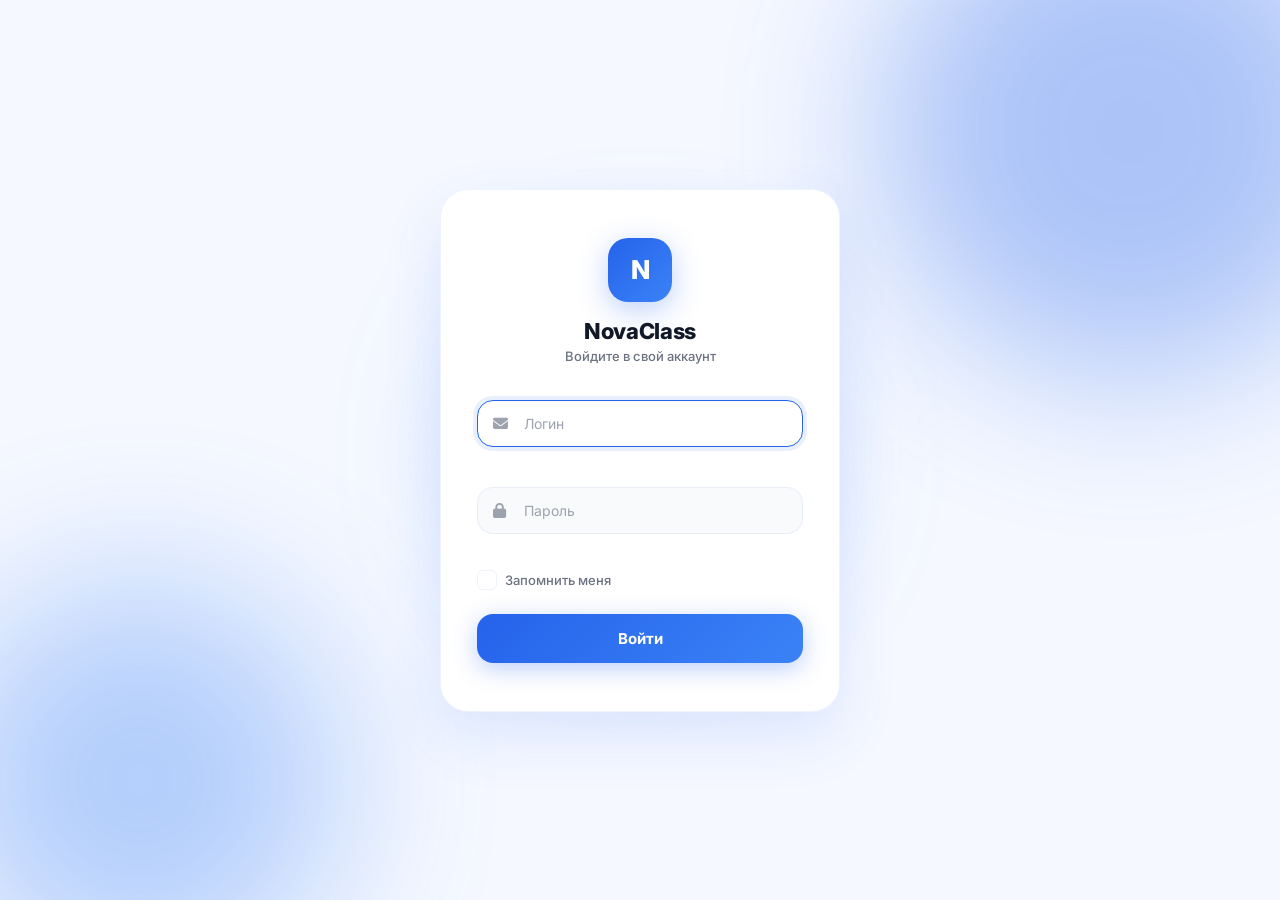
==== index.html @ ddf7b4cd "Create index.html" ====
<!DOCTYPE html>
<html lang="ru">
<head>
<meta charset="UTF-8">
<meta name="viewport" content="width=device-width, initial-scale=1.0">
<title>NovaClass</title>
<link href="https://fonts.googleapis.com/css2?family=Inter:wght@300;400;500;600;700;800;900&display=swap" rel="stylesheet">
<link rel="stylesheet" href="https://cdnjs.cloudflare.com/ajax/libs/font-awesome/6.5.1/css/all.min.css">
<style>
:root{--primary:#2563EB;--primary-dark:#1D4ED8;--primary-light:#3B82F6;--primary-lighter:#60A5FA;--primary-bg:#DBEAFE;--primary-surface:#EFF6FF;--page-bg:#F5F8FF;--card-bg:#FFFFFF;--text-primary:#111827;--text-secondary:#6B7280;--text-muted:#9CA3AF;--border:rgba(37,99,235,.08);--border-hover:rgba(37,99,235,.16);--shadow-sm:0 2px 12px rgba(37,99,235,.05);--shadow:0 12px 40px rgba(37,99,235,.08);--shadow-lg:0 24px 60px rgba(37,99,235,.12);--radius-btn:16px;--radius-card:22px;--sidebar-closed:78px;--sidebar-open:270px;--topbar-h:72px;--font:'Inter',-apple-system,BlinkMacSystemFont,sans-serif;--input-bg:#F9FAFB;--danger:#EF4444;--danger-bg:#FEF2F2;--success:#059669;--warning:#F59E0B}
[data-theme="dark"]{--page-bg:#0F172A;--card-bg:#1E293B;--text-primary:#F1F5F9;--text-secondary:#94A3B8;--text-muted:#64748B;--border:rgba(148,163,184,.1);--border-hover:rgba(148,163,184,.2);--shadow-sm:0 2px 12px rgba(0,0,0,.2);--shadow:0 12px 40px rgba(0,0,0,.3);--shadow-lg:0 24px 60px rgba(0,0,0,.4);--primary-surface:rgba(37,99,235,.15);--primary-bg:rgba(37,99,235,.2);--input-bg:#334155;--danger-bg:rgba(239,68,68,.15)}
*,*::before,*::after{box-sizing:border-box;margin:0;padding:0}
html{scroll-behavior:smooth}
body{font-family:var(--font);background:var(--page-bg);color:var(--text-primary);min-height:100vh;overflow-x:hidden;-webkit-font-smoothing:antialiased;transition:background .5s ease,color .5s ease}
a{text-decoration:none;color:inherit}
button{border:none;background:none;cursor:pointer;font-family:var(--font);color:inherit}
input{font-family:var(--font)}
::-webkit-scrollbar{width:5px}
::-webkit-scrollbar-track{background:transparent}
::-webkit-scrollbar-thumb{background:rgba(37,99,235,.12);border-radius:3px}
.login-screen{position:fixed;inset:0;z-index:1000;display:flex;align-items:center;justify-content:center;background:var(--page-bg);transition:opacity .6s ease,visibility .6s ease}
.login-screen.hidden{opacity:0;visibility:hidden;pointer-events:none}
.login-bg-orb{position:absolute;border-radius:50%;filter:blur(80px);opacity:.35;animation:loginOrb 12s ease-in-out infinite}
.login-bg-orb.orb1{width:500px;height:500px;background:var(--primary);top:-120px;right:-100px}
.login-bg-orb.orb2{width:400px;height:400px;background:var(--primary-light);bottom:-80px;left:-60px;animation-delay:-4s}
.login-bg-orb.orb3{width:300px;height:300px;background:var(--primary-lighter);top:50%;left:50%;transform:translate(-50%,-50%);animation-delay:-8s}
@keyframes loginOrb{0%,100%{transform:translate(0,0) scale(1)}25%{transform:translate(30px,-20px) scale(1.05)}50%{transform:translate(-20px,30px) scale(.95)}75%{transform:translate(20px,20px) scale(1.03)}}
.login-card{position:relative;z-index:2;width:100%;max-width:400px;padding:48px 36px;background:var(--card-bg);border-radius:28px;border:1px solid var(--border);box-shadow:var(--shadow-lg);animation:loginCardIn .7s cubic-bezier(.4,0,.2,1) both}
@keyframes loginCardIn{from{opacity:0;transform:translateY(30px) scale(.96)}to{opacity:1;transform:translateY(0) scale(1)}}
.login-logo-wrap{display:flex;flex-direction:column;align-items:center;margin-bottom:36px}
.login-logo{width:64px;height:64px;background:linear-gradient(135deg,var(--primary),var(--primary-light));border-radius:20px;display:flex;align-items:center;justify-content:center;color:#fff;font-weight:800;font-size:26px;box-shadow:0 8px 30px rgba(37,99,235,.3);margin-bottom:16px;animation:logoPulse 3s ease-in-out infinite}
@keyframes logoPulse{0%,100%{transform:scale(1);box-shadow:0 8px 30px rgba(37,99,235,.3)}50%{transform:scale(1.05);box-shadow:0 12px 40px rgba(37,99,235,.4)}}
.login-brand{font-size:22px;font-weight:800;letter-spacing:-.3px}
.login-subtitle{font-size:13px;color:var(--text-secondary);margin-top:4px;font-weight:500}
.login-form{display:flex;flex-direction:column;gap:16px}
.input-group{position:relative}
.input-group i.input-icon{position:absolute;left:16px;top:50%;transform:translateY(-50%);font-size:15px;color:var(--text-muted);transition:color .3s ease;pointer-events:none;z-index:2}
.input-group input{width:100%;padding:14px 16px 14px 46px;border-radius:16px;border:1.5px solid var(--border);background:var(--input-bg);color:var(--text-primary);font-size:14px;font-weight:500;outline:none;transition:all .3s ease}
.input-group input::placeholder{color:var(--text-muted);font-weight:400}
.input-group input:focus{border-color:var(--primary);background:var(--card-bg);box-shadow:0 0 0 4px rgba(37,99,235,.1)}
.input-group input:focus~i.input-icon{color:var(--primary)}
.input-group input.error{border-color:var(--danger);box-shadow:0 0 0 4px rgba(239,68,68,.1);animation:shake .4s ease}
.input-group input.error~i.input-icon{color:var(--danger)}
.input-error-msg{font-size:11px;color:var(--danger);font-weight:600;margin-top:6px;padding-left:4px;opacity:0;transform:translateY(-4px);transition:all .25s ease;position:absolute;bottom:-20px;left:0;white-space:nowrap}
.input-error-msg.show{opacity:1;transform:translateY(0)}
.login-options{display:flex;align-items:center;justify-content:flex-start}
.remember-me{display:flex;align-items:center;gap:8px;cursor:pointer;font-size:13px;font-weight:500;color:var(--text-secondary);transition:color .25s ease;user-select:none}
.remember-me:hover{color:var(--primary)}
.remember-me .checkmark{width:20px;height:20px;border-radius:6px;border:1.5px solid var(--border);display:flex;align-items:center;justify-content:center;transition:all .3s ease;flex-shrink:0;font-size:10px;color:transparent}
.remember-me.checked .checkmark{background:var(--primary);border-color:var(--primary);color:#fff}
.login-btn{width:100%;padding:15px;border-radius:16px;background:linear-gradient(135deg,var(--primary),var(--primary-light));color:#fff;font-size:15px;font-weight:700;box-shadow:0 6px 24px rgba(37,99,235,.3);transition:all .35s cubic-bezier(.4,0,.2,1);margin-top:8px;position:relative;overflow:hidden}
.login-btn:hover{transform:translateY(-2px);box-shadow:0 10px 32px rgba(37,99,235,.4)}
.login-btn:active{transform:translateY(0) scale(.98)}
.login-btn.loading{pointer-events:none;opacity:.85}
.login-btn .btn-text{transition:opacity .3s ease}
.login-btn.loading .btn-text{opacity:0}
.login-btn .btn-spinner{position:absolute;top:50%;left:50%;transform:translate(-50%,-50%);width:22px;height:22px;border:2.5px solid rgba(255,255,255,.3);border-top-color:#fff;border-radius:50%;opacity:0;animation:none}
.login-btn.loading .btn-spinner{opacity:1;animation:spin .7s linear infinite}
@keyframes spin{to{transform:translate(-50%,-50%) rotate(360deg)}}
@keyframes shake{0%,100%{transform:translateX(0)}20%{transform:translateX(-6px)}40%{transform:translateX(6px)}60%{transform:translateX(-4px)}80%{transform:translateX(4px)}}
.app-wrapper{opacity:0;visibility:hidden;transition:opacity .6s ease .2s,visibility .6s ease .2s}
.app-wrapper.show{opacity:1;visibility:visible}
.sidebar{position:fixed;left:0;top:0;width:var(--sidebar-closed);height:100vh;background:var(--card-bg);border-right:1px solid var(--border);z-index:100;transition:width .5s cubic-bezier(.4,0,.2,1),background .5s ease;display:flex;flex-direction:column;overflow:hidden}
.sidebar.open{width:var(--sidebar-open)}
.sidebar-logo{height:var(--topbar-h);display:flex;align-items:center;padding:0 20px;border-bottom:1px solid var(--border);flex-shrink:0;gap:12px;cursor:pointer;transition:all .3s ease}
.sidebar-logo:hover{background:var(--primary-surface)}
.logo-icon{width:38px;height:38px;background:linear-gradient(135deg,var(--primary),var(--primary-light));border-radius:12px;display:flex;align-items:center;justify-content:center;color:#fff;font-weight:800;font-size:16px;flex-shrink:0;box-shadow:0 4px 14px rgba(37,99,235,.25);transition:transform .4s cubic-bezier(.4,0,.2,1)}
.sidebar-logo:hover .logo-icon{transform:scale(1.08) rotate(-3deg)}
.logo-text{font-weight:700;font-size:18px;white-space:nowrap;opacity:0;transition:opacity .4s ease .15s}
.sidebar.open .logo-text{opacity:1}
.sidebar-nav{flex:1;padding:16px 12px;display:flex;flex-direction:column;gap:4px}
.nav-item{display:flex;align-items:center;gap:14px;padding:13px 14px;border-radius:var(--radius-btn);transition:all .35s cubic-bezier(.4,0,.2,1);cursor:pointer;position:relative;white-space:nowrap;overflow:hidden}
.nav-item i{font-size:18px;width:24px;text-align:center;flex-shrink:0;color:var(--text-secondary);transition:all .35s ease}
.nav-item span{font-size:14px;font-weight:500;opacity:0;transition:opacity .3s ease .12s;color:var(--text-secondary)}
.sidebar.open .nav-item span{opacity:1}
.nav-item:hover{background:var(--primary-surface)}
.nav-item:hover i{color:var(--primary);transform:scale(1.1)}
.nav-item:hover span{color:var(--primary)}
.nav-item.active{background:var(--primary);box-shadow:0 6px 24px rgba(37,99,235,.35)}
.nav-item.active i{color:#fff}
.nav-item.active span{color:#fff;opacity:1}
.main-wrapper{margin-left:var(--sidebar-closed);min-height:100vh;transition:margin-left .5s cubic-bezier(.4,0,.2,1)}
.main-wrapper.shifted{margin-left:var(--sidebar-open)}
.topbar{height:var(--topbar-h);background:rgba(255,255,255,.85);backdrop-filter:blur(20px);-webkit-backdrop-filter:blur(20px);border-bottom:1px solid var(--border);display:flex;align-items:center;justify-content:space-between;padding:0 28px;position:sticky;top:0;z-index:50;transition:background .5s ease,border-color .5s ease}
[data-theme="dark"] .topbar{background:rgba(30,41,59,.85)}
.topbar-left{display:flex;align-items:center;gap:16px}
.topbar-right{display:flex;align-items:center;gap:10px;position:relative}
.topbar-time{font-size:14px;font-weight:500;color:var(--text-secondary)}
.lang-switcher{display:flex;border-radius:12px;border:1px solid var(--border);overflow:hidden}
.lang-btn{padding:7px 14px;font-size:12px;font-weight:700;transition:all .3s ease;color:var(--text-secondary);letter-spacing:.5px}
.lang-btn:hover{background:var(--primary-surface);color:var(--primary)}
.lang-btn.active{background:var(--primary);color:#fff}
.btn-profile{display:flex;align-items:center;gap:10px;padding:6px 14px 6px 6px;border-radius:14px;transition:all .35s cubic-bezier(.4,0,.2,1);border:1px solid var(--border)}
.btn-profile:hover{background:var(--primary-surface);border-color:var(--border-hover);transform:translateY(-1px)}
.avatar{width:34px;height:34px;border-radius:10px;background:linear-gradient(135deg,var(--primary-light),var(--primary-dark));display:flex;align-items:center;justify-content:center;color:#fff;font-weight:700;font-size:13px;transition:transform .3s ease}
.btn-profile:hover .avatar{transform:scale(1.06)}
.profile-name{font-size:13px;font-weight:600}
.profile-dropdown{position:absolute;top:calc(100% + 8px);right:0;width:240px;background:var(--card-bg);border:1px solid var(--border);border-radius:var(--radius-btn);box-shadow:var(--shadow-lg);opacity:0;visibility:hidden;transform:translateY(-8px) scale(.97);transition:all .35s cubic-bezier(.4,0,.2,1);z-index:60;overflow:hidden}
.profile-dropdown.open{opacity:1;visibility:visible;transform:translateY(0) scale(1)}
.profile-dropdown-header{padding:18px 16px;border-bottom:1px solid var(--border);display:flex;align-items:center;gap:12px}
.profile-dropdown-avatar{width:40px;height:40px;border-radius:12px;background:linear-gradient(135deg,var(--primary-light),var(--primary-dark));display:flex;align-items:center;justify-content:center;color:#fff;font-weight:700;font-size:15px;flex-shrink:0}
.profile-dropdown-info{flex:1;min-width:0}
.profile-dropdown-info .name{font-size:14px;font-weight:700;white-space:nowrap;overflow:hidden;text-overflow:ellipsis}
.profile-dropdown-info .role{font-size:11px;color:var(--text-secondary);margin-top:1px}
.profile-dropdown-item{display:flex;align-items:center;gap:10px;padding:12px 16px;font-size:13px;font-weight:500;color:var(--text-secondary);transition:all .25s ease;cursor:pointer}
.profile-dropdown-item:hover{background:var(--primary-surface);color:var(--primary)}
.profile-dropdown-item i{width:18px;text-align:center;font-size:14px}
.profile-dropdown-item.danger{color:var(--danger)}
.profile-dropdown-item.danger:hover{background:var(--danger-bg);color:var(--danger)}
.content{padding:28px;min-height:calc(100vh - var(--topbar-h))}
.section{display:none;opacity:0;transform:translateY(16px);transition:opacity .5s ease,transform .5s cubic-bezier(.4,0,.2,1)}
.section.visible{display:block}
.section.active{opacity:1;transform:translateY(0)}
.hero-banner{border-radius:var(--radius-card);padding:52px 48px;position:relative;overflow:hidden;background:linear-gradient(135deg,var(--primary-dark) 0%,var(--primary) 45%,var(--primary-light) 100%);color:#fff;margin-bottom:28px;min-height:160px;display:flex;align-items:center}
.hero-banner::before{content:'';position:absolute;top:-80px;right:-60px;width:350px;height:350px;background:rgba(255,255,255,.06);border-radius:50%;animation:heroOrb 10s ease-in-out infinite}
.hero-banner::after{content:'';position:absolute;bottom:-100px;right:100px;width:250px;height:250px;background:rgba(255,255,255,.04);border-radius:50%;animation:heroOrb 7s ease-in-out infinite reverse}
@keyframes heroOrb{0%,100%{transform:translateY(0) scale(1)}50%{transform:translateY(-30px) scale(1.08)}}
.hero-content{position:relative;z-index:2}
.hero-content h1{font-size:34px;font-weight:800;letter-spacing:-.5px}
.hero-welcome-name{display:block;font-size:18px;font-weight:500;opacity:.85;margin-top:6px}
.cards-grid{display:grid;grid-template-columns:repeat(auto-fill,minmax(340px,1fr));gap:20px}
.card{background:var(--card-bg);border-radius:var(--radius-card);border:1px solid var(--border);box-shadow:var(--shadow-sm);padding:24px;transition:all .4s cubic-bezier(.4,0,.2,1);animation:cardIn .55s cubic-bezier(.4,0,.2,1) both}
.card:hover{transform:translateY(-5px);box-shadow:var(--shadow);border-color:var(--border-hover)}
@keyframes cardIn{from{opacity:0;transform:translateY(28px)}to{opacity:1;transform:translateY(0)}}
.card-header{display:flex;align-items:center;justify-content:space-between;margin-bottom:16px}
.card-title{font-size:15px;font-weight:700}
.card-icon{width:40px;height:40px;border-radius:12px;display:flex;align-items:center;justify-content:center;font-size:16px;transition:transform .3s ease}
.card:hover .card-icon{transform:scale(1.1) rotate(-5deg)}
.empty-state{display:flex;flex-direction:column;align-items:center;justify-content:center;padding:44px 20px;text-align:center}
.empty-icon{width:64px;height:64px;border-radius:20px;background:var(--primary-surface);display:flex;align-items:center;justify-content:center;font-size:24px;color:var(--primary-lighter);margin-bottom:14px;animation:floatIcon 4s ease-in-out infinite}
@keyframes floatIcon{0%,100%{transform:translateY(0)}50%{transform:translateY(-10px)}}
.empty-text{font-size:14px;color:var(--text-muted);font-weight:500}
.section-title{font-size:26px;font-weight:800;letter-spacing:-.3px}
.section-subtitle{font-size:14px;color:var(--text-secondary);margin-top:4px;margin-bottom:24px}
.days-tabs{display:flex;gap:8px;margin-bottom:24px;overflow-x:auto;padding-bottom:4px;scrollbar-width:none}
.days-tabs::-webkit-scrollbar{display:none}
.day-tab{padding:10px 22px;border-radius:var(--radius-btn);font-size:14px;font-weight:600;color:var(--text-secondary);background:var(--card-bg);border:1px solid var(--border);transition:all .35s cubic-bezier(.4,0,.2,1);white-space:nowrap;flex-shrink:0}
.day-tab:hover{background:var(--primary-surface);color:var(--primary);border-color:var(--primary-bg);transform:translateY(-1px)}
.day-tab.active{background:var(--primary);color:#fff;border-color:var(--primary);box-shadow:0 6px 20px rgba(37,99,235,.3);transform:translateY(-1px)}
.grades-overview{background:var(--card-bg);border:1px solid var(--border);border-radius:var(--radius-card);padding:40px;box-shadow:var(--shadow-sm);margin-bottom:28px;text-align:center;animation:cardIn .55s cubic-bezier(.4,0,.2,1) both}
.grades-avg-big{font-size:72px;font-weight:900;color:var(--text-muted);line-height:1}
.grades-avg-label{font-size:15px;color:var(--text-secondary);margin-top:8px;font-weight:500}
.grades-empty-row{text-align:center;padding:60px 20px;color:var(--text-muted);font-size:14px;font-weight:500}
.sidebar-overlay{position:fixed;inset:0;background:rgba(17,24,39,.3);backdrop-filter:blur(4px);-webkit-backdrop-filter:blur(4px);z-index:90;opacity:0;pointer-events:none;transition:opacity .4s ease}
.sidebar-overlay.active{opacity:1;pointer-events:all}
.modal-overlay{position:fixed;inset:0;background:rgba(17,24,39,.35);backdrop-filter:blur(8px);-webkit-backdrop-filter:blur(8px);z-index:200;opacity:0;visibility:hidden;transition:all .4s ease;display:flex;align-items:center;justify-content:center;padding:20px}
.modal-overlay.open{opacity:1;visibility:visible}
.modal-card{background:var(--card-bg);border-radius:var(--radius-card);width:100%;max-width:460px;box-shadow:var(--shadow-lg);transform:translateY(20px) scale(.96);transition:all .45s cubic-bezier(.4,0,.2,1);overflow:hidden;max-height:80vh;overflow-y:auto}
.modal-overlay.open .modal-card{transform:translateY(0) scale(1)}
.modal-header{padding:24px 28px 0;display:flex;align-items:flex-start;justify-content:space-between}
.modal-title{font-size:20px;font-weight:800}
.modal-close{width:36px;height:36px;border-radius:10px;display:flex;align-items:center;justify-content:center;color:var(--text-muted);transition:all .25s ease;font-size:16px}
.modal-close:hover{background:var(--input-bg);color:var(--text-primary);transform:rotate(90deg)}
.modal-body{padding:20px 28px 28px}
.settings-group{margin-bottom:22px}
.settings-group:last-child{margin-bottom:0}
.settings-group-title{font-size:11px;font-weight:700;color:var(--text-muted);text-transform:uppercase;letter-spacing:1px;margin-bottom:12px}
.settings-row{display:flex;align-items:center;justify-content:space-between;padding:12px 16px;background:var(--input-bg);border-radius:14px;margin-bottom:8px;transition:all .3s ease}
.settings-row:last-child{margin-bottom:0}
.settings-row:hover{background:var(--primary-surface)}
.settings-row-label{font-size:14px;font-weight:500;display:flex;align-items:center;gap:10px}
.settings-row-label i{color:var(--primary-lighter);font-size:15px;width:20px;text-align:center}
.settings-row-value{font-size:12px;color:var(--text-muted);font-weight:500}
.toggle{width:48px;height:28px;border-radius:14px;background:#D1D5DB;position:relative;cursor:pointer;transition:background .35s ease;flex-shrink:0}
.toggle.on{background:var(--primary)}
.toggle::after{content:'';position:absolute;top:3px;left:3px;width:22px;height:22px;border-radius:11px;background:#fff;box-shadow:0 2px 6px rgba(0,0,0,.15);transition:transform .35s cubic-bezier(.4,0,.2,1)}
.toggle.on::after{transform:translateX(20px)}
.settings-select{padding:6px 12px;border-radius:10px;border:1px solid var(--border);background:var(--card-bg);color:var(--text-primary);font-size:13px;font-weight:600;font-family:var(--font);cursor:pointer;transition:all .25s ease;outline:none}
.settings-select:hover{border-color:var(--primary-bg)}
.settings-select:focus{border-color:var(--primary);box-shadow:0 0 0 3px rgba(37,99,235,.15)}
.faq-item{border:1px solid var(--border);border-radius:14px;margin-bottom:8px;overflow:hidden;transition:all .3s ease}
.faq-item:last-child{margin-bottom:0}
.faq-item:hover{border-color:var(--border-hover)}
.faq-question{display:flex;align-items:center;justify-content:space-between;padding:14px 16px;cursor:pointer;font-size:13px;font-weight:600;transition:all .25s ease}
.faq-question:hover{color:var(--primary)}
.faq-question i{font-size:12px;color:var(--text-muted);transition:transform .35s ease;flex-shrink:0}
.faq-item.open .faq-question i{transform:rotate(180deg);color:var(--primary)}
.faq-answer{max-height:0;overflow:hidden;transition:max-height .4s cubic-bezier(.4,0,.2,1)}
.faq-item.open .faq-answer{max-height:200px}
.faq-answer-inner{padding:0 16px 14px;font-size:13px;color:var(--text-secondary);line-height:1.7}
.logout-body{text-align:center;padding:8px 0}
.logout-icon{width:72px;height:72px;border-radius:22px;background:var(--danger-bg);display:flex;align-items:center;justify-content:center;font-size:28px;color:var(--danger);margin:0 auto 18px;animation:floatIcon 3s ease-in-out infinite}
.logout-text{font-size:15px;color:var(--text-secondary);line-height:1.6;margin-bottom:24px}
.logout-btns{display:flex;gap:10px;justify-content:center}
.btn-action{padding:11px 28px;border-radius:14px;font-size:14px;font-weight:600;transition:all .3s cubic-bezier(.4,0,.2,1)}
.btn-action:hover{transform:translateY(-2px)}
.btn-action:active{transform:translateY(0) scale(.97)}
.btn-cancel{background:var(--input-bg);color:var(--text-secondary);border:1px solid var(--border)}
.btn-cancel:hover{background:var(--primary-surface);color:var(--primary);border-color:var(--primary-bg)}
.btn-danger{background:var(--danger);color:#fff;box-shadow:0 4px 16px rgba(239,68,68,.3)}
.btn-danger:hover{box-shadow:0 6px 24px rgba(239,68,68,.4);background:#DC2626}
.logout-screen{position:fixed;inset:0;background:var(--page-bg);z-index:500;display:flex;flex-direction:column;align-items:center;justify-content:center;opacity:0;visibility:hidden;transition:all .6s ease}
.logout-screen.show{opacity:1;visibility:visible}
.logout-screen-logo{width:72px;height:72px;background:linear-gradient(135deg,var(--primary),var(--primary-light));border-radius:22px;display:flex;align-items:center;justify-content:center;color:#fff;font-weight:800;font-size:28px;box-shadow:0 8px 30px rgba(37,99,235,.3);margin-bottom:20px;animation:floatIcon 4s ease-in-out infinite}
.logout-screen h2{font-size:22px;font-weight:800;margin-bottom:8px}
.logout-screen p{font-size:14px;color:var(--text-secondary);margin-bottom:28px}
.btn-login-back{padding:13px 36px;border-radius:16px;background:var(--primary);color:#fff;font-size:15px;font-weight:600;box-shadow:0 6px 20px rgba(37,99,235,.3);transition:all .35s cubic-bezier(.4,0,.2,1)}
.btn-login-back:hover{transform:translateY(-3px);box-shadow:0 10px 30px rgba(37,99,235,.4)}
.btn-login-back:active{transform:translateY(0) scale(.97)}
.toast-container{position:fixed;bottom:28px;right:28px;z-index:1100;display:flex;flex-direction:column;gap:10px}
.toast{background:var(--card-bg);border:1px solid var(--border);border-radius:var(--radius-btn);padding:14px 20px;box-shadow:var(--shadow-lg);font-size:13px;font-weight:500;display:flex;align-items:center;gap:10px;animation:toastIn .4s cubic-bezier(.4,0,.2,1) both;min-width:250px}
.toast.out{animation:toastOut .35s ease both}
@keyframes toastIn{from{opacity:0;transform:translateY(16px) scale(.96)}to{opacity:1;transform:translateY(0) scale(1)}}
@keyframes toastOut{from{opacity:1;transform:translateY(0) scale(1)}to{opacity:0;transform:translateY(8px) scale(.96)}}
.toast-icon{font-size:16px}
.toast-success .toast-icon{color:var(--success)}
.toast-info .toast-icon{color:var(--primary)}
.toast-error .toast-icon{color:var(--danger)}
@media(max-width:1024px){.cards-grid{grid-template-columns:repeat(auto-fill,minmax(300px,1fr))}.hero-content h1{font-size:28px}}
@media(max-width:768px){.sidebar{width:var(--sidebar-open);transform:translateX(-100%);transition:transform .45s cubic-bezier(.4,0,.2,1)}.sidebar.open{transform:translateX(0)}.sidebar .logo-text,.sidebar .nav-item span{opacity:1}.main-wrapper{margin-left:0!important}.content{padding:20px 16px}.hero-banner{padding:36px 24px}.hero-content h1{font-size:24px}.cards-grid{grid-template-columns:1fr}.topbar{padding:0 16px}.day-tab{padding:9px 16px;font-size:13px}.grades-avg-big{font-size:56px}.grades-overview{padding:28px 20px}.profile-name{display:none}.modal-card{max-width:calc(100vw - 32px)}.logout-btns{flex-direction:column}.login-card{margin:0 16px;padding:36px 24px}.login-bg-orb.orb1{width:300px;height:300px}.login-bg-orb.orb2{width:250px;height:250px}.login-bg-orb.orb3{width:200px;height:200px}}
@media(max-width:480px){.lang-switcher{display:none}}
@media(prefers-reduced-motion:reduce){*,*::before,*::after{animation-duration:.01ms!important;transition-duration:.01ms!important}}
</style>
</head>
<body>

<div class="login-screen" id="loginScreen">
    <div class="login-bg-orb orb1"></div>
    <div class="login-bg-orb orb2"></div>
    <div class="login-bg-orb orb3"></div>
    <div class="login-card">
        <div class="login-logo-wrap">
            <div class="login-logo">N</div>
            <div class="login-brand">NovaClass</div>
            <div class="login-subtitle" data-i18n="login_subtitle">Войдите в свой аккаунт</div>
        </div>
        <form class="login-form" id="loginForm" autocomplete="off">
            <div class="input-group" style="margin-bottom:24px">
                <i class="fa-solid fa-envelope input-icon"></i>
                <input type="text" id="loginName" placeholder="Логин" autocomplete="off" spellcheck="false">
                <div class="input-error-msg" id="nameError"></div>
            </div>
            <div class="input-group" style="margin-bottom:20px">
                <i class="fa-solid fa-lock input-icon"></i>
                <input type="password" id="loginPass" placeholder="Пароль" autocomplete="off">
                <div class="input-error-msg" id="passError"></div>
            </div>
            <div class="login-options">
                <div class="remember-me" id="rememberMe" tabindex="0" role="checkbox" aria-checked="false">
                    <div class="checkmark"><i class="fa-solid fa-check"></i></div>
                    <span data-i18n="login_remember">Запомнить меня</span>
                </div>
            </div>
            <button type="submit" class="login-btn" id="loginBtn">
                <span class="btn-text" data-i18n="login_btn">Войти</span>
                <div class="btn-spinner"></div>
            </button>
        </form>
    </div>
</div>

<div class="app-wrapper" id="appWrapper">
    <div class="sidebar-overlay" id="sidebarOverlay"></div>
    <aside class="sidebar" id="sidebar" role="navigation" aria-label="Навигация">
        <div class="sidebar-logo" id="sidebarToggle" tabindex="0" role="button" aria-label="Меню">
            <div class="logo-icon">N</div>
            <div class="logo-text">NovaClass</div>
        </div>
        <nav class="sidebar-nav">
            <div class="nav-item active" data-section="home" tabindex="0" role="button"><i class="fa-solid fa-house"></i><span data-i18n="nav_home">Главная</span></div>
            <div class="nav-item" data-section="schedule" tabindex="0" role="button"><i class="fa-solid fa-calendar-days"></i><span data-i18n="nav_schedule">Расписание</span></div>
            <div class="nav-item" data-section="homework" tabindex="0" role="button"><i class="fa-solid fa-pen-to-square"></i><span data-i18n="nav_hw">Домашние задания</span></div>
            <div class="nav-item" data-section="diary" tabindex="0" role="button"><i class="fa-solid fa-book-open"></i><span data-i18n="nav_diary">Дневник</span></div>
            <div class="nav-item" data-section="grades" tabindex="0" role="button"><i class="fa-solid fa-chart-simple"></i><span data-i18n="nav_grades">Оценки</span></div>
        </nav>
    </aside>
    <div class="main-wrapper" id="mainWrapper">
        <header class="topbar">
            <div class="topbar-left"><span class="topbar-time" id="topbarTime"></span></div>
            <div class="topbar-right">
                <div class="lang-switcher" id="langSwitcher">
                    <button class="lang-btn active" data-lang="ru">RU</button>
                    <button class="lang-btn" data-lang="en">EN</button>
                    <button class="lang-btn" data-lang="kz">KZ</button>
                </div>
                <button class="btn-profile" id="btnProfile" aria-label="Профиль">
                    <div class="avatar" id="topbarAvatar"><i class="fa-solid fa-user" style="font-size:14px"></i></div>
                    <span class="profile-name" id="topbarName" data-i18n="profile_name">Пользователь</span>
                </button>
                <div class="profile-dropdown" id="profileDropdown">
                    <div class="profile-dropdown-header">
                        <div class="profile-dropdown-avatar" id="ddAvatar"><i class="fa-solid fa-user" style="font-size:15px"></i></div>
                        <div class="profile-dropdown-info">
                            <div class="name" id="ddName" data-i18n="profile_name">Пользователь</div>
                            <div class="role" data-i18n="profile_role">Ученик</div>
                        </div>
                    </div>
                    <div class="profile-dropdown-item" id="pdSettings"><i class="fa-solid fa-gear"></i><span data-i18n="pd_settings">Настройки</span></div>
                    <div class="profile-dropdown-item" id="pdTheme"><i class="fa-solid fa-moon"></i><span data-i18n="pd_theme">Тема оформления</span></div>
                    <div class="profile-dropdown-item" id="pdHelp"><i class="fa-solid fa-circle-question"></i><span data-i18n="pd_help">Помощь</span></div>
                    <div class="profile-dropdown-item danger" id="pdLogout"><i class="fa-solid fa-right-from-bracket"></i><span data-i18n="pd_logout">Выйти</span></div>
                </div>
            </div>
        </header>
        <main class="content">
            <section class="section visible active" id="sec-home">
                <div class="hero-banner"><div class="hero-content"><h1 data-i18n="hero_title">Добро пожаловать!</h1><span class="hero-welcome-name" id="welcomeName"></span></div></div>
                <div class="cards-grid">
                    <div class="card" style="animation-delay:.1s">
                        <div class="card-header"><span class="card-title" data-i18n="events_title">Ближайшие события</span><div class="card-icon" style="background:#EDE9FE;color:#7C3AED"><i class="fa-solid fa-bell"></i></div></div>
                        <div class="empty-state"><div class="empty-icon"><i class="fa-solid fa-calendar-xmark"></i></div><div class="empty-text" data-i18n="events_empty">Событий пока нет</div></div>
                    </div>
                </div>
            </section>
            <section class="section" id="sec-schedule">
                <h1 class="section-title" data-i18n="schedule_title">Расписание</h1>
                <p class="section-subtitle" id="scheduleDate"></p>
                <div class="days-tabs" id="daysTabs"></div>
                <div id="scheduleList"><div class="empty-state" style="padding:60px 20px"><div class="empty-icon"><i class="fa-solid fa-calendar-days"></i></div><div class="empty-text" data-i18n="schedule_empty">Расписание пока не добавлено</div></div></div>
            </section>
            <section class="section" id="sec-homework">
                <h1 class="section-title" data-i18n="hw_title">Домашние задания</h1>
                <p class="section-subtitle" id="hwDate"></p>
                <div class="days-tabs" id="hwDaysTabs"></div>
                <div id="hwScheduleList"><div class="empty-state" style="padding:60px 20px"><div class="empty-icon"><i class="fa-solid fa-pen-to-square"></i></div><div class="empty-text" data-i18n="hw_empty">Заданий пока нет</div></div></div>
            </section>
            <section class="section" id="sec-diary">
                <div class="empty-state" style="padding:80px 20px"><div class="empty-icon" style="width:80px;height:80px;border-radius:24px;font-size:32px"><i class="fa-solid fa-book-open"></i></div><h3 style="font-size:18px;font-weight:700;margin-bottom:8px" data-i18n="diary_title">Дневник</h3><p style="font-size:14px;color:var(--text-secondary);max-width:360px" data-i18n="diary_text">Раздел находится в разработке.</p></div>
            </section>
            <section class="section" id="sec-grades">
                <h1 class="section-title" data-i18n="grades_title">Оценки</h1>
                <p class="section-subtitle" data-i18n="grades_subtitle">Оценки за поведение</p>
                <div class="grades-overview"><div class="grades-avg-big">0.0</div><div class="grades-avg-label" data-i18n="grades_avg_label">Средний балл</div></div>
                <div class="grades-empty-row" data-i18n="grades_empty">Оценок пока нет</div>
            </section>
        </main>
    </div>
</div>

<div class="modal-overlay" id="settingsModal">
    <div class="modal-card">
        <div class="modal-header"><div class="modal-title" data-i18n="pd_settings">Настройки</div><button class="modal-close" onclick="closeModal('settingsModal')"><i class="fa-solid fa-xmark"></i></button></div>
        <div class="modal-body">
            <div class="settings-group">
                <div class="settings-group-title" data-i18n="set_general">Общие</div>
                <div class="settings-row"><div class="settings-row-label"><i class="fa-solid fa-bell"></i><span data-i18n="set_notif">Уведомления</span></div><div class="toggle on" onclick="toggleSwitch(this,'notif')"></div></div>
                <div class="settings-row"><div class="settings-row-label"><i class="fa-solid fa-volume-high"></i><span data-i18n="set_sound">Звук</span></div><div class="toggle on" onclick="toggleSwitch(this,'sound')"></div></div>
            </div>
            <div class="settings-group">
                <div class="settings-group-title" data-i18n="set_display">Отображение</div>
                <div class="settings-row"><div class="settings-row-label"><i class="fa-solid fa-text-height"></i><span data-i18n="set_font">Размер шрифта</span></div><select class="settings-select" onchange="changeFontSize(this.value)"><option value="14" data-i18n="set_small">Мелкий</option><option value="16" selected data-i18n="set_medium">Средний</option><option value="18" data-i18n="set_large">Крупный</option></select></div>
                <div class="settings-row"><div class="settings-row-label"><i class="fa-solid fa-table-columns"></i><span data-i18n="set_compact">Компактный режим</span></div><div class="toggle" onclick="toggleSwitch(this,'compact')"></div></div>
            </div>
            <div class="settings-group">
                <div class="settings-group-title" data-i18n="set_data">Данные</div>
                <div class="settings-row" style="cursor:pointer" onclick="clearCache()"><div class="settings-row-label"><i class="fa-solid fa-trash-can"></i><span data-i18n="set_clear">Очистить кэш</span></div><div class="settings-row-value"><i class="fa-solid fa-chevron-right" style="font-size:11px"></i></div></div>
            </div>
        </div>
    </div>
</div>

<div class="modal-overlay" id="helpModal">
    <div class="modal-card">
        <div class="modal-header"><div class="modal-title" data-i18n="pd_help">Помощь</div><button class="modal-close" onclick="closeModal('helpModal')"><i class="fa-solid fa-xmark"></i></button></div>
        <div class="modal-body">
            <div class="faq-item" onclick="toggleFaq(this)"><div class="faq-question"><span data-i18n="faq1_q">Как посмотреть расписание?</span><i class="fa-solid fa-chevron-down"></i></div><div class="faq-answer"><div class="faq-answer-inner" data-i18n="faq1_a">Перейдите в раздел «Расписание» в боковом меню.</div></div></div>
            <div class="faq-item" onclick="toggleFaq(this)"><div class="faq-question"><span data-i18n="faq2_q">Где домашние задания?</span><i class="fa-solid fa-chevron-down"></i></div><div class="faq-answer"><div class="faq-answer-inner" data-i18n="faq2_a">Откройте раздел «Домашние задания».</div></div></div>
            <div class="faq-item" onclick="toggleFaq(this)"><div class="faq-question"><span data-i18n="faq3_q">Как сменить язык?</span><i class="fa-solid fa-chevron-down"></i></div><div class="faq-answer"><div class="faq-answer-inner" data-i18n="faq3_a">Нажмите кнопку языка (RU/EN/KZ) в правом верхнем углу.</div></div></div>
            <div class="faq-item" onclick="toggleFaq(this)"><div class="faq-question"><span data-i18n="faq4_q">Как включить тёмную тему?</span><i class="fa-solid fa-chevron-down"></i></div><div class="faq-answer"><div class="faq-answer-inner" data-i18n="faq4_a">Нажмите на профиль и выберите «Тема оформления».</div></div></div>
            <div class="faq-item" onclick="toggleFaq(this)"><div class="faq-question"><span data-i18n="faq5_q">Кому написать за поддержкой?</span><i class="fa-solid fa-chevron-down"></i></div><div class="faq-answer"><div class="faq-answer-inner" data-i18n="faq5_a">Обратитесь к классному руководителю.</div></div></div>
        </div>
    </div>
</div>

<div class="modal-overlay" id="logoutModal">
    <div class="modal-card">
        <div class="modal-header"><div class="modal-title" data-i18n="logout_title">Выход</div><button class="modal-close" onclick="closeModal('logoutModal')"><i class="fa-solid fa-xmark"></i></button></div>
        <div class="modal-body">
            <div class="logout-body">
                <div class="logout-icon"><i class="fa-solid fa-right-from-bracket"></i></div>
                <div class="logout-text" data-i18n="logout_text">Вы действительно хотите выйти из аккаунта?</div>
                <div class="logout-btns">
                    <button class="btn-action btn-cancel" onclick="closeModal('logoutModal')" data-i18n="logout_cancel">Отмена</button>
                    <button class="btn-action btn-danger" onclick="doLogout()" data-i18n="logout_confirm">Выйти</button>
                </div>
            </div>
        </div>
    </div>
</div>

<div class="logout-screen" id="logoutScreen">
    <div class="logout-screen-logo">N</div>
    <h2 data-i18n="logout_bye">До свидания!</h2>
    <p data-i18n="logout_bye_text">Вы успешно вышли из системы</p>
    <button class="btn-login-back" onclick="backToLogin()" data-i18n="logout_back">Войти снова</button>
</div>

<div class="toast-container" id="toastContainer"></div>

<script>
/* ============================================================
   NovaClass
   ============================================================ */

var ACCOUNT = { login: 'maksim37@nova.class', password: 'maks37', displayName: 'МаксимТестер' };
var MONTH_MS = 30 * 24 * 60 * 60 * 1000;
var LS_KEY = 'nc_session';

var i18n = {
    ru:{login_subtitle:'Войдите в свой аккаунт',login_remember:'Запомнить меня',login_btn:'Войти',err_name_empty:'Введите логин',err_pass_empty:'Введите пароль',err_invalid:'Неверный логин или пароль',login_success:'Добро пожаловать',nav_home:'Главная',nav_schedule:'Расписание',nav_hw:'Домашние задания',nav_diary:'Дневник',nav_grades:'Оценки',profile_name:'Пользователь',profile_role:'Ученик',pd_settings:'Настройки',pd_theme:'Тема оформления',pd_help:'Помощь',pd_logout:'Выйти',hero_title:'Добро пожаловать!',events_title:'Ближайшие события',events_empty:'Событий пока нет',schedule_title:'Расписание',schedule_empty:'Расписание пока не добавлено',hw_title:'Домашние задания',hw_empty:'Заданий пока нет',diary_title:'Дневник',diary_text:'Раздел находится в разработке.',grades_title:'Оценки',grades_subtitle:'Оценки за поведение',grades_avg_label:'Средний балл',grades_empty:'Оценок пока нет',set_general:'Общие',set_notif:'Уведомления',set_sound:'Звук',set_display:'Отображение',set_font:'Размер шрифта',set_small:'Мелкий',set_medium:'Средний',set_large:'Крупный',set_compact:'Компактный режим',set_data:'Данные',set_clear:'Очистить кэш',faq1_q:'Как посмотреть расписание?',faq1_a:'Перейдите в раздел «Расписание» в боковом меню.',faq2_q:'Где домашние задания?',faq2_a:'Откройте раздел «Домашние задания».',faq3_q:'Как сменить язык?',faq3_a:'Нажмите кнопку языка (RU/EN/KZ) в правом верхнем углу.',faq4_q:'Как включить тёмную тему?',faq4_a:'Нажмите на профиль и выберите «Тема оформления».',faq5_q:'Кому написать за поддержкой?',faq5_a:'Обратитесь к классному руководителю.',logout_title:'Выход',logout_text:'Вы действительно хотите выйти из аккаунта?',logout_cancel:'Отмена',logout_confirm:'Выйти',logout_bye:'До свидания!',logout_bye_text:'Вы успешно вышли из системы',logout_back:'Войти снова',toast_notif_on:'Уведомления включены',toast_notif_off:'Уведомления отключены',toast_sound_on:'Звук включён',toast_sound_off:'Звук отключён',toast_compact_on:'Компактный режим включён',toast_compact_off:'Компактный режим отключён',toast_cache:'Кэш очищен',toast_theme_light:'Светлая тема',toast_theme_dark:'Тёмная тема',mon:'Пн',tue:'Вт',wed:'Ср',thu:'Чт',fri:'Пт',jan:'янв',feb:'фев',mar:'мар',apr:'апр',may:'мая',jun:'июн',jul:'июл',aug:'авг',sep:'сен',oct:'окт',nov:'ноя',dec:'дек'},
    en:{login_subtitle:'Sign in to your account',login_remember:'Remember me',login_btn:'Sign in',err_name_empty:'Enter login',err_pass_empty:'Enter password',err_invalid:'Invalid login or password',login_success:'Welcome',nav_home:'Home',nav_schedule:'Schedule',nav_hw:'Homework',nav_diary:'Diary',nav_grades:'Grades',profile_name:'User',profile_role:'Student',pd_settings:'Settings',pd_theme:'Appearance',pd_help:'Help',pd_logout:'Log out',hero_title:'Welcome!',events_title:'Upcoming Events',events_empty:'No events yet',schedule_title:'Schedule',schedule_empty:'No schedule yet',hw_title:'Homework',hw_empty:'No assignments yet',diary_title:'Diary',diary_text:'This section is under development.',grades_title:'Grades',grades_subtitle:'Behavior grades',grades_avg_label:'Average score',grades_empty:'No grades yet',set_general:'General',set_notif:'Notifications',set_sound:'Sound',set_display:'Display',set_font:'Font size',set_small:'Small',set_medium:'Medium',set_large:'Large',set_compact:'Compact mode',set_data:'Data',set_clear:'Clear cache',faq1_q:'How to view schedule?',faq1_a:'Go to "Schedule" in the sidebar.',faq2_q:'Where is homework?',faq2_a:'Open "Homework" section.',faq3_q:'How to change language?',faq3_a:'Click the language button (RU/EN/KZ) in the top right.',faq4_q:'How to enable dark theme?',faq4_a:'Click profile and select "Appearance".',faq5_q:'Who to contact for support?',faq5_a:'Contact your class teacher.',logout_title:'Log out',logout_text:'Are you sure you want to log out?',logout_cancel:'Cancel',logout_confirm:'Log out',logout_bye:'Goodbye!',logout_bye_text:'You have been logged out',logout_back:'Log in again',toast_notif_on:'Notifications on',toast_notif_off:'Notifications off',toast_sound_on:'Sound on',toast_sound_off:'Sound off',toast_compact_on:'Compact mode on',toast_compact_off:'Compact mode off',toast_cache:'Cache cleared',toast_theme_light:'Light theme',toast_theme_dark:'Dark theme',mon:'Mon',tue:'Tue',wed:'Wed',thu:'Thu',fri:'Fri',jan:'Jan',feb:'Feb',mar:'Mar',apr:'Apr',may:'May',jun:'Jun',jul:'Jul',aug:'Aug',sep:'Sep',oct:'Oct',nov:'Nov',dec:'Dec'},
    kz:{login_subtitle:'Тіркелгіңізге кіріңіз',login_remember:'Мені еске ал',login_btn:'Кіру',err_name_empty:'Логінді енгізіңіз',err_pass_empty:'Құпиясөзді енгізіңіз',err_invalid:'Логин немесе құпиясөз қате',login_success:'Қош келдіңіз',nav_home:'Басты бет',nav_schedule:'Кесте',nav_hw:'Үй тапсырмасы',nav_diary:'Күнделік',nav_grades:'Бағалар',profile_name:'Пайдаланушы',profile_role:'Оқушы',pd_settings:'Баптаулар',pd_theme:'Безендіру',pd_help:'Көмек',pd_logout:'Шығу',hero_title:'Қош келдіңіз!',events_title:'Жақын оқиғалар',events_empty:'Оқиғалар жоқ',schedule_title:'Кесте',schedule_empty:'Кесте жоқ',hw_title:'Үй тапсырмасы',hw_empty:'Тапсырмалар жоқ',diary_title:'Күнделік',diary_text:'Бөлім әзірленуде.',grades_title:'Бағалар',grades_subtitle:'Мінез-құлық бағалары',grades_avg_label:'Орташа балл',grades_empty:'Бағалар жоқ',set_general:'Жалпы',set_notif:'Хабарландырулар',set_sound:'Дыбыс',set_display:'Көрсету',set_font:'Шрифт өлшемі',set_small:'Кіші',set_medium:'Орташа',set_large:'Үлкен',set_compact:'Компактты режим',set_data:'Деректер',set_clear:'Кэшті тазарту',faq1_q:'Кестені қалай көруге болады?',faq1_a:'«Кесте» бөліміне өтіңіз.',faq2_q:'Үй тапсырмалары қайда?',faq2_a:'«Үй тапсырмасы» бөлімін ашыңыз.',faq3_q:'Тілді қалай ауыстыруға болады?',faq3_a:'Жоғарғы оң жақтағы тіл батырмасын басыңыз.',faq4_q:'Қараңғы теманы қалай қосуға болады?',faq4_a:'Профильді басып, «Безендіру» таңдаңыз.',faq5_q:'Көмекке кімге жүгінуге болады?',faq5_a:'Сынып жетекшісіне жүгініңіз.',logout_title:'Шығу',logout_text:'Шығуды растайсыз ба?',logout_cancel:'Болдырмау',logout_confirm:'Шығу',logout_bye:'Сау болыңыз!',logout_bye_text:'Жүйеден шықтыңыз',logout_back:'Қайта кіру',toast_notif_on:'Хабарландырулар қосылды',toast_notif_off:'Хабарландырулар өшірілді',toast_sound_on:'Дыбыс қосылды',toast_sound_off:'Дыбыс өшірілді',toast_compact_on:'Компактты режим қосылды',toast_compact_off:'Компактты режим өшірілді',toast_cache:'Кэш тазартылды',toast_theme_light:'Жарық тема',toast_theme_dark:'Қараңғы тема',mon:'Дс',tue:'Сс',wed:'Ср',thu:'Бс',fri:'Жм',jan:'қаң',feb:'ақп',mar:'нау',apr:'сәу',may:'мам',jun:'мамыр',jul:'шіл',aug:'там',sep:'қыр',oct:'қаз',nov:'қар',dec:'жел'}
};

var currentLang = 'ru';
var currentUser = null;
var darkTheme = false;
var sidebarOpen = false;
var currentSection = 'home';
var rememberChecked = false;

var currentDay = new Date().getDay() - 1;
if (currentDay < 0) currentDay = 0;
if (currentDay > 4) currentDay = 4;
var currentHwDay = currentDay;

function t(key) { return (i18n[currentLang] && i18n[currentLang][key]) || key; }

function getWeekDates() {
    var now = new Date(), day = now.getDay(), diff = day === 0 ? -6 : 1 - day;
    var mon = new Date(now); mon.setDate(now.getDate() + diff);
    var dates = [];
    for (var i = 0; i < 5; i++) { var d = new Date(mon); d.setDate(mon.getDate() + i); dates.push(d); }
    return dates;
}
var weekDates = getWeekDates();

function formatDate(d) {
    var m = [t('jan'),t('feb'),t('mar'),t('apr'),t('may'),t('jun'),t('jul'),t('aug'),t('sep'),t('oct'),t('nov'),t('dec')];
    return d.getDate() + ' ' + m[d.getMonth()] + ' ' + d.getFullYear();
}
function formatDateFull(d) {
    var all = {ru:['Воскресенье','Понедельник','Вторник','Среда','Четверг','Пятница','Суббота'],en:['Sunday','Monday','Tuesday','Wednesday','Thursday','Friday','Saturday'],kz:['Жексенбі','Дүйсенбі','Сейсенбі','Сәрсенбі','Бейсенбі','Жұма','Сенбі']};
    var dn = (all[currentLang]||all.ru)[d.getDay()];
    return dn.charAt(0).toUpperCase() + dn.slice(1) + ', ' + formatDate(d);
}
function isMobile() { return window.innerWidth <= 768; }

function updateClock() {
    var now = new Date(), loc = currentLang==='en'?'en-US':currentLang==='kz'?'kk-KZ':'ru-RU';
    var s = now.toLocaleDateString(loc,{weekday:'long',day:'numeric',month:'long',hour:'2-digit',minute:'2-digit'});
    document.getElementById('topbarTime').textContent = s.charAt(0).toUpperCase() + s.slice(1);
}
updateClock(); setInterval(updateClock, 30000);

function applyLang() {
    document.querySelectorAll('[data-i18n]').forEach(function(el) {
        var k = el.getAttribute('data-i18n');
        if (i18n[currentLang][k] !== undefined) el.textContent = i18n[currentLang][k];
    });
    renderDayTabs('daysTabs','scheduleDate',currentDay);
    renderDayTabs('hwDaysTabs','hwDate',currentHwDay);
    updateWelcomeName();
}

// Язык
document.getElementById('langSwitcher').addEventListener('click', function(e) {
    var btn = e.target.closest('.lang-btn'); if (!btn) return;
    document.querySelectorAll('.lang-btn').forEach(function(b){b.classList.remove('active');});
    btn.classList.add('active'); currentLang = btn.dataset.lang; applyLang(); updateClock();
});

// Сайдбар
function toggleSidebar() {
    sidebarOpen = !sidebarOpen;
    if (isMobile()) { document.getElementById('sidebar').classList.toggle('open',sidebarOpen); document.getElementById('sidebarOverlay').classList.toggle('active',sidebarOpen); }
    else { document.getElementById('sidebar').classList.toggle('open',sidebarOpen); document.getElementById('mainWrapper').classList.toggle('shifted',sidebarOpen); }
}
function closeSidebar() { sidebarOpen=false; document.getElementById('sidebar').classList.remove('open'); document.getElementById('mainWrapper').classList.remove('shifted'); document.getElementById('sidebarOverlay').classList.remove('active'); }
document.getElementById('sidebarToggle').addEventListener('click', toggleSidebar);
document.getElementById('sidebarToggle').addEventListener('keydown', function(e){ if(e.key==='Enter'||e.key===' '){e.preventDefault();toggleSidebar();}});
document.getElementById('sidebarOverlay').addEventListener('click', closeSidebar);

// Профиль дропдаун
document.getElementById('btnProfile').addEventListener('click', function(e){e.stopPropagation();document.getElementById('profileDropdown').classList.toggle('open');});
document.addEventListener('click', function(e){if(!document.getElementById('profileDropdown').contains(e.target)&&e.target!==document.getElementById('btnProfile'))document.getElementById('profileDropdown').classList.remove('open');});

document.getElementById('pdSettings').addEventListener('click', function(){document.getElementById('profileDropdown').classList.remove('open');openModal('settingsModal');});
document.getElementById('pdTheme').addEventListener('click', function(){document.getElementById('profileDropdown').classList.remove('open');toggleTheme();});
document.getElementById('pdHelp').addEventListener('click', function(){document.getElementById('profileDropdown').classList.remove('open');openModal('helpModal');});
document.getElementById('pdLogout').addEventListener('click', function(){document.getElementById('profileDropdown').classList.remove('open');openModal('logoutModal');});

// Секции
document.querySelectorAll('.nav-item').forEach(function(item){
    item.addEventListener('click', function(){switchSection(item.dataset.section);});
    item.addEventListener('keydown', function(e){if(e.key==='Enter'||e.key===' '){e.preventDefault();switchSection(item.dataset.section);}});
});
function switchSection(id) {
    if (id===currentSection) return;
    document.querySelectorAll('.nav-item').forEach(function(n){n.classList.remove('active');});
    document.querySelector('.nav-item[data-section="'+id+'"]').classList.add('active');
    var old = document.getElementById('sec-'+currentSection); old.classList.remove('active');
    setTimeout(function(){ old.classList.remove('visible'); var nw = document.getElementById('sec-'+id); nw.classList.add('visible'); void nw.offsetHeight; nw.classList.add('active'); currentSection = id; }, 280);
    if (isMobile()) closeSidebar();
}

// Табы
function renderDayTabs(tabsId, dateId, activeDay) {
    var tabs = document.getElementById(tabsId), date = document.getElementById(dateId);
    if (!tabs||!date) return;
    var ds = [t('mon'),t('tue'),t('wed'),t('thu'),t('fri')]; tabs.innerHTML = '';
    for (var i = 0; i < 5; i++) { (function(idx){
        var btn = document.createElement('button');
        btn.className = 'day-tab'+(idx===activeDay?' active':'');
        btn.textContent = ds[idx]+', '+weekDates[idx].getDate();
        btn.addEventListener('click', function(){
            if(tabsId==='daysTabs'){currentDay=idx;renderDayTabs('daysTabs','scheduleDate',idx);}
            else{currentHwDay=idx;renderDayTabs('hwDaysTabs','hwDate',idx);}
        });
        tabs.appendChild(btn);
    })(i); }
    date.textContent = formatDateFull(weekDates[activeDay]);
}
renderDayTabs('daysTabs','scheduleDate',currentDay);
renderDayTabs('hwDaysTabs','hwDate',currentHwDay);

// Модалки
function openModal(id){document.getElementById(id).classList.add('open');}
function closeModal(id){document.getElementById(id).classList.remove('open');}
document.querySelectorAll('.modal-overlay').forEach(function(m){m.addEventListener('click',function(e){if(e.target===m)m.classList.remove('open');});});
document.addEventListener('keydown',function(e){if(e.key==='Escape'){document.querySelectorAll('.modal-overlay.open').forEach(function(m){m.classList.remove('open');});document.getElementById('profileDropdown').classList.remove('open');}});

// Тема
function toggleTheme(){
    darkTheme=!darkTheme;document.documentElement.setAttribute('data-theme',darkTheme?'dark':'');
    document.querySelector('#pdTheme i').className=darkTheme?'fa-solid fa-sun':'fa-solid fa-moon';
    showToast('info',darkTheme?t('toast_theme_dark'):t('toast_theme_light'));
}

// Настройки
function toggleSwitch(el,key){el.classList.toggle('on');var on=el.classList.contains('on');var ts={notif:on?'toast_notif_on':'toast_notif_off',sound:on?'toast_sound_on':'toast_sound_off',compact:on?'toast_compact_on':'toast_compact_off'};if(key==='compact')document.body.style.fontSize=on?'14px':'';showToast('info',t(ts[key]));}
function changeFontSize(v){document.body.style.fontSize=v+'px';}
function clearCache(){showToast('success',t('toast_cache'));}

// FAQ
function toggleFaq(item){var was=item.classList.contains('open');item.closest('.modal-body').querySelectorAll('.faq-item').forEach(function(f){f.classList.remove('open');});if(!was)item.classList.add('open');}

// === ВХОД ===
var loginNameInput = document.getElementById('loginName');
var loginPassInput = document.getElementById('loginPass');
var loginBtn = document.getElementById('loginBtn');
var nameError = document.getElementById('nameError');
var passError = document.getElementById('passError');
var rememberMe = document.getElementById('rememberMe');

rememberMe.addEventListener('click',function(){rememberChecked=!rememberChecked;rememberMe.classList.toggle('checked',rememberChecked);rememberMe.setAttribute('aria-checked',String(rememberChecked));});
rememberMe.addEventListener('keydown',function(e){if(e.key==='Enter'||e.key===' '){e.preventDefault();rememberMe.click();}});
loginNameInput.addEventListener('input',function(){clearErr(loginNameInput,nameError);});
loginPassInput.addEventListener('input',function(){clearErr(loginPassInput,passError);});

function showErr(inp,err,msg){inp.classList.add('error');err.textContent=msg;err.classList.add('show');}
function clearErr(inp,err){inp.classList.remove('error');err.classList.remove('show');}

document.getElementById('loginForm').addEventListener('submit',function(e){
    e.preventDefault();
    var name=loginNameInput.value.trim(), pass=loginPassInput.value, ok=true;
    if(!name){showErr(loginNameInput,nameError,t('err_name_empty'));ok=false;}
    if(!pass){showErr(loginPassInput,passError,t('err_pass_empty'));ok=false;}
    if(!ok) return;
    if(name!==ACCOUNT.login||pass!==ACCOUNT.password){
        clearErr(loginPassInput,passError);showErr(loginNameInput,nameError,t('err_invalid'));showToast('error',t('err_invalid'));return;
    }
    loginBtn.classList.add('loading');
    setTimeout(function(){
        loginBtn.classList.remove('loading'); currentUser=ACCOUNT.displayName;
        if(rememberChecked) localStorage.setItem(LS_KEY,JSON.stringify({user:ACCOUNT.displayName,expires:Date.now()+MONTH_MS}));
        updateUserDisplay(ACCOUNT.displayName);
        document.getElementById('loginScreen').classList.add('hidden');
        setTimeout(function(){document.getElementById('appWrapper').classList.add('show');showToast('success',t('login_success')+', '+ACCOUNT.displayName+'!');},200);
    },1000);
});

function updateUserDisplay(name){
    var init=name.charAt(0).toUpperCase();if(name.indexOf(' ')>-1){var p=name.split(' ');init=p[0].charAt(0).toUpperCase()+p[1].charAt(0).toUpperCase();}
    document.getElementById('topbarAvatar').innerHTML=init;document.getElementById('topbarName').textContent=name;
    document.getElementById('ddAvatar').innerHTML=init;document.getElementById('ddName').textContent=name;updateWelcomeName();
}
function updateWelcomeName(){var el=document.getElementById('welcomeName');if(currentUser&&el)el.textContent=', '+currentUser+'!';}

// Выход
function doLogout(){closeModal('logoutModal');setTimeout(function(){document.getElementById('logoutScreen').classList.add('show');},300);}
function backToLogin(){
    document.getElementById('logoutScreen').classList.remove('show');currentUser=null;localStorage.removeItem(LS_KEY);
    loginNameInput.value='';loginPassInput.value='';clearErr(loginNameInput,nameError);clearErr(loginPassInput,passError);
    document.getElementById('topbarAvatar').innerHTML='<i class="fa-solid fa-user" style="font-size:14px"></i>';
    document.getElementById('topbarName').textContent=t('profile_name');
    document.getElementById('ddAvatar').innerHTML='<i class="fa-solid fa-user" style="font-size:15px"></i>';
    document.getElementById('ddName').textContent=t('profile_name');document.getElementById('welcomeName').textContent='';
    document.getElementById('appWrapper').classList.remove('show');
    setTimeout(function(){document.getElementById('loginScreen').classList.remove('hidden');loginNameInput.focus();},300);
}

// Тосты
function showToast(type,msg){
    var c=document.getElementById('toastContainer'),toast=document.createElement('div');toast.className='toast toast-'+type;
    var icons={success:'fa-circle-check',info:'fa-circle-info',error:'fa-circle-xmark'};
    toast.innerHTML='<i class="fa-solid '+(icons[type]||icons.info)+' toast-icon"></i><span>'+msg+'</span>';
    c.appendChild(toast);setTimeout(function(){toast.classList.add('out');setTimeout(function(){toast.remove();},350);},2800);
}

// Проверка сессии
(function(){
    var saved=localStorage.getItem(LS_KEY);
    if(saved){try{var s=JSON.parse(saved);if(s.user&&s.expires&&Date.now()<s.expires){currentUser=s.user;updateUserDisplay(s.user);document.getElementById('loginScreen').classList.add('hidden');setTimeout(function(){document.getElementById('appWrapper').classList.add('show');},100);return;}else{localStorage.removeItem(LS_KEY);}}catch(e){localStorage.removeItem(LS_KEY);}}
    setTimeout(function(){loginNameInput.focus();},600);
})();

// Ресайз
window.addEventListener('resize',function(){if(!isMobile()){document.getElementById('sidebarOverlay').classList.remove('active');if(!sidebarOpen)document.getElementById('sidebar').classList.remove('open');}else if(!sidebarOpen)document.getElementById('sidebar').classList.remove('open');});
if(isMobile()){document.getElementById('sidebar').classList.remove('open');document.getElementById('mainWrapper').classList.remove('shifted');}
</script>
</body>
</html>
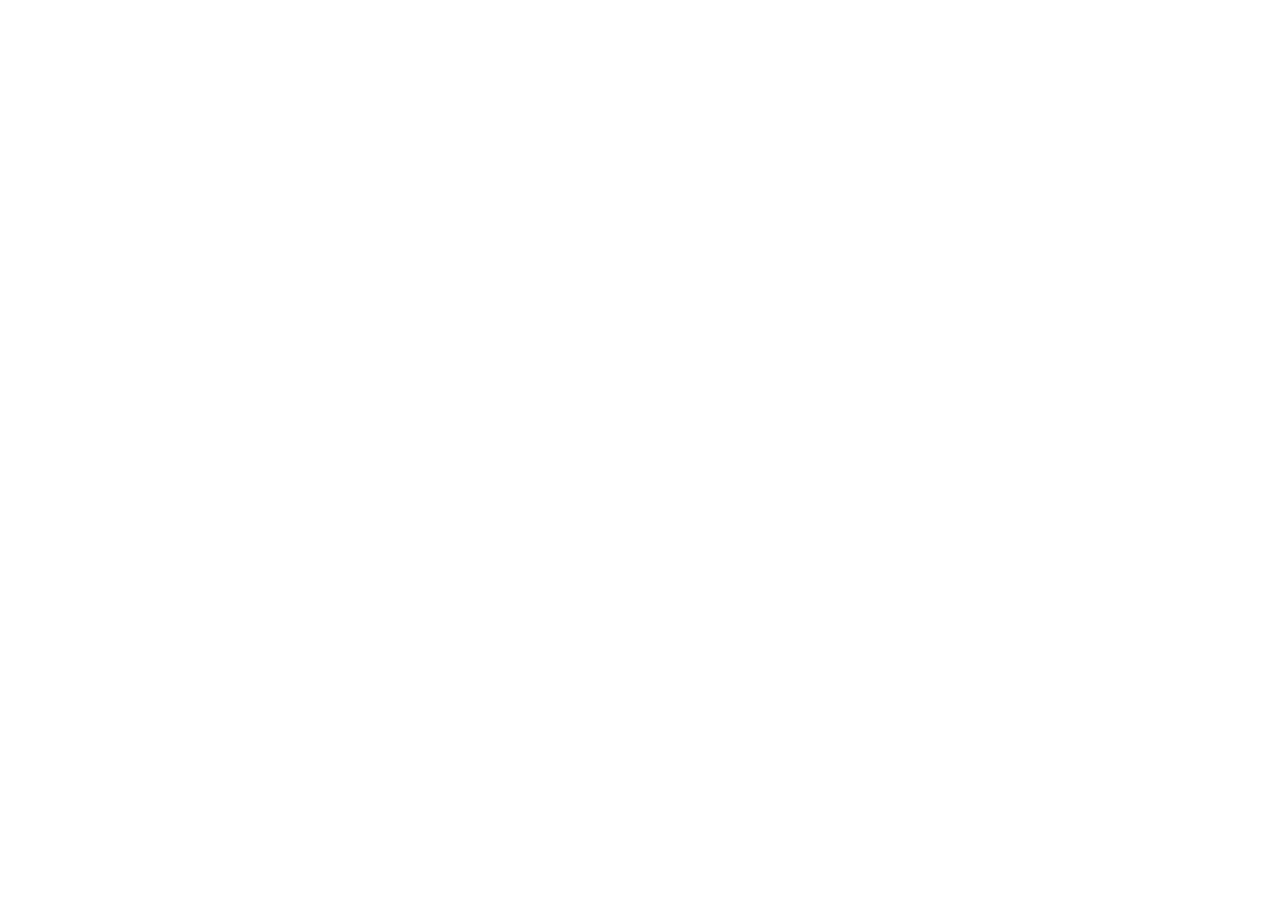
==== commit ad4b338e: "Update fmt.Println to print 'Goodbye World'" ====
--- a/index.html
+++ b/index.html
@@ -1,613 +1,447 @@
-<!DOCTYPE html>
-<html lang="ru">
-<head>
-<meta charset="UTF-8">
-<meta name="viewport" content="width=device-width, initial-scale=1.0">
-<title>NovaClass</title>
-<link href="https://fonts.googleapis.com/css2?family=Inter:wght@300;400;500;600;700;800;900&display=swap" rel="stylesheet">
-<link rel="stylesheet" href="https://cdnjs.cloudflare.com/ajax/libs/font-awesome/6.5.1/css/all.min.css">
-<style>
-:root{--primary:#2563EB;--primary-dark:#1D4ED8;--primary-light:#3B82F6;--primary-lighter:#60A5FA;--primary-bg:#DBEAFE;--primary-surface:#EFF6FF;--page-bg:#F5F8FF;--card-bg:#FFFFFF;--text-primary:#111827;--text-secondary:#6B7280;--text-muted:#9CA3AF;--border:rgba(37,99,235,.08);--border-hover:rgba(37,99,235,.16);--shadow-sm:0 2px 12px rgba(37,99,235,.05);--shadow:0 12px 40px rgba(37,99,235,.08);--shadow-lg:0 24px 60px rgba(37,99,235,.12);--radius-btn:16px;--radius-card:22px;--sidebar-closed:78px;--sidebar-open:270px;--topbar-h:72px;--font:'Inter',-apple-system,BlinkMacSystemFont,sans-serif;--input-bg:#F9FAFB;--danger:#EF4444;--danger-bg:#FEF2F2;--success:#059669;--warning:#F59E0B}
-[data-theme="dark"]{--page-bg:#0F172A;--card-bg:#1E293B;--text-primary:#F1F5F9;--text-secondary:#94A3B8;--text-muted:#64748B;--border:rgba(148,163,184,.1);--border-hover:rgba(148,163,184,.2);--shadow-sm:0 2px 12px rgba(0,0,0,.2);--shadow:0 12px 40px rgba(0,0,0,.3);--shadow-lg:0 24px 60px rgba(0,0,0,.4);--primary-surface:rgba(37,99,235,.15);--primary-bg:rgba(37,99,235,.2);--input-bg:#334155;--danger-bg:rgba(239,68,68,.15)}
-*,*::before,*::after{box-sizing:border-box;margin:0;padding:0}
-html{scroll-behavior:smooth}
-body{font-family:var(--font);background:var(--page-bg);color:var(--text-primary);min-height:100vh;overflow-x:hidden;-webkit-font-smoothing:antialiased;transition:background .5s ease,color .5s ease}
-a{text-decoration:none;color:inherit}
-button{border:none;background:none;cursor:pointer;font-family:var(--font);color:inherit}
-input{font-family:var(--font)}
-::-webkit-scrollbar{width:5px}
-::-webkit-scrollbar-track{background:transparent}
-::-webkit-scrollbar-thumb{background:rgba(37,99,235,.12);border-radius:3px}
-.login-screen{position:fixed;inset:0;z-index:1000;display:flex;align-items:center;justify-content:center;background:var(--page-bg);transition:opacity .6s ease,visibility .6s ease}
-.login-screen.hidden{opacity:0;visibility:hidden;pointer-events:none}
-.login-bg-orb{position:absolute;border-radius:50%;filter:blur(80px);opacity:.35;animation:loginOrb 12s ease-in-out infinite}
-.login-bg-orb.orb1{width:500px;height:500px;background:var(--primary);top:-120px;right:-100px}
-.login-bg-orb.orb2{width:400px;height:400px;background:var(--primary-light);bottom:-80px;left:-60px;animation-delay:-4s}
-.login-bg-orb.orb3{width:300px;height:300px;background:var(--primary-lighter);top:50%;left:50%;transform:translate(-50%,-50%);animation-delay:-8s}
-@keyframes loginOrb{0%,100%{transform:translate(0,0) scale(1)}25%{transform:translate(30px,-20px) scale(1.05)}50%{transform:translate(-20px,30px) scale(.95)}75%{transform:translate(20px,20px) scale(1.03)}}
-.login-card{position:relative;z-index:2;width:100%;max-width:400px;padding:48px 36px;background:var(--card-bg);border-radius:28px;border:1px solid var(--border);box-shadow:var(--shadow-lg);animation:loginCardIn .7s cubic-bezier(.4,0,.2,1) both}
-@keyframes loginCardIn{from{opacity:0;transform:translateY(30px) scale(.96)}to{opacity:1;transform:translateY(0) scale(1)}}
-.login-logo-wrap{display:flex;flex-direction:column;align-items:center;margin-bottom:36px}
-.login-logo{width:64px;height:64px;background:linear-gradient(135deg,var(--primary),var(--primary-light));border-radius:20px;display:flex;align-items:center;justify-content:center;color:#fff;font-weight:800;font-size:26px;box-shadow:0 8px 30px rgba(37,99,235,.3);margin-bottom:16px;animation:logoPulse 3s ease-in-out infinite}
-@keyframes logoPulse{0%,100%{transform:scale(1);box-shadow:0 8px 30px rgba(37,99,235,.3)}50%{transform:scale(1.05);box-shadow:0 12px 40px rgba(37,99,235,.4)}}
-.login-brand{font-size:22px;font-weight:800;letter-spacing:-.3px}
-.login-subtitle{font-size:13px;color:var(--text-secondary);margin-top:4px;font-weight:500}
-.login-form{display:flex;flex-direction:column;gap:16px}
-.input-group{position:relative}
-.input-group i.input-icon{position:absolute;left:16px;top:50%;transform:translateY(-50%);font-size:15px;color:var(--text-muted);transition:color .3s ease;pointer-events:none;z-index:2}
-.input-group input{width:100%;padding:14px 16px 14px 46px;border-radius:16px;border:1.5px solid var(--border);background:var(--input-bg);color:var(--text-primary);font-size:14px;font-weight:500;outline:none;transition:all .3s ease}
-.input-group input::placeholder{color:var(--text-muted);font-weight:400}
-.input-group input:focus{border-color:var(--primary);background:var(--card-bg);box-shadow:0 0 0 4px rgba(37,99,235,.1)}
-.input-group input:focus~i.input-icon{color:var(--primary)}
-.input-group input.error{border-color:var(--danger);box-shadow:0 0 0 4px rgba(239,68,68,.1);animation:shake .4s ease}
-.input-group input.error~i.input-icon{color:var(--danger)}
-.input-error-msg{font-size:11px;color:var(--danger);font-weight:600;margin-top:6px;padding-left:4px;opacity:0;transform:translateY(-4px);transition:all .25s ease;position:absolute;bottom:-20px;left:0;white-space:nowrap}
-.input-error-msg.show{opacity:1;transform:translateY(0)}
-.login-options{display:flex;align-items:center;justify-content:flex-start}
-.remember-me{display:flex;align-items:center;gap:8px;cursor:pointer;font-size:13px;font-weight:500;color:var(--text-secondary);transition:color .25s ease;user-select:none}
-.remember-me:hover{color:var(--primary)}
-.remember-me .checkmark{width:20px;height:20px;border-radius:6px;border:1.5px solid var(--border);display:flex;align-items:center;justify-content:center;transition:all .3s ease;flex-shrink:0;font-size:10px;color:transparent}
-.remember-me.checked .checkmark{background:var(--primary);border-color:var(--primary);color:#fff}
-.login-btn{width:100%;padding:15px;border-radius:16px;background:linear-gradient(135deg,var(--primary),var(--primary-light));color:#fff;font-size:15px;font-weight:700;box-shadow:0 6px 24px rgba(37,99,235,.3);transition:all .35s cubic-bezier(.4,0,.2,1);margin-top:8px;position:relative;overflow:hidden}
-.login-btn:hover{transform:translateY(-2px);box-shadow:0 10px 32px rgba(37,99,235,.4)}
-.login-btn:active{transform:translateY(0) scale(.98)}
-.login-btn.loading{pointer-events:none;opacity:.85}
-.login-btn .btn-text{transition:opacity .3s ease}
-.login-btn.loading .btn-text{opacity:0}
-.login-btn .btn-spinner{position:absolute;top:50%;left:50%;transform:translate(-50%,-50%);width:22px;height:22px;border:2.5px solid rgba(255,255,255,.3);border-top-color:#fff;border-radius:50%;opacity:0;animation:none}
-.login-btn.loading .btn-spinner{opacity:1;animation:spin .7s linear infinite}
-@keyframes spin{to{transform:translate(-50%,-50%) rotate(360deg)}}
-@keyframes shake{0%,100%{transform:translateX(0)}20%{transform:translateX(-6px)}40%{transform:translateX(6px)}60%{transform:translateX(-4px)}80%{transform:translateX(4px)}}
-.app-wrapper{opacity:0;visibility:hidden;transition:opacity .6s ease .2s,visibility .6s ease .2s}
-.app-wrapper.show{opacity:1;visibility:visible}
-.sidebar{position:fixed;left:0;top:0;width:var(--sidebar-closed);height:100vh;background:var(--card-bg);border-right:1px solid var(--border);z-index:100;transition:width .5s cubic-bezier(.4,0,.2,1),background .5s ease;display:flex;flex-direction:column;overflow:hidden}
-.sidebar.open{width:var(--sidebar-open)}
-.sidebar-logo{height:var(--topbar-h);display:flex;align-items:center;padding:0 20px;border-bottom:1px solid var(--border);flex-shrink:0;gap:12px;cursor:pointer;transition:all .3s ease}
-.sidebar-logo:hover{background:var(--primary-surface)}
-.logo-icon{width:38px;height:38px;background:linear-gradient(135deg,var(--primary),var(--primary-light));border-radius:12px;display:flex;align-items:center;justify-content:center;color:#fff;font-weight:800;font-size:16px;flex-shrink:0;box-shadow:0 4px 14px rgba(37,99,235,.25);transition:transform .4s cubic-bezier(.4,0,.2,1)}
-.sidebar-logo:hover .logo-icon{transform:scale(1.08) rotate(-3deg)}
-.logo-text{font-weight:700;font-size:18px;white-space:nowrap;opacity:0;transition:opacity .4s ease .15s}
-.sidebar.open .logo-text{opacity:1}
-.sidebar-nav{flex:1;padding:16px 12px;display:flex;flex-direction:column;gap:4px}
-.nav-item{display:flex;align-items:center;gap:14px;padding:13px 14px;border-radius:var(--radius-btn);transition:all .35s cubic-bezier(.4,0,.2,1);cursor:pointer;position:relative;white-space:nowrap;overflow:hidden}
-.nav-item i{font-size:18px;width:24px;text-align:center;flex-shrink:0;color:var(--text-secondary);transition:all .35s ease}
-.nav-item span{font-size:14px;font-weight:500;opacity:0;transition:opacity .3s ease .12s;color:var(--text-secondary)}
-.sidebar.open .nav-item span{opacity:1}
-.nav-item:hover{background:var(--primary-surface)}
-.nav-item:hover i{color:var(--primary);transform:scale(1.1)}
-.nav-item:hover span{color:var(--primary)}
-.nav-item.active{background:var(--primary);box-shadow:0 6px 24px rgba(37,99,235,.35)}
-.nav-item.active i{color:#fff}
-.nav-item.active span{color:#fff;opacity:1}
-.main-wrapper{margin-left:var(--sidebar-closed);min-height:100vh;transition:margin-left .5s cubic-bezier(.4,0,.2,1)}
-.main-wrapper.shifted{margin-left:var(--sidebar-open)}
-.topbar{height:var(--topbar-h);background:rgba(255,255,255,.85);backdrop-filter:blur(20px);-webkit-backdrop-filter:blur(20px);border-bottom:1px solid var(--border);display:flex;align-items:center;justify-content:space-between;padding:0 28px;position:sticky;top:0;z-index:50;transition:background .5s ease,border-color .5s ease}
-[data-theme="dark"] .topbar{background:rgba(30,41,59,.85)}
-.topbar-left{display:flex;align-items:center;gap:16px}
-.topbar-right{display:flex;align-items:center;gap:10px;position:relative}
-.topbar-time{font-size:14px;font-weight:500;color:var(--text-secondary)}
-.lang-switcher{display:flex;border-radius:12px;border:1px solid var(--border);overflow:hidden}
-.lang-btn{padding:7px 14px;font-size:12px;font-weight:700;transition:all .3s ease;color:var(--text-secondary);letter-spacing:.5px}
-.lang-btn:hover{background:var(--primary-surface);color:var(--primary)}
-.lang-btn.active{background:var(--primary);color:#fff}
-.btn-profile{display:flex;align-items:center;gap:10px;padding:6px 14px 6px 6px;border-radius:14px;transition:all .35s cubic-bezier(.4,0,.2,1);border:1px solid var(--border)}
-.btn-profile:hover{background:var(--primary-surface);border-color:var(--border-hover);transform:translateY(-1px)}
-.avatar{width:34px;height:34px;border-radius:10px;background:linear-gradient(135deg,var(--primary-light),var(--primary-dark));display:flex;align-items:center;justify-content:center;color:#fff;font-weight:700;font-size:13px;transition:transform .3s ease}
-.btn-profile:hover .avatar{transform:scale(1.06)}
-.profile-name{font-size:13px;font-weight:600}
-.profile-dropdown{position:absolute;top:calc(100% + 8px);right:0;width:240px;background:var(--card-bg);border:1px solid var(--border);border-radius:var(--radius-btn);box-shadow:var(--shadow-lg);opacity:0;visibility:hidden;transform:translateY(-8px) scale(.97);transition:all .35s cubic-bezier(.4,0,.2,1);z-index:60;overflow:hidden}
-.profile-dropdown.open{opacity:1;visibility:visible;transform:translateY(0) scale(1)}
-.profile-dropdown-header{padding:18px 16px;border-bottom:1px solid var(--border);display:flex;align-items:center;gap:12px}
-.profile-dropdown-avatar{width:40px;height:40px;border-radius:12px;background:linear-gradient(135deg,var(--primary-light),var(--primary-dark));display:flex;align-items:center;justify-content:center;color:#fff;font-weight:700;font-size:15px;flex-shrink:0}
-.profile-dropdown-info{flex:1;min-width:0}
-.profile-dropdown-info .name{font-size:14px;font-weight:700;white-space:nowrap;overflow:hidden;text-overflow:ellipsis}
-.profile-dropdown-info .role{font-size:11px;color:var(--text-secondary);margin-top:1px}
-.profile-dropdown-item{display:flex;align-items:center;gap:10px;padding:12px 16px;font-size:13px;font-weight:500;color:var(--text-secondary);transition:all .25s ease;cursor:pointer}
-.profile-dropdown-item:hover{background:var(--primary-surface);color:var(--primary)}
-.profile-dropdown-item i{width:18px;text-align:center;font-size:14px}
-.profile-dropdown-item.danger{color:var(--danger)}
-.profile-dropdown-item.danger:hover{background:var(--danger-bg);color:var(--danger)}
-.content{padding:28px;min-height:calc(100vh - var(--topbar-h))}
-.section{display:none;opacity:0;transform:translateY(16px);transition:opacity .5s ease,transform .5s cubic-bezier(.4,0,.2,1)}
-.section.visible{display:block}
-.section.active{opacity:1;transform:translateY(0)}
-.hero-banner{border-radius:var(--radius-card);padding:52px 48px;position:relative;overflow:hidden;background:linear-gradient(135deg,var(--primary-dark) 0%,var(--primary) 45%,var(--primary-light) 100%);color:#fff;margin-bottom:28px;min-height:160px;display:flex;align-items:center}
-.hero-banner::before{content:'';position:absolute;top:-80px;right:-60px;width:350px;height:350px;background:rgba(255,255,255,.06);border-radius:50%;animation:heroOrb 10s ease-in-out infinite}
-.hero-banner::after{content:'';position:absolute;bottom:-100px;right:100px;width:250px;height:250px;background:rgba(255,255,255,.04);border-radius:50%;animation:heroOrb 7s ease-in-out infinite reverse}
-@keyframes heroOrb{0%,100%{transform:translateY(0) scale(1)}50%{transform:translateY(-30px) scale(1.08)}}
-.hero-content{position:relative;z-index:2}
-.hero-content h1{font-size:34px;font-weight:800;letter-spacing:-.5px}
-.hero-welcome-name{display:block;font-size:18px;font-weight:500;opacity:.85;margin-top:6px}
-.cards-grid{display:grid;grid-template-columns:repeat(auto-fill,minmax(340px,1fr));gap:20px}
-.card{background:var(--card-bg);border-radius:var(--radius-card);border:1px solid var(--border);box-shadow:var(--shadow-sm);padding:24px;transition:all .4s cubic-bezier(.4,0,.2,1);animation:cardIn .55s cubic-bezier(.4,0,.2,1) both}
-.card:hover{transform:translateY(-5px);box-shadow:var(--shadow);border-color:var(--border-hover)}
-@keyframes cardIn{from{opacity:0;transform:translateY(28px)}to{opacity:1;transform:translateY(0)}}
-.card-header{display:flex;align-items:center;justify-content:space-between;margin-bottom:16px}
-.card-title{font-size:15px;font-weight:700}
-.card-icon{width:40px;height:40px;border-radius:12px;display:flex;align-items:center;justify-content:center;font-size:16px;transition:transform .3s ease}
-.card:hover .card-icon{transform:scale(1.1) rotate(-5deg)}
-.empty-state{display:flex;flex-direction:column;align-items:center;justify-content:center;padding:44px 20px;text-align:center}
-.empty-icon{width:64px;height:64px;border-radius:20px;background:var(--primary-surface);display:flex;align-items:center;justify-content:center;font-size:24px;color:var(--primary-lighter);margin-bottom:14px;animation:floatIcon 4s ease-in-out infinite}
-@keyframes floatIcon{0%,100%{transform:translateY(0)}50%{transform:translateY(-10px)}}
-.empty-text{font-size:14px;color:var(--text-muted);font-weight:500}
-.section-title{font-size:26px;font-weight:800;letter-spacing:-.3px}
-.section-subtitle{font-size:14px;color:var(--text-secondary);margin-top:4px;margin-bottom:24px}
-.days-tabs{display:flex;gap:8px;margin-bottom:24px;overflow-x:auto;padding-bottom:4px;scrollbar-width:none}
-.days-tabs::-webkit-scrollbar{display:none}
-.day-tab{padding:10px 22px;border-radius:var(--radius-btn);font-size:14px;font-weight:600;color:var(--text-secondary);background:var(--card-bg);border:1px solid var(--border);transition:all .35s cubic-bezier(.4,0,.2,1);white-space:nowrap;flex-shrink:0}
-.day-tab:hover{background:var(--primary-surface);color:var(--primary);border-color:var(--primary-bg);transform:translateY(-1px)}
-.day-tab.active{background:var(--primary);color:#fff;border-color:var(--primary);box-shadow:0 6px 20px rgba(37,99,235,.3);transform:translateY(-1px)}
-.grades-overview{background:var(--card-bg);border:1px solid var(--border);border-radius:var(--radius-card);padding:40px;box-shadow:var(--shadow-sm);margin-bottom:28px;text-align:center;animation:cardIn .55s cubic-bezier(.4,0,.2,1) both}
-.grades-avg-big{font-size:72px;font-weight:900;color:var(--text-muted);line-height:1}
-.grades-avg-label{font-size:15px;color:var(--text-secondary);margin-top:8px;font-weight:500}
-.grades-empty-row{text-align:center;padding:60px 20px;color:var(--text-muted);font-size:14px;font-weight:500}
-.sidebar-overlay{position:fixed;inset:0;background:rgba(17,24,39,.3);backdrop-filter:blur(4px);-webkit-backdrop-filter:blur(4px);z-index:90;opacity:0;pointer-events:none;transition:opacity .4s ease}
-.sidebar-overlay.active{opacity:1;pointer-events:all}
-.modal-overlay{position:fixed;inset:0;background:rgba(17,24,39,.35);backdrop-filter:blur(8px);-webkit-backdrop-filter:blur(8px);z-index:200;opacity:0;visibility:hidden;transition:all .4s ease;display:flex;align-items:center;justify-content:center;padding:20px}
-.modal-overlay.open{opacity:1;visibility:visible}
-.modal-card{background:var(--card-bg);border-radius:var(--radius-card);width:100%;max-width:460px;box-shadow:var(--shadow-lg);transform:translateY(20px) scale(.96);transition:all .45s cubic-bezier(.4,0,.2,1);overflow:hidden;max-height:80vh;overflow-y:auto}
-.modal-overlay.open .modal-card{transform:translateY(0) scale(1)}
-.modal-header{padding:24px 28px 0;display:flex;align-items:flex-start;justify-content:space-between}
-.modal-title{font-size:20px;font-weight:800}
-.modal-close{width:36px;height:36px;border-radius:10px;display:flex;align-items:center;justify-content:center;color:var(--text-muted);transition:all .25s ease;font-size:16px}
-.modal-close:hover{background:var(--input-bg);color:var(--text-primary);transform:rotate(90deg)}
-.modal-body{padding:20px 28px 28px}
-.settings-group{margin-bottom:22px}
-.settings-group:last-child{margin-bottom:0}
-.settings-group-title{font-size:11px;font-weight:700;color:var(--text-muted);text-transform:uppercase;letter-spacing:1px;margin-bottom:12px}
-.settings-row{display:flex;align-items:center;justify-content:space-between;padding:12px 16px;background:var(--input-bg);border-radius:14px;margin-bottom:8px;transition:all .3s ease}
-.settings-row:last-child{margin-bottom:0}
-.settings-row:hover{background:var(--primary-surface)}
-.settings-row-label{font-size:14px;font-weight:500;display:flex;align-items:center;gap:10px}
-.settings-row-label i{color:var(--primary-lighter);font-size:15px;width:20px;text-align:center}
-.settings-row-value{font-size:12px;color:var(--text-muted);font-weight:500}
-.toggle{width:48px;height:28px;border-radius:14px;background:#D1D5DB;position:relative;cursor:pointer;transition:background .35s ease;flex-shrink:0}
-.toggle.on{background:var(--primary)}
-.toggle::after{content:'';position:absolute;top:3px;left:3px;width:22px;height:22px;border-radius:11px;background:#fff;box-shadow:0 2px 6px rgba(0,0,0,.15);transition:transform .35s cubic-bezier(.4,0,.2,1)}
-.toggle.on::after{transform:translateX(20px)}
-.settings-select{padding:6px 12px;border-radius:10px;border:1px solid var(--border);background:var(--card-bg);color:var(--text-primary);font-size:13px;font-weight:600;font-family:var(--font);cursor:pointer;transition:all .25s ease;outline:none}
-.settings-select:hover{border-color:var(--primary-bg)}
-.settings-select:focus{border-color:var(--primary);box-shadow:0 0 0 3px rgba(37,99,235,.15)}
-.faq-item{border:1px solid var(--border);border-radius:14px;margin-bottom:8px;overflow:hidden;transition:all .3s ease}
-.faq-item:last-child{margin-bottom:0}
-.faq-item:hover{border-color:var(--border-hover)}
-.faq-question{display:flex;align-items:center;justify-content:space-between;padding:14px 16px;cursor:pointer;font-size:13px;font-weight:600;transition:all .25s ease}
-.faq-question:hover{color:var(--primary)}
-.faq-question i{font-size:12px;color:var(--text-muted);transition:transform .35s ease;flex-shrink:0}
-.faq-item.open .faq-question i{transform:rotate(180deg);color:var(--primary)}
-.faq-answer{max-height:0;overflow:hidden;transition:max-height .4s cubic-bezier(.4,0,.2,1)}
-.faq-item.open .faq-answer{max-height:200px}
-.faq-answer-inner{padding:0 16px 14px;font-size:13px;color:var(--text-secondary);line-height:1.7}
-.logout-body{text-align:center;padding:8px 0}
-.logout-icon{width:72px;height:72px;border-radius:22px;background:var(--danger-bg);display:flex;align-items:center;justify-content:center;font-size:28px;color:var(--danger);margin:0 auto 18px;animation:floatIcon 3s ease-in-out infinite}
-.logout-text{font-size:15px;color:var(--text-secondary);line-height:1.6;margin-bottom:24px}
-.logout-btns{display:flex;gap:10px;justify-content:center}
-.btn-action{padding:11px 28px;border-radius:14px;font-size:14px;font-weight:600;transition:all .3s cubic-bezier(.4,0,.2,1)}
-.btn-action:hover{transform:translateY(-2px)}
-.btn-action:active{transform:translateY(0) scale(.97)}
-.btn-cancel{background:var(--input-bg);color:var(--text-secondary);border:1px solid var(--border)}
-.btn-cancel:hover{background:var(--primary-surface);color:var(--primary);border-color:var(--primary-bg)}
-.btn-danger{background:var(--danger);color:#fff;box-shadow:0 4px 16px rgba(239,68,68,.3)}
-.btn-danger:hover{box-shadow:0 6px 24px rgba(239,68,68,.4);background:#DC2626}
-.logout-screen{position:fixed;inset:0;background:var(--page-bg);z-index:500;display:flex;flex-direction:column;align-items:center;justify-content:center;opacity:0;visibility:hidden;transition:all .6s ease}
-.logout-screen.show{opacity:1;visibility:visible}
-.logout-screen-logo{width:72px;height:72px;background:linear-gradient(135deg,var(--primary),var(--primary-light));border-radius:22px;display:flex;align-items:center;justify-content:center;color:#fff;font-weight:800;font-size:28px;box-shadow:0 8px 30px rgba(37,99,235,.3);margin-bottom:20px;animation:floatIcon 4s ease-in-out infinite}
-.logout-screen h2{font-size:22px;font-weight:800;margin-bottom:8px}
-.logout-screen p{font-size:14px;color:var(--text-secondary);margin-bottom:28px}
-.btn-login-back{padding:13px 36px;border-radius:16px;background:var(--primary);color:#fff;font-size:15px;font-weight:600;box-shadow:0 6px 20px rgba(37,99,235,.3);transition:all .35s cubic-bezier(.4,0,.2,1)}
-.btn-login-back:hover{transform:translateY(-3px);box-shadow:0 10px 30px rgba(37,99,235,.4)}
-.btn-login-back:active{transform:translateY(0) scale(.97)}
-.toast-container{position:fixed;bottom:28px;right:28px;z-index:1100;display:flex;flex-direction:column;gap:10px}
-.toast{background:var(--card-bg);border:1px solid var(--border);border-radius:var(--radius-btn);padding:14px 20px;box-shadow:var(--shadow-lg);font-size:13px;font-weight:500;display:flex;align-items:center;gap:10px;animation:toastIn .4s cubic-bezier(.4,0,.2,1) both;min-width:250px}
-.toast.out{animation:toastOut .35s ease both}
-@keyframes toastIn{from{opacity:0;transform:translateY(16px) scale(.96)}to{opacity:1;transform:translateY(0) scale(1)}}
-@keyframes toastOut{from{opacity:1;transform:translateY(0) scale(1)}to{opacity:0;transform:translateY(8px) scale(.96)}}
-.toast-icon{font-size:16px}
-.toast-success .toast-icon{color:var(--success)}
-.toast-info .toast-icon{color:var(--primary)}
-.toast-error .toast-icon{color:var(--danger)}
-@media(max-width:1024px){.cards-grid{grid-template-columns:repeat(auto-fill,minmax(300px,1fr))}.hero-content h1{font-size:28px}}
-@media(max-width:768px){.sidebar{width:var(--sidebar-open);transform:translateX(-100%);transition:transform .45s cubic-bezier(.4,0,.2,1)}.sidebar.open{transform:translateX(0)}.sidebar .logo-text,.sidebar .nav-item span{opacity:1}.main-wrapper{margin-left:0!important}.content{padding:20px 16px}.hero-banner{padding:36px 24px}.hero-content h1{font-size:24px}.cards-grid{grid-template-columns:1fr}.topbar{padding:0 16px}.day-tab{padding:9px 16px;font-size:13px}.grades-avg-big{font-size:56px}.grades-overview{padding:28px 20px}.profile-name{display:none}.modal-card{max-width:calc(100vw - 32px)}.logout-btns{flex-direction:column}.login-card{margin:0 16px;padding:36px 24px}.login-bg-orb.orb1{width:300px;height:300px}.login-bg-orb.orb2{width:250px;height:250px}.login-bg-orb.orb3{width:200px;height:200px}}
-@media(max-width:480px){.lang-switcher{display:none}}
-@media(prefers-reduced-motion:reduce){*,*::before,*::after{animation-duration:.01ms!important;transition-duration:.01ms!important}}
+
+<!DOCTYPE html><html lang="en"><head>
+		<meta charset="utf-8">
+		<link rel="icon" type="image/png" sizes="512x512" href="https://z-cdn.chatglm.cn/z-ai/static/logo.svg">
+		<link rel="shortcut icon" href="https://z-cdn.chatglm.cn/z-ai/static/logo.svg">
+		<link rel="apple-touch-icon" sizes="512x512" href="https://z-cdn.chatglm.cn/z-ai/static/logo.svg">
+		<meta name="apple-mobile-web-app-title" content="Z.ai - Advanced AI Chatbot &amp; Agent powered by GLM-5.2">
+		
+		<meta name="keywords" content="GLM-4.6, GLM 4.6, GLM-4.6-Air, GLM 4.6 Air, GLM 4.5, GLM4.5, GLM4.6, Deep Research, z ai, z.ai, GLM 4.5 AI, GLM 4.6 AI, GLM AI, Chat Z, zai, Chat AI, GLM, z.ia, Chat Z AI, AI chat, chatbot, z.ai chat, free ai chat, free AI, free ai chat no login, GLM-4.5, GLM-4.5 chat, GLM-4.1V, GLM-4.5V, AI assistant chat, AI PPT, AI presentation, AI presentation maker, AI slides maker, AI slides, slide deck, pitch deck, AI deck generator, free pitch deck generator, AI PPT, AI PPT maker, AI for Google Slides, AI for PowerPoint, AI writer, AI writing assistant, AI code generator, full stack code generation, AI full stack developer, claude code, Roo Code, Cline, Kilo Code, OpenCode, Codex, Cursor, GLM Coding Plan, GLM Coding, AI Coding, code writer ai, magic design, magic design tool, AI inspiration board, visual brainstorming AI, chat with AI, AI对话, AI聊天, 聊天机器人, 免费AI聊天, AI做PPT, AI写作, AI编程, 全栈开发, 灵感画板, AI tool, AI helper, AI for students, AI for marketers, AI for content creation, ChatGPT, chatgpt free, Free ChatGPT, gpt chat, Gemini, Grok, Claude, Poe AI, YouChat, Jasper AI, deepseek, qwen, 豆包, 文心一言, AI搜问答, 写作灵感AI, 代码解释工具, PPT思路生成, 如何用AI做PPT, create pitch deck from brief, AI business plan presentation, marketing report slides, AI academic paper assistant, AI legal contract drafting, write social media calendar, AI email responder,  VS Code AI assistant, AI for Notion, AI for Figma, AI math problem solver from image, AI geoguessr solver, image to code generator, table extractor from image, chart data extractor, document analysis AI, image caption generator, visual Q&amp;A, 看图猜成语, AI拍照解题, 数学题解答, 物理题解答, GeoGuess AI, 图片转表格, 图片读数据, 看图问答, analyze video, summarize video content, generate video transcript, find object in image, what is in this picture, 视频分析, 视频内容摘要, 生成视频字幕, 图片里有什么, 识别图中物体, GLM-4.7, GLM 4.7, GLM4.7, skills, coding plan, GLM-5, GLM-5.0, GLM5, GLM 5, Pony, Pony Alpha, GLM-5.2, GLM 5.2, GLM5.2, long-horizon, long-running">
+
+		<link rel="manifest" href="https://z-cdn.chatglm.cn/z-ai/frontend/static/manifest.json">
+		<meta name="viewport" content="width=device-width, initial-scale=1, maximum-scale=1, viewport-fit=cover">
+		
+		<meta name="referrer" content="no-referrer">
+		<link rel="search" type="application/opensearchdescription+xml" title="Z.ai - Advanced AI Chatbot &amp; Agent powered by GLM-5.2" href="https://z-cdn.chatglm.cn/z-ai/frontend/static/opensearch.xml">
+		<script async="" src="https://www.googletagmanager.com/gtag/js?id=G-Z8QTHYBHP3"></script>
+		<script>
+			window.dataLayer = window.dataLayer || [];
+			function gtag() {
+				dataLayer.push(arguments);
+			}
+			gtag('js', new Date());
+
+			gtag('config', 'G-Z8QTHYBHP3');
+		</script>
+
+		<script>
+			let metrics = {};
+			const observer = new PerformanceObserver((list) => {
+				const entries = list.getEntries();
+
+				entries.forEach((entry) => {
+					// 根据不同的entry类型处理不同的性能指标
+					switch (entry.entryType) {
+						case 'navigation':
+							{
+								const navEntry = entry;
+								metrics = {
+									...metrics,
+									dns: navEntry.domainLookupEnd - navEntry.domainLookupStart,
+									response: navEntry.responseEnd - navEntry.responseStart,
+									dom_parse: navEntry.domInteractive - navEntry.responseEnd,
+									dom_ready: navEntry.domContentLoadedEventEnd - navEntry.fetchStart,
+									resource: navEntry.domComplete - navEntry.domContentLoadedEventEnd,
+									first_interactive: navEntry.domInteractive - navEntry.fetchStart,
+									first_byte: navEntry.responseStart - navEntry.domainLookupStart,
+									loaded: navEntry.loadEventEnd - navEntry.fetchStart
+								};
+								sessionStorage.setItem('performance', JSON.stringify(metrics));
+								// 发送性能指标到阿里云日志服务
+							}
+							break;
+
+						case 'paint':
+							if (entry.name === 'first-paint') {
+								metrics = {
+									...metrics,
+									first_paint: entry.startTime
+								};
+								sessionStorage.setItem('performance', JSON.stringify(metrics));
+							}
+							if (entry.name === 'first-contentful-paint') {
+								metrics = {
+									...metrics,
+									first_contentful_paint: entry.startTime
+								};
+								sessionStorage.setItem('performance', JSON.stringify(metrics));
+							}
+							break;
+					}
+				});
+			});
+
+			// 观察的性能指标类型
+			observer.observe({
+				entryTypes: ['navigation', 'paint']
+			});
+		</script>
+
+		<script>
+			function resizeIframe(obj) {
+				obj.style.height = obj.contentWindow.document.documentElement.scrollHeight + 'px';
+			}
+		</script>
+
+		<script>
+			// On page load or when changing themes, best to add inline in `head` to avoid FOUC
+			const initTheme = () => {
+				const metaThemeColorTag = document.querySelector('meta[name="theme-color"]');
+				// 取用户浏览器设置的主题
+				// const prefersTheme = window.matchMedia('(prefers-color-scheme: light)').matches ? 'light' : window.matchMedia('(prefers-color-scheme: dark)').matches ? 'dark' : 'light';
+
+				const prefersTheme = 'light';
+
+				if (!localStorage?.theme) {
+					localStorage.theme = prefersTheme;
+				}
+
+				if (localStorage.theme === 'system') {
+					document.documentElement.classList.add(prefersTheme);
+					metaThemeColorTag.setAttribute(
+						'content',
+						prefersTheme === 'light' ? '#F4F6F8' : '#141618'
+					);
+				} else if (localStorage.theme === 'light') {
+					document.documentElement.classList.add('light');
+					metaThemeColorTag.setAttribute('content', '#F4F6F8');
+				} else {
+					document.documentElement.classList.add('dark');
+					metaThemeColorTag.setAttribute('content', '#141618');
+				}
+
+				// window.matchMedia('(prefers-color-scheme: dark)').addListener((e) => {
+				// 	if (localStorage.theme === 'system') {
+				// 		if (e.matches) {
+				// 			document.documentElement.classList.add('dark');
+				// 			document.documentElement.classList.remove('light');
+				// 			metaThemeColorTag.setAttribute('content', '#141618');
+				// 		} else {
+				// 			document.documentElement.classList.add('light');
+				// 			document.documentElement.classList.remove('dark');
+				// 			metaThemeColorTag.setAttribute('content', '#F4F6F8');
+				// 		}
+				// 	}
+				// });
+			};
+			initTheme();
+		</script>
+
+		
+
+		<script>
+			// 炫酷的控制台介绍 - 根据语言显示
+			(function () {
+				// 检测用户语言偏好
+				const userLang = navigator.language || navigator.userLanguage;
+				const isChinese =
+					userLang.startsWith('zh') ||
+					userLang.includes('CN') ||
+					userLang.includes('TW') ||
+					userLang.includes('HK');
+
+				// 共同的 ASCII Logo
+				const logoLines = [
+					'%c███████╗     █████╗ ██╗',
+					'%c╚══███╔╝    ██╔══██╗██║',
+					'%c  ███╔╝     ███████║██║',
+					'%c ███╔╝      ██╔══██║██║',
+					'%c███████╗ ██╗██║  ██║██║',
+					'%c╚══════╝ ╚═╝╚═╝  ╚═╝╚═╝'
+				];
+				const logoColors = [
+					'color: #ff6b6b; font-family: monospace; font-size: 12px;',
+					'color: #4ecdc4; font-family: monospace; font-size: 12px;',
+					'color: #45b7d1; font-family: monospace; font-size: 12px;',
+					'color: #f9ca24; font-family: monospace; font-size: 12px;',
+					'color: #ff9ff3; font-family: monospace; font-size: 12px;',
+					'color: #6c5ce7; font-family: monospace; font-size: 12px;'
+				];
+
+				if (isChinese) {
+					// 中文版本
+					console.log(
+						'%c🚀 欢迎来到 Z.ai 🚀',
+						'color: #00d4ff; font-size: 20px; font-weight: bold; text-shadow: 0 0 10px #00d4ff;'
+					);
+					logoLines.forEach((line, index) => console.log(line, logoColors[index]));
+					console.log('');
+					console.log(
+						'%c✨ 基于开源GLM模型的智能AI助手',
+						'color: #a29bfe; font-size: 14px; font-weight: bold;'
+					);
+					console.log('%c🧠 支持文本生成、推理和深度研究', 'color: #fd79a8; font-size: 12px;');
+					console.log('%c🌍 为中英文用户量身定制', 'color: #00b894; font-size: 12px;');
+					console.log('%c💡 免费开源的ChatGPT替代方案', 'color: #fdcb6e; font-size: 12px;');
+					console.log('');
+					console.log('%c---', 'color: #ddd;');
+					console.log(
+						'%c由 ❤️ 和大量 ☕ 驱动',
+						'color: #e84393; font-size: 11px; font-style: italic;'
+					);
+					console.log('');
+					console.log(
+						'%c🚀 加入我们！我们正在招聘优秀人才！',
+						'color: #00b894; font-size: 13px; font-weight: bold;'
+					);
+					console.log(
+						'%c💼 查看职位: https://zhipu-ai.jobs.feishu.cn/s/stmyTm5lxaU',
+						'color: #0984e3; font-size: 12px; text-decoration: underline;'
+					);
+				} else {
+					// 英文版本
+					console.log(
+						'%c🚀 Welcome to Z.ai 🚀',
+						'color: #00d4ff; font-size: 20px; font-weight: bold; text-shadow: 0 0 10px #00d4ff;'
+					);
+					logoLines.forEach((line, index) => console.log(line, logoColors[index]));
+					console.log('');
+					console.log(
+						'%c✨ Advanced AI assistant powered by open-source GLM models',
+						'color: #a29bfe; font-size: 14px; font-weight: bold;'
+					);
+					console.log(
+						'%c🧠 Supports text generation, reasoning, and deep research',
+						'color: #fd79a8; font-size: 12px;'
+					);
+					console.log(
+						'%c🌍 Tailored for both English and Chinese users',
+						'color: #00b894; font-size: 12px;'
+					);
+					console.log(
+						'%c💡 Free and open-source ChatGPT alternative',
+						'color: #fdcb6e; font-size: 12px;'
+					);
+					console.log('');
+					console.log('%c---', 'color: #ddd;');
+					console.log(
+						'%cPowered by ❤️ and lots of ☕',
+						'color: #e84393; font-size: 11px; font-style: italic;'
+					);
+					console.log('');
+					console.log(
+						'%c🚀 Join us! We are hiring talented people!',
+						'color: #00b894; font-size: 13px; font-weight: bold;'
+					);
+					console.log(
+						'%c💼 View jobs: https://zhipu-ai.jobs.feishu.cn/s/stmyTm5lxaU',
+						'color: #0984e3; font-size: 12px; text-decoration: underline;'
+					);
+				}
+			})();
+		</script>
+
+		<script type="module" crossorigin="" src="https://z-cdn.chatglm.cn/z-ai/frontend/prod-fe-1.1.75/assets/index-Bm0jSdsv.js"></script>
+		<link rel="stylesheet" crossorigin="" href="https://z-cdn.chatglm.cn/z-ai/frontend/prod-fe-1.1.75/assets/index-DLhruRIe.css">
+	<title>Z.AI Share</title><meta name="description" content="Amazing content sharing from Z.AI"><meta property="og:type" content="website"><meta property="og:site_name" content="Z.AI"><meta property="og:title" content="Z.AI Share"><meta property="og:description" content="Amazing content sharing from Z.AI"><meta property="og:image" content="https://z-cdn.chatglm.cn/z-ai/static/share-logo.png"><meta property="og:image:alt" content="Z.AI Share"><meta property="og:image:width" content="400"><meta property="og:image:height" content="400"><meta property="og:image:type" content="image/png"><meta property="og:url" content="http://chat.z.ai/space/j18xx50jscc1-art"><meta property="article:author" content="Z.AI"><meta name="twitter:card" content="summary"><meta name="twitter:title" content="Z.AI Share"><meta name="twitter:description" content="Amazing content sharing from Z.AI"><meta name="twitter:image" content="https://z-cdn.chatglm.cn/z-ai/static/share-logo.png"><meta name="twitter:image:alt" content="Z.AI Share"><meta name="robots" content="index,follow"><meta name="viewport" content="width=device-width, initial-scale=1.0"><meta name="application-name" content="Z.AI"><meta name="theme-color" content="#1976d2"><meta name="msapplication-TileColor" content="#1976d2"><link rel="canonical" href="http://chat.z.ai/space/j18xx50jscc1-art"><script src="https://res.wx.qq.com/open/js/jweixin-1.6.0.js"></script>
+<script>
+(function() {
+  var frontendCallId = Math.random().toString(36).substring(2, 8);
+  console.log('[WeChat-Frontend-' + frontendCallId + '] ===== 开始前端微信JS-SDK初始化 =====');
+  console.log('[WeChat-Frontend-' + frontendCallId + '] 当前页面URL:', window.location.href);
+  console.log('[WeChat-Frontend-' + frontendCallId + '] 当前页面URL (去掉#):', window.location.href.split('#')[0]);
+  console.log('[WeChat-Frontend-' + frontendCallId + '] 签名配置:', {
+    debug: false,
+    appId: 'wxa5796e47c57570b1',
+    timestamp: 1783967956,
+    nonceStr: 'sV6TNS0HUK8kk8kU',
+    signature: 'b73980e7fb779debeb6bf6b1019b3a7795944f43',
+    jsApiList: ["updateAppMessageShareData","updateTimelineShareData","onMenuShareAppMessage","onMenuShareTimeline"]
+  });
+
+  // 微信 JS-SDK 配置
+  wx.config({
+    debug: false, // 根据环境变量设置debug模式
+    appId: 'wxa5796e47c57570b1', // 公众号的唯一标识
+    timestamp: 1783967956, // 生成签名的时间戳
+    nonceStr: 'sV6TNS0HUK8kk8kU', // 生成签名的随机串
+    signature: 'b73980e7fb779debeb6bf6b1019b3a7795944f43', // 签名
+    jsApiList: ["updateAppMessageShareData","updateTimelineShareData","onMenuShareAppMessage","onMenuShareTimeline"] // 需要使用的JS接口列表
+  });
+
+  console.log('[WeChat-Frontend-' + frontendCallId + '] wx.config() 调用完成');
+
+  // 微信 JS-SDK 就绪回调
+  wx.ready(function () {
+    console.log('[WeChat-Frontend-' + frontendCallId + '] WeChat JS-SDK ready - 微信JS-SDK就绪!');
+
+    // 分享给朋友的配置
+    console.log('[WeChat-Frontend-' + frontendCallId + '] 开始配置分享给朋友...');
+    wx.updateAppMessageShareData({
+      title: 'Z.AI Share',
+      desc: 'Amazing content sharing from Z.AI',
+      link: 'http://chat.z.ai/space/j18xx50jscc1-art',
+      imgUrl: 'https://z-cdn.chatglm.cn/z-ai/static/share-logo.png',
+      success: function () {
+        console.log('[WeChat-Frontend-' + frontendCallId + '] 分享给朋友成功');
+      },
+      cancel: function () {
+        console.log('[WeChat-Frontend-' + frontendCallId + '] 分享给朋友取消');
+      }
+    });
+
+    // 分享到朋友圈的配置
+    console.log('[WeChat-Frontend-' + frontendCallId + '] 开始配置分享到朋友圈...');
+    wx.updateTimelineShareData({
+      title: 'Z.AI Share',
+      link: 'http://chat.z.ai/space/j18xx50jscc1-art',
+      imgUrl: 'https://z-cdn.chatglm.cn/z-ai/static/share-logo.png',
+      success: function () {
+        console.log('[WeChat-Frontend-' + frontendCallId + '] 分享到朋友圈成功');
+      },
+      cancel: function () {
+        console.log('[WeChat-Frontend-' + frontendCallId + '] 分享到朋友圈取消');
+      }
+    });
+
+    // 兼容旧版本微信客户端
+    console.log('[WeChat-Frontend-' + frontendCallId + '] 开始配置兼容旧版本分享...');
+    wx.onMenuShareAppMessage({
+      title: 'Z.AI Share',
+      desc: 'Amazing content sharing from Z.AI',
+      link: 'http://chat.z.ai/space/j18xx50jscc1-art',
+      imgUrl: 'https://z-cdn.chatglm.cn/z-ai/static/share-logo.png',
+      success: function () {
+        console.log('[WeChat-Frontend-' + frontendCallId + '] 兼容版分享给朋友成功');
+      },
+      cancel: function () {
+        console.log('[WeChat-Frontend-' + frontendCallId + '] 兼容版分享给朋友取消');
+      }
+    });
+
+    wx.onMenuShareTimeline({
+      title: 'Z.AI Share',
+      link: 'http://chat.z.ai/space/j18xx50jscc1-art',
+      imgUrl: 'https://z-cdn.chatglm.cn/z-ai/static/share-logo.png',
+      success: function () {
+        console.log('[WeChat-Frontend-' + frontendCallId + '] 兼容版分享到朋友圈成功');
+      },
+      cancel: function () {
+        console.log('[WeChat-Frontend-' + frontendCallId + '] 兼容版分享到朋友圈取消');
+      }
+    });
+
+    console.log('[WeChat-Frontend-' + frontendCallId + '] 所有分享配置完成');
+  });
+
+  // 微信 JS-SDK 错误回调
+  wx.error(function(res){
+    console.error('[WeChat-Frontend-' + frontendCallId + '] 微信JS-SDK错误:', res);
+    console.error('[WeChat-Frontend-' + frontendCallId + '] 错误详情:', JSON.stringify(res, null, 2));
+    // 可以在这里处理签名验证失败等错误
+  });
+
+  console.log('[WeChat-Frontend-' + frontendCallId + '] ===== 微信JS-SDK初始化完成 =====');
+})();
+</script></head>
+
+	<body>
+		<script>
+			const env = location.hostname === 'chat.z.ai' ? 'prod' : 'pre';
+			!(function (c, b, d, a) {
+				c[a] || (c[a] = {});
+				c[a] = {
+					pid: 'j2c03hoppk@9a8be198b65ba4b',
+					endpoint: 'https://j2c03hoppk-default-cn.rum.aliyuncs.com',
+					// 设置环境信息，参考值：'prod' | 'gray' | 'pre' | 'daily' | 'local'
+					env: env,
+					// 设置路由模式， 参考值：'history' | 'hash'
+					spaMode: 'history',
+					collectors: {
+						// 页面性能指标监听开关，默认开启
+						perf: true,
+						// WebVitals指标监听开关，默认开启
+						webVitals: false,
+						// Ajax监听开关，默认开启
+						api: true,
+						// 静态资源开关，默认开启
+						staticResource: true,
+						// JS错误监听开关，默认开启
+						jsError: true,
+						// 控制台错误监听开关，默认开启
+						consoleError: false,
+						// 用户行为监听开关，默认开启
+						action: true
+					},
+					// 链路追踪配置开关，默认关闭
+					tracing: false,
+					parseViewName(url) {
+						const pathname = new URL(url).pathname;
+						if (!pathname) {
+							return '/';
+						}
+						return pathname.replace(/(.*)\/[a-f0-9-]+$/g, '$1');
+					},
+					evaluateApi(options, response) {
+						const traceId = response?.headers?.get?.('X-Trace-Id') || 'unknown';
+
+						return {
+							name: options.url.replace(/\/[a-f0-9-]{36}/g, '/**'),
+							properties: {
+								traceId
+							}
+						};
+					}
+				};
+				with (b)
+					with (body)
+						with (insertBefore(createElement('script'), firstChild))
+							setAttribute('crossorigin', '', (src = d));
+			})(window, document, 'https://sdk.rum.aliyuncs.com/v2/browser-sdk.js', '__rum');
+		</script>
+		<div id="app" style="display: contents"></div>
+
+		<script>
+			var token = localStorage.getItem('token');
+			var base = window.WEBUI_BASE_URL || '';
+			var lang = localStorage.locale ?? (navigator.language.includes('zh') ? 'zh-CN' : 'en-US');
+			var config = {
+				credentials: 'include',
+				headers: {
+					Accept: 'application/json',
+					'Content-Type': 'application/json',
+					...(token ? { Authorization: `Bearer ${token}` } : {}),
+					'Accept-Language': lang
+				}
+			};
+
+			var sessionFetch = fetch(`${base}/api/v1/auths/`, config).then(async (res) => {
+				if (!res.ok) throw await res.json();
+				return res.json();
+			});
+
+			window.GLOBAL_FETCHES = {
+				session: sessionFetch,
+				config: fetch(`${base}/api/config`, config).then(async (res) => {
+					if (!res.ok) throw await res.json();
+					return res.json();
+				}),
+				// token 存在时与其他请求并行；不存在时需等 session 之后再请求 models
+				// 至少要 cookie 里有 token 才能正常请求 models
+				models: token
+					? fetch(`${base}/api/models`, config)
+					: sessionFetch.then(() => fetch(`${base}/api/models`, config)),
+				settings:
+					token &&
+					fetch(`${base}/api/v1/users/user/settings`, config).then(async (res) => {
+						if (!res.ok) throw await res.json();
+						return res.json();
+					})
+			};
+		</script>
+		<script async="" src="//o.alicdn.com/frontend-lib/common-lib/jquery.min.js"></script>
+	
+
+
+<style type="text/css" nonce="">
+	@keyframes pulse {
+		50% {
+			opacity: 0.65;
+		}
+	}
+
+	.animate-pulse-fast {
+		animation: pulse 1.5s cubic-bezier(0.4, 0, 0.6, 1) infinite;
+	}
 </style>
-</head>
-<body>
-
-<div class="login-screen" id="loginScreen">
-    <div class="login-bg-orb orb1"></div>
-    <div class="login-bg-orb orb2"></div>
-    <div class="login-bg-orb orb3"></div>
-    <div class="login-card">
-        <div class="login-logo-wrap">
-            <div class="login-logo">N</div>
-            <div class="login-brand">NovaClass</div>
-            <div class="login-subtitle" data-i18n="login_subtitle">Войдите в свой аккаунт</div>
-        </div>
-        <form class="login-form" id="loginForm" autocomplete="off">
-            <div class="input-group" style="margin-bottom:24px">
-                <i class="fa-solid fa-envelope input-icon"></i>
-                <input type="text" id="loginName" placeholder="Логин" autocomplete="off" spellcheck="false">
-                <div class="input-error-msg" id="nameError"></div>
-            </div>
-            <div class="input-group" style="margin-bottom:20px">
-                <i class="fa-solid fa-lock input-icon"></i>
-                <input type="password" id="loginPass" placeholder="Пароль" autocomplete="off">
-                <div class="input-error-msg" id="passError"></div>
-            </div>
-            <div class="login-options">
-                <div class="remember-me" id="rememberMe" tabindex="0" role="checkbox" aria-checked="false">
-                    <div class="checkmark"><i class="fa-solid fa-check"></i></div>
-                    <span data-i18n="login_remember">Запомнить меня</span>
-                </div>
-            </div>
-            <button type="submit" class="login-btn" id="loginBtn">
-                <span class="btn-text" data-i18n="login_btn">Войти</span>
-                <div class="btn-spinner"></div>
-            </button>
-        </form>
-    </div>
-</div>
-
-<div class="app-wrapper" id="appWrapper">
-    <div class="sidebar-overlay" id="sidebarOverlay"></div>
-    <aside class="sidebar" id="sidebar" role="navigation" aria-label="Навигация">
-        <div class="sidebar-logo" id="sidebarToggle" tabindex="0" role="button" aria-label="Меню">
-            <div class="logo-icon">N</div>
-            <div class="logo-text">NovaClass</div>
-        </div>
-        <nav class="sidebar-nav">
-            <div class="nav-item active" data-section="home" tabindex="0" role="button"><i class="fa-solid fa-house"></i><span data-i18n="nav_home">Главная</span></div>
-            <div class="nav-item" data-section="schedule" tabindex="0" role="button"><i class="fa-solid fa-calendar-days"></i><span data-i18n="nav_schedule">Расписание</span></div>
-            <div class="nav-item" data-section="homework" tabindex="0" role="button"><i class="fa-solid fa-pen-to-square"></i><span data-i18n="nav_hw">Домашние задания</span></div>
-            <div class="nav-item" data-section="diary" tabindex="0" role="button"><i class="fa-solid fa-book-open"></i><span data-i18n="nav_diary">Дневник</span></div>
-            <div class="nav-item" data-section="grades" tabindex="0" role="button"><i class="fa-solid fa-chart-simple"></i><span data-i18n="nav_grades">Оценки</span></div>
-        </nav>
-    </aside>
-    <div class="main-wrapper" id="mainWrapper">
-        <header class="topbar">
-            <div class="topbar-left"><span class="topbar-time" id="topbarTime"></span></div>
-            <div class="topbar-right">
-                <div class="lang-switcher" id="langSwitcher">
-                    <button class="lang-btn active" data-lang="ru">RU</button>
-                    <button class="lang-btn" data-lang="en">EN</button>
-                    <button class="lang-btn" data-lang="kz">KZ</button>
-                </div>
-                <button class="btn-profile" id="btnProfile" aria-label="Профиль">
-                    <div class="avatar" id="topbarAvatar"><i class="fa-solid fa-user" style="font-size:14px"></i></div>
-                    <span class="profile-name" id="topbarName" data-i18n="profile_name">Пользователь</span>
-                </button>
-                <div class="profile-dropdown" id="profileDropdown">
-                    <div class="profile-dropdown-header">
-                        <div class="profile-dropdown-avatar" id="ddAvatar"><i class="fa-solid fa-user" style="font-size:15px"></i></div>
-                        <div class="profile-dropdown-info">
-                            <div class="name" id="ddName" data-i18n="profile_name">Пользователь</div>
-                            <div class="role" data-i18n="profile_role">Ученик</div>
-                        </div>
-                    </div>
-                    <div class="profile-dropdown-item" id="pdSettings"><i class="fa-solid fa-gear"></i><span data-i18n="pd_settings">Настройки</span></div>
-                    <div class="profile-dropdown-item" id="pdTheme"><i class="fa-solid fa-moon"></i><span data-i18n="pd_theme">Тема оформления</span></div>
-                    <div class="profile-dropdown-item" id="pdHelp"><i class="fa-solid fa-circle-question"></i><span data-i18n="pd_help">Помощь</span></div>
-                    <div class="profile-dropdown-item danger" id="pdLogout"><i class="fa-solid fa-right-from-bracket"></i><span data-i18n="pd_logout">Выйти</span></div>
-                </div>
-            </div>
-        </header>
-        <main class="content">
-            <section class="section visible active" id="sec-home">
-                <div class="hero-banner"><div class="hero-content"><h1 data-i18n="hero_title">Добро пожаловать!</h1><span class="hero-welcome-name" id="welcomeName"></span></div></div>
-                <div class="cards-grid">
-                    <div class="card" style="animation-delay:.1s">
-                        <div class="card-header"><span class="card-title" data-i18n="events_title">Ближайшие события</span><div class="card-icon" style="background:#EDE9FE;color:#7C3AED"><i class="fa-solid fa-bell"></i></div></div>
-                        <div class="empty-state"><div class="empty-icon"><i class="fa-solid fa-calendar-xmark"></i></div><div class="empty-text" data-i18n="events_empty">Событий пока нет</div></div>
-                    </div>
-                </div>
-            </section>
-            <section class="section" id="sec-schedule">
-                <h1 class="section-title" data-i18n="schedule_title">Расписание</h1>
-                <p class="section-subtitle" id="scheduleDate"></p>
-                <div class="days-tabs" id="daysTabs"></div>
-                <div id="scheduleList"><div class="empty-state" style="padding:60px 20px"><div class="empty-icon"><i class="fa-solid fa-calendar-days"></i></div><div class="empty-text" data-i18n="schedule_empty">Расписание пока не добавлено</div></div></div>
-            </section>
-            <section class="section" id="sec-homework">
-                <h1 class="section-title" data-i18n="hw_title">Домашние задания</h1>
-                <p class="section-subtitle" id="hwDate"></p>
-                <div class="days-tabs" id="hwDaysTabs"></div>
-                <div id="hwScheduleList"><div class="empty-state" style="padding:60px 20px"><div class="empty-icon"><i class="fa-solid fa-pen-to-square"></i></div><div class="empty-text" data-i18n="hw_empty">Заданий пока нет</div></div></div>
-            </section>
-            <section class="section" id="sec-diary">
-                <div class="empty-state" style="padding:80px 20px"><div class="empty-icon" style="width:80px;height:80px;border-radius:24px;font-size:32px"><i class="fa-solid fa-book-open"></i></div><h3 style="font-size:18px;font-weight:700;margin-bottom:8px" data-i18n="diary_title">Дневник</h3><p style="font-size:14px;color:var(--text-secondary);max-width:360px" data-i18n="diary_text">Раздел находится в разработке.</p></div>
-            </section>
-            <section class="section" id="sec-grades">
-                <h1 class="section-title" data-i18n="grades_title">Оценки</h1>
-                <p class="section-subtitle" data-i18n="grades_subtitle">Оценки за поведение</p>
-                <div class="grades-overview"><div class="grades-avg-big">0.0</div><div class="grades-avg-label" data-i18n="grades_avg_label">Средний балл</div></div>
-                <div class="grades-empty-row" data-i18n="grades_empty">Оценок пока нет</div>
-            </section>
-        </main>
-    </div>
-</div>
-
-<div class="modal-overlay" id="settingsModal">
-    <div class="modal-card">
-        <div class="modal-header"><div class="modal-title" data-i18n="pd_settings">Настройки</div><button class="modal-close" onclick="closeModal('settingsModal')"><i class="fa-solid fa-xmark"></i></button></div>
-        <div class="modal-body">
-            <div class="settings-group">
-                <div class="settings-group-title" data-i18n="set_general">Общие</div>
-                <div class="settings-row"><div class="settings-row-label"><i class="fa-solid fa-bell"></i><span data-i18n="set_notif">Уведомления</span></div><div class="toggle on" onclick="toggleSwitch(this,'notif')"></div></div>
-                <div class="settings-row"><div class="settings-row-label"><i class="fa-solid fa-volume-high"></i><span data-i18n="set_sound">Звук</span></div><div class="toggle on" onclick="toggleSwitch(this,'sound')"></div></div>
-            </div>
-            <div class="settings-group">
-                <div class="settings-group-title" data-i18n="set_display">Отображение</div>
-                <div class="settings-row"><div class="settings-row-label"><i class="fa-solid fa-text-height"></i><span data-i18n="set_font">Размер шрифта</span></div><select class="settings-select" onchange="changeFontSize(this.value)"><option value="14" data-i18n="set_small">Мелкий</option><option value="16" selected data-i18n="set_medium">Средний</option><option value="18" data-i18n="set_large">Крупный</option></select></div>
-                <div class="settings-row"><div class="settings-row-label"><i class="fa-solid fa-table-columns"></i><span data-i18n="set_compact">Компактный режим</span></div><div class="toggle" onclick="toggleSwitch(this,'compact')"></div></div>
-            </div>
-            <div class="settings-group">
-                <div class="settings-group-title" data-i18n="set_data">Данные</div>
-                <div class="settings-row" style="cursor:pointer" onclick="clearCache()"><div class="settings-row-label"><i class="fa-solid fa-trash-can"></i><span data-i18n="set_clear">Очистить кэш</span></div><div class="settings-row-value"><i class="fa-solid fa-chevron-right" style="font-size:11px"></i></div></div>
-            </div>
-        </div>
-    </div>
-</div>
-
-<div class="modal-overlay" id="helpModal">
-    <div class="modal-card">
-        <div class="modal-header"><div class="modal-title" data-i18n="pd_help">Помощь</div><button class="modal-close" onclick="closeModal('helpModal')"><i class="fa-solid fa-xmark"></i></button></div>
-        <div class="modal-body">
-            <div class="faq-item" onclick="toggleFaq(this)"><div class="faq-question"><span data-i18n="faq1_q">Как посмотреть расписание?</span><i class="fa-solid fa-chevron-down"></i></div><div class="faq-answer"><div class="faq-answer-inner" data-i18n="faq1_a">Перейдите в раздел «Расписание» в боковом меню.</div></div></div>
-            <div class="faq-item" onclick="toggleFaq(this)"><div class="faq-question"><span data-i18n="faq2_q">Где домашние задания?</span><i class="fa-solid fa-chevron-down"></i></div><div class="faq-answer"><div class="faq-answer-inner" data-i18n="faq2_a">Откройте раздел «Домашние задания».</div></div></div>
-            <div class="faq-item" onclick="toggleFaq(this)"><div class="faq-question"><span data-i18n="faq3_q">Как сменить язык?</span><i class="fa-solid fa-chevron-down"></i></div><div class="faq-answer"><div class="faq-answer-inner" data-i18n="faq3_a">Нажмите кнопку языка (RU/EN/KZ) в правом верхнем углу.</div></div></div>
-            <div class="faq-item" onclick="toggleFaq(this)"><div class="faq-question"><span data-i18n="faq4_q">Как включить тёмную тему?</span><i class="fa-solid fa-chevron-down"></i></div><div class="faq-answer"><div class="faq-answer-inner" data-i18n="faq4_a">Нажмите на профиль и выберите «Тема оформления».</div></div></div>
-            <div class="faq-item" onclick="toggleFaq(this)"><div class="faq-question"><span data-i18n="faq5_q">Кому написать за поддержкой?</span><i class="fa-solid fa-chevron-down"></i></div><div class="faq-answer"><div class="faq-answer-inner" data-i18n="faq5_a">Обратитесь к классному руководителю.</div></div></div>
-        </div>
-    </div>
-</div>
-
-<div class="modal-overlay" id="logoutModal">
-    <div class="modal-card">
-        <div class="modal-header"><div class="modal-title" data-i18n="logout_title">Выход</div><button class="modal-close" onclick="closeModal('logoutModal')"><i class="fa-solid fa-xmark"></i></button></div>
-        <div class="modal-body">
-            <div class="logout-body">
-                <div class="logout-icon"><i class="fa-solid fa-right-from-bracket"></i></div>
-                <div class="logout-text" data-i18n="logout_text">Вы действительно хотите выйти из аккаунта?</div>
-                <div class="logout-btns">
-                    <button class="btn-action btn-cancel" onclick="closeModal('logoutModal')" data-i18n="logout_cancel">Отмена</button>
-                    <button class="btn-action btn-danger" onclick="doLogout()" data-i18n="logout_confirm">Выйти</button>
-                </div>
-            </div>
-        </div>
-    </div>
-</div>
-
-<div class="logout-screen" id="logoutScreen">
-    <div class="logout-screen-logo">N</div>
-    <h2 data-i18n="logout_bye">До свидания!</h2>
-    <p data-i18n="logout_bye_text">Вы успешно вышли из системы</p>
-    <button class="btn-login-back" onclick="backToLogin()" data-i18n="logout_back">Войти снова</button>
-</div>
-
-<div class="toast-container" id="toastContainer"></div>
-
-<script>
-/* ============================================================
-   NovaClass
-   ============================================================ */
-
-var ACCOUNT = { login: 'maksim37@nova.class', password: 'maks37', displayName: 'МаксимТестер' };
-var MONTH_MS = 30 * 24 * 60 * 60 * 1000;
-var LS_KEY = 'nc_session';
-
-var i18n = {
-    ru:{login_subtitle:'Войдите в свой аккаунт',login_remember:'Запомнить меня',login_btn:'Войти',err_name_empty:'Введите логин',err_pass_empty:'Введите пароль',err_invalid:'Неверный логин или пароль',login_success:'Добро пожаловать',nav_home:'Главная',nav_schedule:'Расписание',nav_hw:'Домашние задания',nav_diary:'Дневник',nav_grades:'Оценки',profile_name:'Пользователь',profile_role:'Ученик',pd_settings:'Настройки',pd_theme:'Тема оформления',pd_help:'Помощь',pd_logout:'Выйти',hero_title:'Добро пожаловать!',events_title:'Ближайшие события',events_empty:'Событий пока нет',schedule_title:'Расписание',schedule_empty:'Расписание пока не добавлено',hw_title:'Домашние задания',hw_empty:'Заданий пока нет',diary_title:'Дневник',diary_text:'Раздел находится в разработке.',grades_title:'Оценки',grades_subtitle:'Оценки за поведение',grades_avg_label:'Средний балл',grades_empty:'Оценок пока нет',set_general:'Общие',set_notif:'Уведомления',set_sound:'Звук',set_display:'Отображение',set_font:'Размер шрифта',set_small:'Мелкий',set_medium:'Средний',set_large:'Крупный',set_compact:'Компактный режим',set_data:'Данные',set_clear:'Очистить кэш',faq1_q:'Как посмотреть расписание?',faq1_a:'Перейдите в раздел «Расписание» в боковом меню.',faq2_q:'Где домашние задания?',faq2_a:'Откройте раздел «Домашние задания».',faq3_q:'Как сменить язык?',faq3_a:'Нажмите кнопку языка (RU/EN/KZ) в правом верхнем углу.',faq4_q:'Как включить тёмную тему?',faq4_a:'Нажмите на профиль и выберите «Тема оформления».',faq5_q:'Кому написать за поддержкой?',faq5_a:'Обратитесь к классному руководителю.',logout_title:'Выход',logout_text:'Вы действительно хотите выйти из аккаунта?',logout_cancel:'Отмена',logout_confirm:'Выйти',logout_bye:'До свидания!',logout_bye_text:'Вы успешно вышли из системы',logout_back:'Войти снова',toast_notif_on:'Уведомления включены',toast_notif_off:'Уведомления отключены',toast_sound_on:'Звук включён',toast_sound_off:'Звук отключён',toast_compact_on:'Компактный режим включён',toast_compact_off:'Компактный режим отключён',toast_cache:'Кэш очищен',toast_theme_light:'Светлая тема',toast_theme_dark:'Тёмная тема',mon:'Пн',tue:'Вт',wed:'Ср',thu:'Чт',fri:'Пт',jan:'янв',feb:'фев',mar:'мар',apr:'апр',may:'мая',jun:'июн',jul:'июл',aug:'авг',sep:'сен',oct:'окт',nov:'ноя',dec:'дек'},
-    en:{login_subtitle:'Sign in to your account',login_remember:'Remember me',login_btn:'Sign in',err_name_empty:'Enter login',err_pass_empty:'Enter password',err_invalid:'Invalid login or password',login_success:'Welcome',nav_home:'Home',nav_schedule:'Schedule',nav_hw:'Homework',nav_diary:'Diary',nav_grades:'Grades',profile_name:'User',profile_role:'Student',pd_settings:'Settings',pd_theme:'Appearance',pd_help:'Help',pd_logout:'Log out',hero_title:'Welcome!',events_title:'Upcoming Events',events_empty:'No events yet',schedule_title:'Schedule',schedule_empty:'No schedule yet',hw_title:'Homework',hw_empty:'No assignments yet',diary_title:'Diary',diary_text:'This section is under development.',grades_title:'Grades',grades_subtitle:'Behavior grades',grades_avg_label:'Average score',grades_empty:'No grades yet',set_general:'General',set_notif:'Notifications',set_sound:'Sound',set_display:'Display',set_font:'Font size',set_small:'Small',set_medium:'Medium',set_large:'Large',set_compact:'Compact mode',set_data:'Data',set_clear:'Clear cache',faq1_q:'How to view schedule?',faq1_a:'Go to "Schedule" in the sidebar.',faq2_q:'Where is homework?',faq2_a:'Open "Homework" section.',faq3_q:'How to change language?',faq3_a:'Click the language button (RU/EN/KZ) in the top right.',faq4_q:'How to enable dark theme?',faq4_a:'Click profile and select "Appearance".',faq5_q:'Who to contact for support?',faq5_a:'Contact your class teacher.',logout_title:'Log out',logout_text:'Are you sure you want to log out?',logout_cancel:'Cancel',logout_confirm:'Log out',logout_bye:'Goodbye!',logout_bye_text:'You have been logged out',logout_back:'Log in again',toast_notif_on:'Notifications on',toast_notif_off:'Notifications off',toast_sound_on:'Sound on',toast_sound_off:'Sound off',toast_compact_on:'Compact mode on',toast_compact_off:'Compact mode off',toast_cache:'Cache cleared',toast_theme_light:'Light theme',toast_theme_dark:'Dark theme',mon:'Mon',tue:'Tue',wed:'Wed',thu:'Thu',fri:'Fri',jan:'Jan',feb:'Feb',mar:'Mar',apr:'Apr',may:'May',jun:'Jun',jul:'Jul',aug:'Aug',sep:'Sep',oct:'Oct',nov:'Nov',dec:'Dec'},
-    kz:{login_subtitle:'Тіркелгіңізге кіріңіз',login_remember:'Мені еске ал',login_btn:'Кіру',err_name_empty:'Логінді енгізіңіз',err_pass_empty:'Құпиясөзді енгізіңіз',err_invalid:'Логин немесе құпиясөз қате',login_success:'Қош келдіңіз',nav_home:'Басты бет',nav_schedule:'Кесте',nav_hw:'Үй тапсырмасы',nav_diary:'Күнделік',nav_grades:'Бағалар',profile_name:'Пайдаланушы',profile_role:'Оқушы',pd_settings:'Баптаулар',pd_theme:'Безендіру',pd_help:'Көмек',pd_logout:'Шығу',hero_title:'Қош келдіңіз!',events_title:'Жақын оқиғалар',events_empty:'Оқиғалар жоқ',schedule_title:'Кесте',schedule_empty:'Кесте жоқ',hw_title:'Үй тапсырмасы',hw_empty:'Тапсырмалар жоқ',diary_title:'Күнделік',diary_text:'Бөлім әзірленуде.',grades_title:'Бағалар',grades_subtitle:'Мінез-құлық бағалары',grades_avg_label:'Орташа балл',grades_empty:'Бағалар жоқ',set_general:'Жалпы',set_notif:'Хабарландырулар',set_sound:'Дыбыс',set_display:'Көрсету',set_font:'Шрифт өлшемі',set_small:'Кіші',set_medium:'Орташа',set_large:'Үлкен',set_compact:'Компактты режим',set_data:'Деректер',set_clear:'Кэшті тазарту',faq1_q:'Кестені қалай көруге болады?',faq1_a:'«Кесте» бөліміне өтіңіз.',faq2_q:'Үй тапсырмалары қайда?',faq2_a:'«Үй тапсырмасы» бөлімін ашыңыз.',faq3_q:'Тілді қалай ауыстыруға болады?',faq3_a:'Жоғарғы оң жақтағы тіл батырмасын басыңыз.',faq4_q:'Қараңғы теманы қалай қосуға болады?',faq4_a:'Профильді басып, «Безендіру» таңдаңыз.',faq5_q:'Көмекке кімге жүгінуге болады?',faq5_a:'Сынып жетекшісіне жүгініңіз.',logout_title:'Шығу',logout_text:'Шығуды растайсыз ба?',logout_cancel:'Болдырмау',logout_confirm:'Шығу',logout_bye:'Сау болыңыз!',logout_bye_text:'Жүйеден шықтыңыз',logout_back:'Қайта кіру',toast_notif_on:'Хабарландырулар қосылды',toast_notif_off:'Хабарландырулар өшірілді',toast_sound_on:'Дыбыс қосылды',toast_sound_off:'Дыбыс өшірілді',toast_compact_on:'Компактты режим қосылды',toast_compact_off:'Компактты режим өшірілді',toast_cache:'Кэш тазартылды',toast_theme_light:'Жарық тема',toast_theme_dark:'Қараңғы тема',mon:'Дс',tue:'Сс',wed:'Ср',thu:'Бс',fri:'Жм',jan:'қаң',feb:'ақп',mar:'нау',apr:'сәу',may:'мам',jun:'мамыр',jul:'шіл',aug:'там',sep:'қыр',oct:'қаз',nov:'қар',dec:'жел'}
-};
-
-var currentLang = 'ru';
-var currentUser = null;
-var darkTheme = false;
-var sidebarOpen = false;
-var currentSection = 'home';
-var rememberChecked = false;
-
-var currentDay = new Date().getDay() - 1;
-if (currentDay < 0) currentDay = 0;
-if (currentDay > 4) currentDay = 4;
-var currentHwDay = currentDay;
-
-function t(key) { return (i18n[currentLang] && i18n[currentLang][key]) || key; }
-
-function getWeekDates() {
-    var now = new Date(), day = now.getDay(), diff = day === 0 ? -6 : 1 - day;
-    var mon = new Date(now); mon.setDate(now.getDate() + diff);
-    var dates = [];
-    for (var i = 0; i < 5; i++) { var d = new Date(mon); d.setDate(mon.getDate() + i); dates.push(d); }
-    return dates;
-}
-var weekDates = getWeekDates();
-
-function formatDate(d) {
-    var m = [t('jan'),t('feb'),t('mar'),t('apr'),t('may'),t('jun'),t('jul'),t('aug'),t('sep'),t('oct'),t('nov'),t('dec')];
-    return d.getDate() + ' ' + m[d.getMonth()] + ' ' + d.getFullYear();
-}
-function formatDateFull(d) {
-    var all = {ru:['Воскресенье','Понедельник','Вторник','Среда','Четверг','Пятница','Суббота'],en:['Sunday','Monday','Tuesday','Wednesday','Thursday','Friday','Saturday'],kz:['Жексенбі','Дүйсенбі','Сейсенбі','Сәрсенбі','Бейсенбі','Жұма','Сенбі']};
-    var dn = (all[currentLang]||all.ru)[d.getDay()];
-    return dn.charAt(0).toUpperCase() + dn.slice(1) + ', ' + formatDate(d);
-}
-function isMobile() { return window.innerWidth <= 768; }
-
-function updateClock() {
-    var now = new Date(), loc = currentLang==='en'?'en-US':currentLang==='kz'?'kk-KZ':'ru-RU';
-    var s = now.toLocaleDateString(loc,{weekday:'long',day:'numeric',month:'long',hour:'2-digit',minute:'2-digit'});
-    document.getElementById('topbarTime').textContent = s.charAt(0).toUpperCase() + s.slice(1);
-}
-updateClock(); setInterval(updateClock, 30000);
-
-function applyLang() {
-    document.querySelectorAll('[data-i18n]').forEach(function(el) {
-        var k = el.getAttribute('data-i18n');
-        if (i18n[currentLang][k] !== undefined) el.textContent = i18n[currentLang][k];
-    });
-    renderDayTabs('daysTabs','scheduleDate',currentDay);
-    renderDayTabs('hwDaysTabs','hwDate',currentHwDay);
-    updateWelcomeName();
-}
-
-// Язык
-document.getElementById('langSwitcher').addEventListener('click', function(e) {
-    var btn = e.target.closest('.lang-btn'); if (!btn) return;
-    document.querySelectorAll('.lang-btn').forEach(function(b){b.classList.remove('active');});
-    btn.classList.add('active'); currentLang = btn.dataset.lang; applyLang(); updateClock();
-});
-
-// Сайдбар
-function toggleSidebar() {
-    sidebarOpen = !sidebarOpen;
-    if (isMobile()) { document.getElementById('sidebar').classList.toggle('open',sidebarOpen); document.getElementById('sidebarOverlay').classList.toggle('active',sidebarOpen); }
-    else { document.getElementById('sidebar').classList.toggle('open',sidebarOpen); document.getElementById('mainWrapper').classList.toggle('shifted',sidebarOpen); }
-}
-function closeSidebar() { sidebarOpen=false; document.getElementById('sidebar').classList.remove('open'); document.getElementById('mainWrapper').classList.remove('shifted'); document.getElementById('sidebarOverlay').classList.remove('active'); }
-document.getElementById('sidebarToggle').addEventListener('click', toggleSidebar);
-document.getElementById('sidebarToggle').addEventListener('keydown', function(e){ if(e.key==='Enter'||e.key===' '){e.preventDefault();toggleSidebar();}});
-document.getElementById('sidebarOverlay').addEventListener('click', closeSidebar);
-
-// Профиль дропдаун
-document.getElementById('btnProfile').addEventListener('click', function(e){e.stopPropagation();document.getElementById('profileDropdown').classList.toggle('open');});
-document.addEventListener('click', function(e){if(!document.getElementById('profileDropdown').contains(e.target)&&e.target!==document.getElementById('btnProfile'))document.getElementById('profileDropdown').classList.remove('open');});
-
-document.getElementById('pdSettings').addEventListener('click', function(){document.getElementById('profileDropdown').classList.remove('open');openModal('settingsModal');});
-document.getElementById('pdTheme').addEventListener('click', function(){document.getElementById('profileDropdown').classList.remove('open');toggleTheme();});
-document.getElementById('pdHelp').addEventListener('click', function(){document.getElementById('profileDropdown').classList.remove('open');openModal('helpModal');});
-document.getElementById('pdLogout').addEventListener('click', function(){document.getElementById('profileDropdown').classList.remove('open');openModal('logoutModal');});
-
-// Секции
-document.querySelectorAll('.nav-item').forEach(function(item){
-    item.addEventListener('click', function(){switchSection(item.dataset.section);});
-    item.addEventListener('keydown', function(e){if(e.key==='Enter'||e.key===' '){e.preventDefault();switchSection(item.dataset.section);}});
-});
-function switchSection(id) {
-    if (id===currentSection) return;
-    document.querySelectorAll('.nav-item').forEach(function(n){n.classList.remove('active');});
-    document.querySelector('.nav-item[data-section="'+id+'"]').classList.add('active');
-    var old = document.getElementById('sec-'+currentSection); old.classList.remove('active');
-    setTimeout(function(){ old.classList.remove('visible'); var nw = document.getElementById('sec-'+id); nw.classList.add('visible'); void nw.offsetHeight; nw.classList.add('active'); currentSection = id; }, 280);
-    if (isMobile()) closeSidebar();
-}
-
-// Табы
-function renderDayTabs(tabsId, dateId, activeDay) {
-    var tabs = document.getElementById(tabsId), date = document.getElementById(dateId);
-    if (!tabs||!date) return;
-    var ds = [t('mon'),t('tue'),t('wed'),t('thu'),t('fri')]; tabs.innerHTML = '';
-    for (var i = 0; i < 5; i++) { (function(idx){
-        var btn = document.createElement('button');
-        btn.className = 'day-tab'+(idx===activeDay?' active':'');
-        btn.textContent = ds[idx]+', '+weekDates[idx].getDate();
-        btn.addEventListener('click', function(){
-            if(tabsId==='daysTabs'){currentDay=idx;renderDayTabs('daysTabs','scheduleDate',idx);}
-            else{currentHwDay=idx;renderDayTabs('hwDaysTabs','hwDate',idx);}
-        });
-        tabs.appendChild(btn);
-    })(i); }
-    date.textContent = formatDateFull(weekDates[activeDay]);
-}
-renderDayTabs('daysTabs','scheduleDate',currentDay);
-renderDayTabs('hwDaysTabs','hwDate',currentHwDay);
-
-// Модалки
-function openModal(id){document.getElementById(id).classList.add('open');}
-function closeModal(id){document.getElementById(id).classList.remove('open');}
-document.querySelectorAll('.modal-overlay').forEach(function(m){m.addEventListener('click',function(e){if(e.target===m)m.classList.remove('open');});});
-document.addEventListener('keydown',function(e){if(e.key==='Escape'){document.querySelectorAll('.modal-overlay.open').forEach(function(m){m.classList.remove('open');});document.getElementById('profileDropdown').classList.remove('open');}});
-
-// Тема
-function toggleTheme(){
-    darkTheme=!darkTheme;document.documentElement.setAttribute('data-theme',darkTheme?'dark':'');
-    document.querySelector('#pdTheme i').className=darkTheme?'fa-solid fa-sun':'fa-solid fa-moon';
-    showToast('info',darkTheme?t('toast_theme_dark'):t('toast_theme_light'));
-}
-
-// Настройки
-function toggleSwitch(el,key){el.classList.toggle('on');var on=el.classList.contains('on');var ts={notif:on?'toast_notif_on':'toast_notif_off',sound:on?'toast_sound_on':'toast_sound_off',compact:on?'toast_compact_on':'toast_compact_off'};if(key==='compact')document.body.style.fontSize=on?'14px':'';showToast('info',t(ts[key]));}
-function changeFontSize(v){document.body.style.fontSize=v+'px';}
-function clearCache(){showToast('success',t('toast_cache'));}
-
-// FAQ
-function toggleFaq(item){var was=item.classList.contains('open');item.closest('.modal-body').querySelectorAll('.faq-item').forEach(function(f){f.classList.remove('open');});if(!was)item.classList.add('open');}
-
-// === ВХОД ===
-var loginNameInput = document.getElementById('loginName');
-var loginPassInput = document.getElementById('loginPass');
-var loginBtn = document.getElementById('loginBtn');
-var nameError = document.getElementById('nameError');
-var passError = document.getElementById('passError');
-var rememberMe = document.getElementById('rememberMe');
-
-rememberMe.addEventListener('click',function(){rememberChecked=!rememberChecked;rememberMe.classList.toggle('checked',rememberChecked);rememberMe.setAttribute('aria-checked',String(rememberChecked));});
-rememberMe.addEventListener('keydown',function(e){if(e.key==='Enter'||e.key===' '){e.preventDefault();rememberMe.click();}});
-loginNameInput.addEventListener('input',function(){clearErr(loginNameInput,nameError);});
-loginPassInput.addEventListener('input',function(){clearErr(loginPassInput,passError);});
-
-function showErr(inp,err,msg){inp.classList.add('error');err.textContent=msg;err.classList.add('show');}
-function clearErr(inp,err){inp.classList.remove('error');err.classList.remove('show');}
-
-document.getElementById('loginForm').addEventListener('submit',function(e){
-    e.preventDefault();
-    var name=loginNameInput.value.trim(), pass=loginPassInput.value, ok=true;
-    if(!name){showErr(loginNameInput,nameError,t('err_name_empty'));ok=false;}
-    if(!pass){showErr(loginPassInput,passError,t('err_pass_empty'));ok=false;}
-    if(!ok) return;
-    if(name!==ACCOUNT.login||pass!==ACCOUNT.password){
-        clearErr(loginPassInput,passError);showErr(loginNameInput,nameError,t('err_invalid'));showToast('error',t('err_invalid'));return;
-    }
-    loginBtn.classList.add('loading');
-    setTimeout(function(){
-        loginBtn.classList.remove('loading'); currentUser=ACCOUNT.displayName;
-        if(rememberChecked) localStorage.setItem(LS_KEY,JSON.stringify({user:ACCOUNT.displayName,expires:Date.now()+MONTH_MS}));
-        updateUserDisplay(ACCOUNT.displayName);
-        document.getElementById('loginScreen').classList.add('hidden');
-        setTimeout(function(){document.getElementById('appWrapper').classList.add('show');showToast('success',t('login_success')+', '+ACCOUNT.displayName+'!');},200);
-    },1000);
-});
-
-function updateUserDisplay(name){
-    var init=name.charAt(0).toUpperCase();if(name.indexOf(' ')>-1){var p=name.split(' ');init=p[0].charAt(0).toUpperCase()+p[1].charAt(0).toUpperCase();}
-    document.getElementById('topbarAvatar').innerHTML=init;document.getElementById('topbarName').textContent=name;
-    document.getElementById('ddAvatar').innerHTML=init;document.getElementById('ddName').textContent=name;updateWelcomeName();
-}
-function updateWelcomeName(){var el=document.getElementById('welcomeName');if(currentUser&&el)el.textContent=', '+currentUser+'!';}
-
-// Выход
-function doLogout(){closeModal('logoutModal');setTimeout(function(){document.getElementById('logoutScreen').classList.add('show');},300);}
-function backToLogin(){
-    document.getElementById('logoutScreen').classList.remove('show');currentUser=null;localStorage.removeItem(LS_KEY);
-    loginNameInput.value='';loginPassInput.value='';clearErr(loginNameInput,nameError);clearErr(loginPassInput,passError);
-    document.getElementById('topbarAvatar').innerHTML='<i class="fa-solid fa-user" style="font-size:14px"></i>';
-    document.getElementById('topbarName').textContent=t('profile_name');
-    document.getElementById('ddAvatar').innerHTML='<i class="fa-solid fa-user" style="font-size:15px"></i>';
-    document.getElementById('ddName').textContent=t('profile_name');document.getElementById('welcomeName').textContent='';
-    document.getElementById('appWrapper').classList.remove('show');
-    setTimeout(function(){document.getElementById('loginScreen').classList.remove('hidden');loginNameInput.focus();},300);
-}
-
-// Тосты
-function showToast(type,msg){
-    var c=document.getElementById('toastContainer'),toast=document.createElement('div');toast.className='toast toast-'+type;
-    var icons={success:'fa-circle-check',info:'fa-circle-info',error:'fa-circle-xmark'};
-    toast.innerHTML='<i class="fa-solid '+(icons[type]||icons.info)+' toast-icon"></i><span>'+msg+'</span>';
-    c.appendChild(toast);setTimeout(function(){toast.classList.add('out');setTimeout(function(){toast.remove();},350);},2800);
-}
-
-// Проверка сессии
-(function(){
-    var saved=localStorage.getItem(LS_KEY);
-    if(saved){try{var s=JSON.parse(saved);if(s.user&&s.expires&&Date.now()<s.expires){currentUser=s.user;updateUserDisplay(s.user);document.getElementById('loginScreen').classList.add('hidden');setTimeout(function(){document.getElementById('appWrapper').classList.add('show');},100);return;}else{localStorage.removeItem(LS_KEY);}}catch(e){localStorage.removeItem(LS_KEY);}}
-    setTimeout(function(){loginNameInput.focus();},600);
-})();
-
-// Ресайз
-window.addEventListener('resize',function(){if(!isMobile()){document.getElementById('sidebarOverlay').classList.remove('active');if(!sidebarOpen)document.getElementById('sidebar').classList.remove('open');}else if(!sidebarOpen)document.getElementById('sidebar').classList.remove('open');});
-if(isMobile()){document.getElementById('sidebar').classList.remove('open');document.getElementById('mainWrapper').classList.remove('shifted');}
-</script>
-</body>
-</html>
+</body></html>
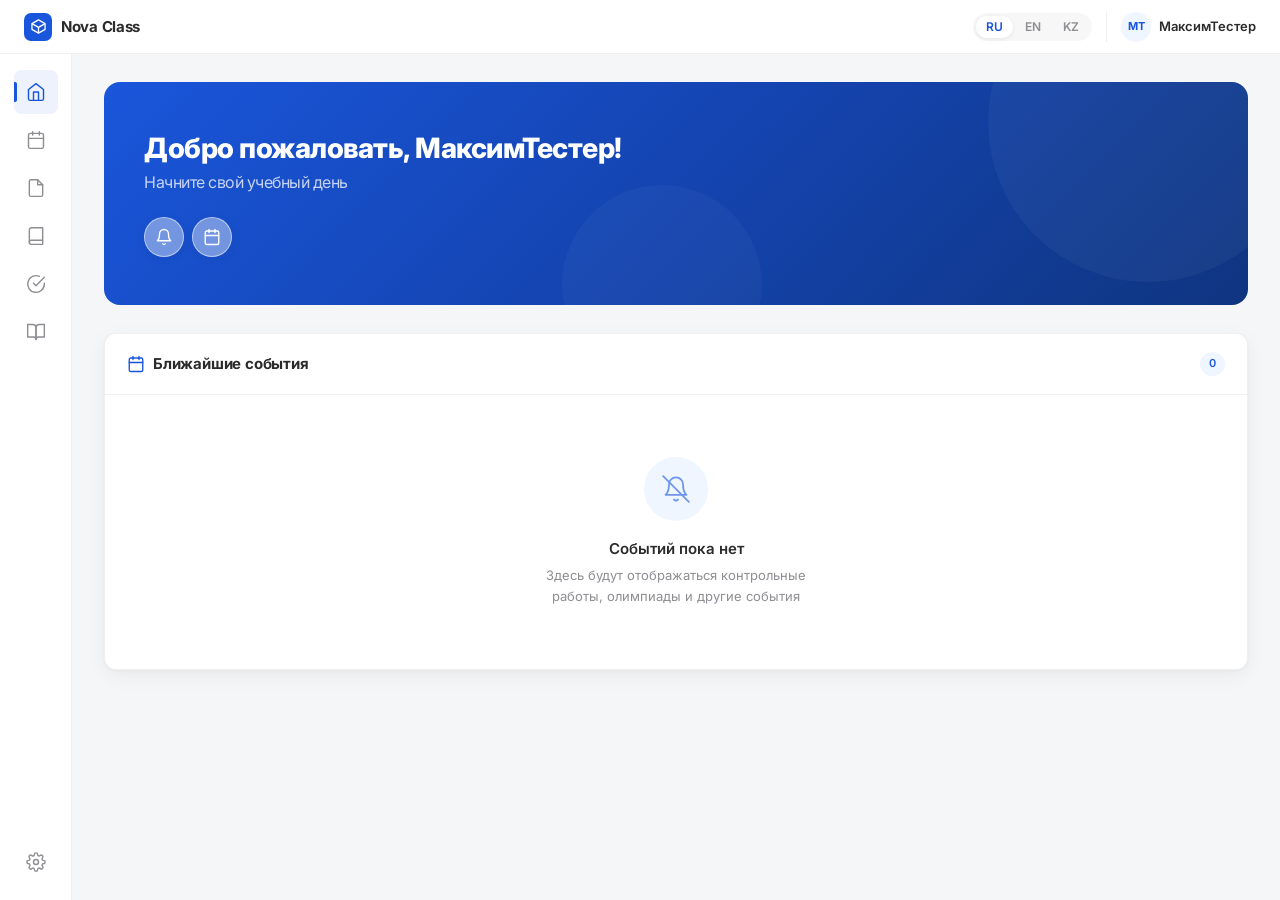
==== commit 710dd410: "Update index.html" ====
--- a/index.html
+++ b/index.html
@@ -1,447 +1,1141 @@
-
-<!DOCTYPE html><html lang="en"><head>
-		<meta charset="utf-8">
-		<link rel="icon" type="image/png" sizes="512x512" href="https://z-cdn.chatglm.cn/z-ai/static/logo.svg">
-		<link rel="shortcut icon" href="https://z-cdn.chatglm.cn/z-ai/static/logo.svg">
-		<link rel="apple-touch-icon" sizes="512x512" href="https://z-cdn.chatglm.cn/z-ai/static/logo.svg">
-		<meta name="apple-mobile-web-app-title" content="Z.ai - Advanced AI Chatbot &amp; Agent powered by GLM-5.2">
-		
-		<meta name="keywords" content="GLM-4.6, GLM 4.6, GLM-4.6-Air, GLM 4.6 Air, GLM 4.5, GLM4.5, GLM4.6, Deep Research, z ai, z.ai, GLM 4.5 AI, GLM 4.6 AI, GLM AI, Chat Z, zai, Chat AI, GLM, z.ia, Chat Z AI, AI chat, chatbot, z.ai chat, free ai chat, free AI, free ai chat no login, GLM-4.5, GLM-4.5 chat, GLM-4.1V, GLM-4.5V, AI assistant chat, AI PPT, AI presentation, AI presentation maker, AI slides maker, AI slides, slide deck, pitch deck, AI deck generator, free pitch deck generator, AI PPT, AI PPT maker, AI for Google Slides, AI for PowerPoint, AI writer, AI writing assistant, AI code generator, full stack code generation, AI full stack developer, claude code, Roo Code, Cline, Kilo Code, OpenCode, Codex, Cursor, GLM Coding Plan, GLM Coding, AI Coding, code writer ai, magic design, magic design tool, AI inspiration board, visual brainstorming AI, chat with AI, AI对话, AI聊天, 聊天机器人, 免费AI聊天, AI做PPT, AI写作, AI编程, 全栈开发, 灵感画板, AI tool, AI helper, AI for students, AI for marketers, AI for content creation, ChatGPT, chatgpt free, Free ChatGPT, gpt chat, Gemini, Grok, Claude, Poe AI, YouChat, Jasper AI, deepseek, qwen, 豆包, 文心一言, AI搜问答, 写作灵感AI, 代码解释工具, PPT思路生成, 如何用AI做PPT, create pitch deck from brief, AI business plan presentation, marketing report slides, AI academic paper assistant, AI legal contract drafting, write social media calendar, AI email responder,  VS Code AI assistant, AI for Notion, AI for Figma, AI math problem solver from image, AI geoguessr solver, image to code generator, table extractor from image, chart data extractor, document analysis AI, image caption generator, visual Q&amp;A, 看图猜成语, AI拍照解题, 数学题解答, 物理题解答, GeoGuess AI, 图片转表格, 图片读数据, 看图问答, analyze video, summarize video content, generate video transcript, find object in image, what is in this picture, 视频分析, 视频内容摘要, 生成视频字幕, 图片里有什么, 识别图中物体, GLM-4.7, GLM 4.7, GLM4.7, skills, coding plan, GLM-5, GLM-5.0, GLM5, GLM 5, Pony, Pony Alpha, GLM-5.2, GLM 5.2, GLM5.2, long-horizon, long-running">
-
-		<link rel="manifest" href="https://z-cdn.chatglm.cn/z-ai/frontend/static/manifest.json">
-		<meta name="viewport" content="width=device-width, initial-scale=1, maximum-scale=1, viewport-fit=cover">
-		
-		<meta name="referrer" content="no-referrer">
-		<link rel="search" type="application/opensearchdescription+xml" title="Z.ai - Advanced AI Chatbot &amp; Agent powered by GLM-5.2" href="https://z-cdn.chatglm.cn/z-ai/frontend/static/opensearch.xml">
-		<script async="" src="https://www.googletagmanager.com/gtag/js?id=G-Z8QTHYBHP3"></script>
-		<script>
-			window.dataLayer = window.dataLayer || [];
-			function gtag() {
-				dataLayer.push(arguments);
-			}
-			gtag('js', new Date());
-
-			gtag('config', 'G-Z8QTHYBHP3');
-		</script>
-
-		<script>
-			let metrics = {};
-			const observer = new PerformanceObserver((list) => {
-				const entries = list.getEntries();
-
-				entries.forEach((entry) => {
-					// 根据不同的entry类型处理不同的性能指标
-					switch (entry.entryType) {
-						case 'navigation':
-							{
-								const navEntry = entry;
-								metrics = {
-									...metrics,
-									dns: navEntry.domainLookupEnd - navEntry.domainLookupStart,
-									response: navEntry.responseEnd - navEntry.responseStart,
-									dom_parse: navEntry.domInteractive - navEntry.responseEnd,
-									dom_ready: navEntry.domContentLoadedEventEnd - navEntry.fetchStart,
-									resource: navEntry.domComplete - navEntry.domContentLoadedEventEnd,
-									first_interactive: navEntry.domInteractive - navEntry.fetchStart,
-									first_byte: navEntry.responseStart - navEntry.domainLookupStart,
-									loaded: navEntry.loadEventEnd - navEntry.fetchStart
-								};
-								sessionStorage.setItem('performance', JSON.stringify(metrics));
-								// 发送性能指标到阿里云日志服务
-							}
-							break;
-
-						case 'paint':
-							if (entry.name === 'first-paint') {
-								metrics = {
-									...metrics,
-									first_paint: entry.startTime
-								};
-								sessionStorage.setItem('performance', JSON.stringify(metrics));
-							}
-							if (entry.name === 'first-contentful-paint') {
-								metrics = {
-									...metrics,
-									first_contentful_paint: entry.startTime
-								};
-								sessionStorage.setItem('performance', JSON.stringify(metrics));
-							}
-							break;
-					}
-				});
-			});
-
-			// 观察的性能指标类型
-			observer.observe({
-				entryTypes: ['navigation', 'paint']
-			});
-		</script>
-
-		<script>
-			function resizeIframe(obj) {
-				obj.style.height = obj.contentWindow.document.documentElement.scrollHeight + 'px';
-			}
-		</script>
-
-		<script>
-			// On page load or when changing themes, best to add inline in `head` to avoid FOUC
-			const initTheme = () => {
-				const metaThemeColorTag = document.querySelector('meta[name="theme-color"]');
-				// 取用户浏览器设置的主题
-				// const prefersTheme = window.matchMedia('(prefers-color-scheme: light)').matches ? 'light' : window.matchMedia('(prefers-color-scheme: dark)').matches ? 'dark' : 'light';
-
-				const prefersTheme = 'light';
-
-				if (!localStorage?.theme) {
-					localStorage.theme = prefersTheme;
-				}
-
-				if (localStorage.theme === 'system') {
-					document.documentElement.classList.add(prefersTheme);
-					metaThemeColorTag.setAttribute(
-						'content',
-						prefersTheme === 'light' ? '#F4F6F8' : '#141618'
-					);
-				} else if (localStorage.theme === 'light') {
-					document.documentElement.classList.add('light');
-					metaThemeColorTag.setAttribute('content', '#F4F6F8');
-				} else {
-					document.documentElement.classList.add('dark');
-					metaThemeColorTag.setAttribute('content', '#141618');
-				}
-
-				// window.matchMedia('(prefers-color-scheme: dark)').addListener((e) => {
-				// 	if (localStorage.theme === 'system') {
-				// 		if (e.matches) {
-				// 			document.documentElement.classList.add('dark');
-				// 			document.documentElement.classList.remove('light');
-				// 			metaThemeColorTag.setAttribute('content', '#141618');
-				// 		} else {
-				// 			document.documentElement.classList.add('light');
-				// 			document.documentElement.classList.remove('dark');
-				// 			metaThemeColorTag.setAttribute('content', '#F4F6F8');
-				// 		}
-				// 	}
-				// });
-			};
-			initTheme();
-		</script>
-
-		
-
-		<script>
-			// 炫酷的控制台介绍 - 根据语言显示
-			(function () {
-				// 检测用户语言偏好
-				const userLang = navigator.language || navigator.userLanguage;
-				const isChinese =
-					userLang.startsWith('zh') ||
-					userLang.includes('CN') ||
-					userLang.includes('TW') ||
-					userLang.includes('HK');
-
-				// 共同的 ASCII Logo
-				const logoLines = [
-					'%c███████╗     █████╗ ██╗',
-					'%c╚══███╔╝    ██╔══██╗██║',
-					'%c  ███╔╝     ███████║██║',
-					'%c ███╔╝      ██╔══██║██║',
-					'%c███████╗ ██╗██║  ██║██║',
-					'%c╚══════╝ ╚═╝╚═╝  ╚═╝╚═╝'
-				];
-				const logoColors = [
-					'color: #ff6b6b; font-family: monospace; font-size: 12px;',
-					'color: #4ecdc4; font-family: monospace; font-size: 12px;',
-					'color: #45b7d1; font-family: monospace; font-size: 12px;',
-					'color: #f9ca24; font-family: monospace; font-size: 12px;',
-					'color: #ff9ff3; font-family: monospace; font-size: 12px;',
-					'color: #6c5ce7; font-family: monospace; font-size: 12px;'
-				];
-
-				if (isChinese) {
-					// 中文版本
-					console.log(
-						'%c🚀 欢迎来到 Z.ai 🚀',
-						'color: #00d4ff; font-size: 20px; font-weight: bold; text-shadow: 0 0 10px #00d4ff;'
-					);
-					logoLines.forEach((line, index) => console.log(line, logoColors[index]));
-					console.log('');
-					console.log(
-						'%c✨ 基于开源GLM模型的智能AI助手',
-						'color: #a29bfe; font-size: 14px; font-weight: bold;'
-					);
-					console.log('%c🧠 支持文本生成、推理和深度研究', 'color: #fd79a8; font-size: 12px;');
-					console.log('%c🌍 为中英文用户量身定制', 'color: #00b894; font-size: 12px;');
-					console.log('%c💡 免费开源的ChatGPT替代方案', 'color: #fdcb6e; font-size: 12px;');
-					console.log('');
-					console.log('%c---', 'color: #ddd;');
-					console.log(
-						'%c由 ❤️ 和大量 ☕ 驱动',
-						'color: #e84393; font-size: 11px; font-style: italic;'
-					);
-					console.log('');
-					console.log(
-						'%c🚀 加入我们！我们正在招聘优秀人才！',
-						'color: #00b894; font-size: 13px; font-weight: bold;'
-					);
-					console.log(
-						'%c💼 查看职位: https://zhipu-ai.jobs.feishu.cn/s/stmyTm5lxaU',
-						'color: #0984e3; font-size: 12px; text-decoration: underline;'
-					);
-				} else {
-					// 英文版本
-					console.log(
-						'%c🚀 Welcome to Z.ai 🚀',
-						'color: #00d4ff; font-size: 20px; font-weight: bold; text-shadow: 0 0 10px #00d4ff;'
-					);
-					logoLines.forEach((line, index) => console.log(line, logoColors[index]));
-					console.log('');
-					console.log(
-						'%c✨ Advanced AI assistant powered by open-source GLM models',
-						'color: #a29bfe; font-size: 14px; font-weight: bold;'
-					);
-					console.log(
-						'%c🧠 Supports text generation, reasoning, and deep research',
-						'color: #fd79a8; font-size: 12px;'
-					);
-					console.log(
-						'%c🌍 Tailored for both English and Chinese users',
-						'color: #00b894; font-size: 12px;'
-					);
-					console.log(
-						'%c💡 Free and open-source ChatGPT alternative',
-						'color: #fdcb6e; font-size: 12px;'
-					);
-					console.log('');
-					console.log('%c---', 'color: #ddd;');
-					console.log(
-						'%cPowered by ❤️ and lots of ☕',
-						'color: #e84393; font-size: 11px; font-style: italic;'
-					);
-					console.log('');
-					console.log(
-						'%c🚀 Join us! We are hiring talented people!',
-						'color: #00b894; font-size: 13px; font-weight: bold;'
-					);
-					console.log(
-						'%c💼 View jobs: https://zhipu-ai.jobs.feishu.cn/s/stmyTm5lxaU',
-						'color: #0984e3; font-size: 12px; text-decoration: underline;'
-					);
-				}
-			})();
-		</script>
-
-		<script type="module" crossorigin="" src="https://z-cdn.chatglm.cn/z-ai/frontend/prod-fe-1.1.75/assets/index-Bm0jSdsv.js"></script>
-		<link rel="stylesheet" crossorigin="" href="https://z-cdn.chatglm.cn/z-ai/frontend/prod-fe-1.1.75/assets/index-DLhruRIe.css">
-	<title>Z.AI Share</title><meta name="description" content="Amazing content sharing from Z.AI"><meta property="og:type" content="website"><meta property="og:site_name" content="Z.AI"><meta property="og:title" content="Z.AI Share"><meta property="og:description" content="Amazing content sharing from Z.AI"><meta property="og:image" content="https://z-cdn.chatglm.cn/z-ai/static/share-logo.png"><meta property="og:image:alt" content="Z.AI Share"><meta property="og:image:width" content="400"><meta property="og:image:height" content="400"><meta property="og:image:type" content="image/png"><meta property="og:url" content="http://chat.z.ai/space/j18xx50jscc1-art"><meta property="article:author" content="Z.AI"><meta name="twitter:card" content="summary"><meta name="twitter:title" content="Z.AI Share"><meta name="twitter:description" content="Amazing content sharing from Z.AI"><meta name="twitter:image" content="https://z-cdn.chatglm.cn/z-ai/static/share-logo.png"><meta name="twitter:image:alt" content="Z.AI Share"><meta name="robots" content="index,follow"><meta name="viewport" content="width=device-width, initial-scale=1.0"><meta name="application-name" content="Z.AI"><meta name="theme-color" content="#1976d2"><meta name="msapplication-TileColor" content="#1976d2"><link rel="canonical" href="http://chat.z.ai/space/j18xx50jscc1-art"><script src="https://res.wx.qq.com/open/js/jweixin-1.6.0.js"></script>
-<script>
-(function() {
-  var frontendCallId = Math.random().toString(36).substring(2, 8);
-  console.log('[WeChat-Frontend-' + frontendCallId + '] ===== 开始前端微信JS-SDK初始化 =====');
-  console.log('[WeChat-Frontend-' + frontendCallId + '] 当前页面URL:', window.location.href);
-  console.log('[WeChat-Frontend-' + frontendCallId + '] 当前页面URL (去掉#):', window.location.href.split('#')[0]);
-  console.log('[WeChat-Frontend-' + frontendCallId + '] 签名配置:', {
-    debug: false,
-    appId: 'wxa5796e47c57570b1',
-    timestamp: 1783967956,
-    nonceStr: 'sV6TNS0HUK8kk8kU',
-    signature: 'b73980e7fb779debeb6bf6b1019b3a7795944f43',
-    jsApiList: ["updateAppMessageShareData","updateTimelineShareData","onMenuShareAppMessage","onMenuShareTimeline"]
-  });
-
-  // 微信 JS-SDK 配置
-  wx.config({
-    debug: false, // 根据环境变量设置debug模式
-    appId: 'wxa5796e47c57570b1', // 公众号的唯一标识
-    timestamp: 1783967956, // 生成签名的时间戳
-    nonceStr: 'sV6TNS0HUK8kk8kU', // 生成签名的随机串
-    signature: 'b73980e7fb779debeb6bf6b1019b3a7795944f43', // 签名
-    jsApiList: ["updateAppMessageShareData","updateTimelineShareData","onMenuShareAppMessage","onMenuShareTimeline"] // 需要使用的JS接口列表
-  });
-
-  console.log('[WeChat-Frontend-' + frontendCallId + '] wx.config() 调用完成');
-
-  // 微信 JS-SDK 就绪回调
-  wx.ready(function () {
-    console.log('[WeChat-Frontend-' + frontendCallId + '] WeChat JS-SDK ready - 微信JS-SDK就绪!');
-
-    // 分享给朋友的配置
-    console.log('[WeChat-Frontend-' + frontendCallId + '] 开始配置分享给朋友...');
-    wx.updateAppMessageShareData({
-      title: 'Z.AI Share',
-      desc: 'Amazing content sharing from Z.AI',
-      link: 'http://chat.z.ai/space/j18xx50jscc1-art',
-      imgUrl: 'https://z-cdn.chatglm.cn/z-ai/static/share-logo.png',
-      success: function () {
-        console.log('[WeChat-Frontend-' + frontendCallId + '] 分享给朋友成功');
-      },
-      cancel: function () {
-        console.log('[WeChat-Frontend-' + frontendCallId + '] 分享给朋友取消');
+<!DOCTYPE html>
+<html lang="ru">
+<head>
+  <meta charset="UTF-8">
+  <meta name="viewport" content="width=device-width, initial-scale=1.0">
+  <title>Nova Class</title>
+  <link href="https://fonts.googleapis.com/css2?family=Inter:wght@300;400;500;600;700;800&display=swap" rel="stylesheet">
+  <style>
+    *, *::before, *::after { margin: 0; padding: 0; box-sizing: border-box; }
+
+    :root {
+      --white: #FFFFFF;
+      --graphite: #2B2B2B;
+      --silver: #8E8E93;
+      --blue: #1A56DB;
+      --blue-dark: #1444B0;
+      --blue-deep: #0F3580;
+      --blue-pale: #EFF6FF;
+      --blue-muted: rgba(26, 86, 219, 0.08);
+      --bg: #F5F6F8;
+      --border: rgba(0,0,0,0.06);
+      --shadow-card: 0 1px 3px rgba(0,0,0,0.04), 0 6px 20px rgba(0,0,0,0.05);
+      --glass-bg: rgba(255,255,255,0.4);
+      --glass-hover: rgba(255,255,255,0.65);
+      --glass-border: rgba(255,255,255,0.5);
+      --glass-blur: 12px;
+      --glass-shadow: 0 2px 10px rgba(0,0,0,0.06);
+      --r-sm: 8px;
+      --r-md: 12px;
+      --r-lg: 16px;
+      --sidebar-w: 72px;
+    }
+
+    html { scroll-behavior: smooth; }
+
+    body {
+      font-family: 'Inter', -apple-system, BlinkMacSystemFont, sans-serif;
+      background: var(--bg);
+      color: var(--graphite);
+      line-height: 1.6;
+      -webkit-font-smoothing: antialiased;
+      min-height: 100vh;
+      display: flex;
+      flex-direction: column;
+    }
+
+    a { text-decoration: none; color: inherit; }
+    button { border: none; background: none; cursor: pointer; font-family: inherit; color: inherit; }
+
+    /* ===== ВЕРХНЯЯ ПАНЕЛЬ ===== */
+    .topbar {
+      position: sticky; top: 0; z-index: 100;
+      background: var(--white);
+      border-bottom: 1px solid var(--border);
+      height: 54px;
+      display: flex; align-items: center; justify-content: space-between;
+      padding: 0 24px;
+      flex-shrink: 0;
+    }
+
+    .topbar-left { display: flex; align-items: center; gap: 16px; }
+
+    .topbar-logo { display: flex; align-items: center; gap: 9px; }
+    .topbar-logo-mark {
+      width: 28px; height: 28px;
+      background: var(--blue); border-radius: 7px;
+      display: flex; align-items: center; justify-content: center;
+    }
+    .topbar-logo-mark svg { width: 15px; height: 15px; }
+    .topbar-logo-text { font-size: 15px; font-weight: 700; letter-spacing: -0.3px; }
+
+    .topbar-date {
+      font-size: 13px; color: var(--silver); font-weight: 500;
+      padding-left: 16px; border-left: 1px solid var(--border);
+    }
+
+    .topbar-right { display: flex; align-items: center; gap: 6px; }
+
+    .lang-switch {
+      display: flex; align-items: center;
+      background: rgba(0,0,0,0.03); border-radius: 20px; padding: 3px; gap: 2px;
+    }
+    .lang-btn {
+      font-size: 12px; font-weight: 600; color: var(--silver);
+      padding: 5px 10px; border-radius: 16px; transition: all 0.2s ease; line-height: 1;
+    }
+    .lang-btn:hover { color: var(--graphite); }
+    .lang-btn.active { background: var(--white); color: var(--blue); box-shadow: 0 1px 4px rgba(0,0,0,0.08); }
+
+    .user-chip {
+      display: flex; align-items: center; gap: 8px;
+      margin-left: 8px; padding-left: 14px; border-left: 1px solid var(--border);
+    }
+    .user-avatar {
+      width: 30px; height: 30px; border-radius: 50%;
+      background: var(--blue-pale); color: var(--blue);
+      font-size: 11px; font-weight: 700;
+      display: flex; align-items: center; justify-content: center;
+    }
+    .user-name { font-size: 13px; font-weight: 600; white-space: nowrap; }
+
+    /* ===== ОСНОВНОЙ ЛЕЙАУТ ===== */
+    .app-body { display: flex; flex: 1; min-height: 0; }
+
+    /* ===== БОКОВАЯ ПАНЕЛЬ ===== */
+    .sidebar {
+      width: var(--sidebar-w); flex-shrink: 0;
+      background: var(--white); border-right: 1px solid var(--border);
+      padding: 16px 0;
+      display: flex; flex-direction: column; align-items: center; gap: 4px;
+    }
+    .sidebar-btn {
+      width: 44px; height: 44px; border-radius: var(--r-sm);
+      display: flex; align-items: center; justify-content: center;
+      transition: all 0.25s ease; position: relative;
+    }
+    .sidebar-btn svg {
+      width: 20px; height: 20px; stroke: var(--silver); fill: none;
+      stroke-width: 1.7; stroke-linecap: round; stroke-linejoin: round;
+      transition: stroke 0.25s ease;
+    }
+    .sidebar-btn:hover { background: rgba(0,0,0,0.03); }
+    .sidebar-btn:hover svg { stroke: var(--graphite); }
+    .sidebar-btn.active { background: var(--blue-muted); }
+    .sidebar-btn.active svg { stroke: var(--blue); }
+    .sidebar-btn.active::before {
+      content: ''; position: absolute; left: 0; top: 12px; bottom: 12px;
+      width: 3px; background: var(--blue); border-radius: 0 2px 2px 0;
+      animation: slideInBar 0.3s ease;
+    }
+    @keyframes slideInBar {
+      from { height: 0; top: 50%; bottom: 50%; } to { height: auto; top: 12px; bottom: 12px; }
+    }
+    .sidebar-spacer { flex: 1; }
+
+    /* ===== КОНТЕНТ ===== */
+    .main-content { flex: 1; padding: 28px 32px; overflow-y: auto; min-width: 0; }
+
+    /* СТРАНИЦЫ — анимация появления */
+    .page {
+      display: none;
+      animation: pageIn 0.35s ease;
+    }
+    .page.active { display: block; }
+    @keyframes pageIn {
+      from { opacity: 0; transform: translateY(12px); }
+      to { opacity: 1; transform: translateY(0); }
+    }
+
+    /* ===== БАННЕР ===== */
+    .welcome-banner {
+      background: linear-gradient(135deg, var(--blue) 0%, var(--blue-dark) 50%, var(--blue-deep) 100%);
+      border-radius: var(--r-lg); padding: 48px 40px; margin-bottom: 28px;
+      position: relative; overflow: hidden;
+    }
+    .welcome-banner::before {
+      content: ''; position: absolute;
+      width: 320px; height: 320px; border-radius: 50%;
+      background: rgba(255,255,255,0.04); top: -120px; right: -60px;
+      animation: floatCircle 8s ease-in-out infinite;
+    }
+    .welcome-banner::after {
+      content: ''; position: absolute;
+      width: 200px; height: 200px; border-radius: 50%;
+      background: rgba(255,255,255,0.03); bottom: -80px; left: 40%;
+      animation: floatCircle 6s ease-in-out infinite reverse;
+    }
+    @keyframes floatCircle {
+      0%, 100% { transform: translate(0, 0) scale(1); }
+      50% { transform: translate(15px, -10px) scale(1.05); }
+    }
+    .welcome-banner h1 {
+      font-size: 28px; font-weight: 800; color: var(--white);
+      letter-spacing: -0.5px; line-height: 1.3; position: relative; z-index: 1;
+    }
+    .welcome-banner h1 span {
+      display: block; font-weight: 400; font-size: 16px; margin-top: 6px; opacity: 0.75;
+    }
+    .banner-actions {
+      display: flex; gap: 8px; margin-top: 24px; position: relative; z-index: 1;
+    }
+
+    /* Стеклянные кнопки */
+    .glass-btn {
+      background: var(--glass-bg);
+      backdrop-filter: blur(var(--glass-blur)); -webkit-backdrop-filter: blur(var(--glass-blur));
+      border: 1px solid var(--glass-border); border-radius: var(--r-sm);
+      box-shadow: var(--glass-shadow); transition: all 0.3s ease;
+      display: flex; align-items: center; justify-content: center;
+    }
+    .glass-btn:hover {
+      background: var(--glass-hover);
+      box-shadow: 0 3px 14px rgba(0,0,0,0.1);
+      transform: translateY(-1px);
+    }
+    .glass-btn:active { transform: translateY(0); }
+    .glass-btn-sm { width: 40px; height: 40px; border-radius: 50%; }
+    .glass-btn-sm svg {
+      width: 18px; height: 18px; stroke: var(--white); fill: none;
+      stroke-width: 1.8; stroke-linecap: round; stroke-linejoin: round;
+    }
+
+    /* ===== КАРТОЧКИ ===== */
+    .card {
+      background: var(--white); border: 1px solid var(--border);
+      border-radius: var(--r-md); box-shadow: var(--shadow-card);
+    }
+    .card-head {
+      display: flex; align-items: center; justify-content: space-between;
+      padding: 18px 22px; border-bottom: 1px solid var(--border);
+    }
+    .card-title {
+      font-size: 15px; font-weight: 700; letter-spacing: -0.2px;
+      display: flex; align-items: center; gap: 8px;
+    }
+    .card-title svg {
+      width: 18px; height: 18px; stroke: var(--blue); fill: none;
+      stroke-width: 1.8; stroke-linecap: round; stroke-linejoin: round;
+    }
+    .card-badge {
+      font-size: 11px; font-weight: 600; color: var(--blue);
+      background: var(--blue-pale); padding: 3px 9px; border-radius: 20px;
+    }
+    .card-body { padding: 22px; }
+
+    /* Пустое состояние */
+    .empty-state {
+      display: flex; flex-direction: column; align-items: center;
+      justify-content: center; padding: 40px 20px; text-align: center;
+    }
+    .empty-icon {
+      width: 64px; height: 64px; border-radius: 50%;
+      background: var(--blue-pale);
+      display: flex; align-items: center; justify-content: center;
+      margin-bottom: 16px;
+      animation: pulse 3s ease-in-out infinite;
+    }
+    @keyframes pulse {
+      0%, 100% { transform: scale(1); opacity: 1; }
+      50% { transform: scale(1.05); opacity: 0.8; }
+    }
+    .empty-icon svg {
+      width: 28px; height: 28px; stroke: var(--blue); fill: none;
+      stroke-width: 1.5; stroke-linecap: round; stroke-linejoin: round; opacity: 0.6;
+    }
+    .empty-title { font-size: 15px; font-weight: 600; margin-bottom: 4px; }
+    .empty-desc { font-size: 13px; color: var(--silver); max-width: 280px; }
+
+    /* ===== РАСПИСАНИЕ ===== */
+    .schedule-day-tabs {
+      display: flex; gap: 6px; margin-bottom: 24px; flex-wrap: wrap;
+    }
+    .day-tab {
+      padding: 8px 16px; border-radius: var(--r-sm);
+      font-size: 13px; font-weight: 600; color: var(--silver);
+      border: 1px solid var(--border); background: var(--white);
+      transition: all 0.25s ease; cursor: pointer;
+    }
+    .day-tab:hover { border-color: rgba(0,0,0,0.12); color: var(--graphite); }
+    .day-tab.active {
+      background: var(--blue); color: var(--white);
+      border-color: var(--blue); box-shadow: 0 2px 8px rgba(26,86,219,0.25);
+    }
+
+    .schedule-timeline { position: relative; padding-left: 60px; }
+    .schedule-timeline::before {
+      content: ''; position: absolute; left: 25px; top: 8px; bottom: 8px;
+      width: 2px; background: var(--border);
+    }
+    .sched-item {
+      position: relative; margin-bottom: 20px;
+      animation: schedIn 0.4s ease both;
+    }
+    .sched-item:nth-child(1) { animation-delay: 0.05s; }
+    .sched-item:nth-child(2) { animation-delay: 0.1s; }
+    .sched-item:nth-child(3) { animation-delay: 0.15s; }
+    .sched-item:nth-child(4) { animation-delay: 0.2s; }
+    .sched-item:nth-child(5) { animation-delay: 0.25s; }
+    .sched-item:nth-child(6) { animation-delay: 0.3s; }
+    @keyframes schedIn {
+      from { opacity: 0; transform: translateX(-10px); }
+      to { opacity: 1; transform: translateX(0); }
+    }
+    .sched-time {
+      position: absolute; left: -60px; top: 14px;
+      font-size: 12.5px; font-weight: 700; color: var(--silver);
+      width: 44px; text-align: right; font-variant-numeric: tabular-nums;
+    }
+    .sched-dot {
+      position: absolute; left: -40px; top: 18px;
+      width: 10px; height: 10px; border-radius: 50%;
+      border: 2px solid var(--border); background: var(--white);
+      z-index: 1; transition: all 0.25s ease;
+    }
+    .sched-item.now .sched-dot {
+      border-color: var(--blue); background: var(--blue);
+      box-shadow: 0 0 0 4px var(--blue-pale);
+      animation: dotPulse 2s ease-in-out infinite;
+    }
+    @keyframes dotPulse {
+      0%, 100% { box-shadow: 0 0 0 4px var(--blue-pale); }
+      50% { box-shadow: 0 0 0 8px rgba(26,86,219,0.1); }
+    }
+    .sched-card {
+      background: var(--white); border: 1px solid var(--border);
+      border-radius: var(--r-md); padding: 16px 20px;
+      box-shadow: var(--shadow-card);
+      transition: all 0.25s ease; cursor: default;
+    }
+    .sched-card:hover {
+      border-color: rgba(0,0,0,0.1);
+      box-shadow: 0 2px 12px rgba(0,0,0,0.06);
+      transform: translateX(4px);
+    }
+    .sched-item.now .sched-card {
+      border-color: rgba(26,86,219,0.2);
+      background: linear-gradient(135deg, var(--white) 0%, var(--blue-pale) 100%);
+    }
+    .sched-subj { font-size: 14px; font-weight: 700; margin-bottom: 2px; }
+    .sched-meta { font-size: 12.5px; color: var(--silver); }
+    .sched-color {
+      display: inline-block; width: 8px; height: 8px; border-radius: 50%;
+      margin-right: 8px; vertical-align: middle;
+    }
+
+    /* ===== ЗАДАНИЯ ===== */
+    .hw-filters {
+      display: flex; gap: 8px; margin-bottom: 24px; flex-wrap: wrap;
+    }
+    .hw-filter {
+      padding: 7px 14px; border-radius: 20px; font-size: 13px; font-weight: 500;
+      color: var(--silver); border: 1px solid var(--border); background: var(--white);
+      transition: all 0.2s ease; cursor: pointer;
+    }
+    .hw-filter:hover { color: var(--graphite); border-color: rgba(0,0,0,0.12); }
+    .hw-filter.active {
+      background: var(--blue-muted); color: var(--blue); border-color: rgba(26,86,219,0.2);
+    }
+    .hw-list { display: flex; flex-direction: column; gap: 10px; }
+    .hw-item {
+      background: var(--white); border: 1px solid var(--border);
+      border-radius: var(--r-md); padding: 18px 20px;
+      box-shadow: var(--shadow-card);
+      display: flex; align-items: flex-start; gap: 14px;
+      transition: all 0.25s ease; cursor: pointer;
+      animation: hwIn 0.35s ease both;
+    }
+    .hw-item:nth-child(1) { animation-delay: 0.03s; }
+    .hw-item:nth-child(2) { animation-delay: 0.06s; }
+    .hw-item:nth-child(3) { animation-delay: 0.09s; }
+    .hw-item:nth-child(4) { animation-delay: 0.12s; }
+    .hw-item:nth-child(5) { animation-delay: 0.15s; }
+    @keyframes hwIn {
+      from { opacity: 0; transform: translateY(8px); }
+      to { opacity: 1; transform: translateY(0); }
+    }
+    .hw-item:hover {
+      border-color: rgba(0,0,0,0.1); transform: translateY(-2px);
+      box-shadow: 0 4px 16px rgba(0,0,0,0.07);
+    }
+    .hw-check {
+      width: 22px; height: 22px; border-radius: 50%;
+      border: 2px solid var(--border); flex-shrink: 0;
+      margin-top: 1px; transition: all 0.25s ease;
+      display: flex; align-items: center; justify-content: center;
+    }
+    .hw-check:hover { border-color: var(--blue); }
+    .hw-check.done {
+      background: var(--blue); border-color: var(--blue);
+      animation: checkPop 0.3s ease;
+    }
+    @keyframes checkPop {
+      0% { transform: scale(1); } 50% { transform: scale(1.2); } 100% { transform: scale(1); }
+    }
+    .hw-check svg {
+      width: 12px; height: 12px; stroke: var(--white); fill: none;
+      stroke-width: 2.5; stroke-linecap: round; stroke-linejoin: round;
+      opacity: 0; transition: opacity 0.2s ease;
+    }
+    .hw-check.done svg { opacity: 1; }
+    .hw-info { flex: 1; min-width: 0; }
+    .hw-subj { font-size: 13px; font-weight: 600; color: var(--blue); margin-bottom: 2px; }
+    .hw-text { font-size: 14px; font-weight: 600; margin-bottom: 3px; }
+    .hw-text.done-text { color: var(--silver); text-decoration: line-through; }
+    .hw-deadline { font-size: 12px; color: var(--silver); }
+    .hw-deadline.urgent { color: #EF4444; font-weight: 600; }
+
+    /* ===== ДНЕВНИК / ОЦЕНКИ ===== */
+    .grades-table-wrap { overflow-x: auto; }
+    .grades-table {
+      width: 100%; border-collapse: collapse; font-size: 13px;
+    }
+    .grades-table th {
+      text-align: left; font-weight: 700; font-size: 12px;
+      color: var(--silver); text-transform: uppercase; letter-spacing: 0.3px;
+      padding: 12px 16px; border-bottom: 2px solid var(--border);
+      white-space: nowrap;
+    }
+    .grades-table td {
+      padding: 14px 16px; border-bottom: 1px solid var(--border);
+      vertical-align: middle;
+    }
+    .grades-table tr { transition: background-color 0.15s ease; }
+    .grades-table tbody tr:hover { background: rgba(0,0,0,0.015); }
+    .grade-cell {
+      display: inline-flex; align-items: center; justify-content: center;
+      width: 32px; height: 32px; border-radius: 50%;
+      font-size: 13px; font-weight: 700;
+      animation: gradeIn 0.3s ease both;
+    }
+    @keyframes gradeIn {
+      from { opacity: 0; transform: scale(0.5); }
+      to { opacity: 1; transform: scale(1); }
+    }
+    .grade-5 { background: rgba(16,185,129,0.1); color: #059669; }
+    .grade-4 { background: var(--blue-pale); color: var(--blue); }
+    .grade-3 { background: rgba(245,158,11,0.1); color: #D97706; }
+    .grade-2 { background: rgba(239,68,68,0.1); color: #DC2626; }
+    .grade-avg {
+      font-weight: 800; font-size: 15px; color: var(--graphite);
+      letter-spacing: -0.3px;
+    }
+    .subj-name { font-weight: 600; white-space: nowrap; }
+
+    /* ===== БИБЛИОТЕКА ===== */
+    .lib-search {
+      display: flex; gap: 10px; margin-bottom: 24px;
+    }
+    .lib-search-input {
+      flex: 1; padding: 10px 16px; border: 1px solid var(--border);
+      border-radius: var(--r-sm); font-size: 14px; font-family: inherit;
+      background: var(--white); color: var(--graphite);
+      transition: border-color 0.2s ease, box-shadow 0.2s ease;
+      outline: none;
+    }
+    .lib-search-input:focus {
+      border-color: var(--blue);
+      box-shadow: 0 0 0 3px var(--blue-muted);
+    }
+    .lib-search-input::placeholder { color: var(--silver); }
+    .lib-search-btn {
+      padding: 10px 20px; background: var(--blue); color: var(--white);
+      border-radius: var(--r-sm); font-size: 13px; font-weight: 600;
+      transition: all 0.2s ease; display: flex; align-items: center; gap: 6px;
+    }
+    .lib-search-btn:hover { background: var(--blue-dark); transform: translateY(-1px); box-shadow: 0 4px 12px rgba(26,86,219,0.25); }
+    .lib-search-btn svg { width: 16px; height: 16px; stroke: var(--white); fill: none; stroke-width: 2; stroke-linecap: round; }
+
+    .lib-grid {
+      display: grid; grid-template-columns: repeat(auto-fill, minmax(180px, 1fr));
+      gap: 16px;
+    }
+    .book-card {
+      background: var(--white); border: 1px solid var(--border);
+      border-radius: var(--r-md); overflow: hidden;
+      box-shadow: var(--shadow-card);
+      transition: all 0.3s ease; cursor: pointer;
+      animation: bookIn 0.4s ease both;
+    }
+    .book-card:nth-child(1) { animation-delay: 0.03s; }
+    .book-card:nth-child(2) { animation-delay: 0.06s; }
+    .book-card:nth-child(3) { animation-delay: 0.09s; }
+    .book-card:nth-child(4) { animation-delay: 0.12s; }
+    .book-card:nth-child(5) { animation-delay: 0.15s; }
+    .book-card:nth-child(6) { animation-delay: 0.18s; }
+    .book-card:nth-child(7) { animation-delay: 0.21s; }
+    .book-card:nth-child(8) { animation-delay: 0.24s; }
+    @keyframes bookIn {
+      from { opacity: 0; transform: translateY(16px) scale(0.96); }
+      to { opacity: 1; transform: translateY(0) scale(1); }
+    }
+    .book-card:hover {
+      transform: translateY(-4px);
+      box-shadow: 0 8px 28px rgba(0,0,0,0.08);
+      border-color: rgba(0,0,0,0.1);
+    }
+    .book-cover {
+      height: 140px; display: flex; align-items: center; justify-content: center;
+      position: relative; overflow: hidden;
+    }
+    .book-cover-icon {
+      width: 48px; height: 48px; border-radius: var(--r-sm);
+      display: flex; align-items: center; justify-content: center;
+      z-index: 1; transition: transform 0.3s ease;
+    }
+    .book-card:hover .book-cover-icon { transform: scale(1.1) rotate(-3deg); }
+    .book-cover-icon svg {
+      width: 24px; height: 24px; stroke: currentColor; fill: none;
+      stroke-width: 1.5; stroke-linecap: round; stroke-linejoin: round;
+    }
+    .book-info { padding: 14px 16px; }
+    .book-title { font-size: 13px; font-weight: 700; margin-bottom: 3px; line-height: 1.35; }
+    .book-author { font-size: 12px; color: var(--silver); }
+    .book-tag {
+      display: inline-block; margin-top: 8px;
+      font-size: 10.5px; font-weight: 600; padding: 2px 8px;
+      border-radius: 10px;
+    }
+
+    /* Мобильный бургер */
+    .mobile-burger { display: none; width: 36px; height: 36px; }
+    .mobile-burger svg {
+      width: 18px; height: 18px; stroke: var(--graphite); fill: none;
+      stroke-width: 1.8; stroke-linecap: round;
+    }
+    .mobile-burger .line-close { display: none; }
+    .mobile-burger.open .line-burger { display: none; }
+    .mobile-burger.open .line-close { display: block; }
+    .mobile-overlay {
+      display: none; position: fixed; inset: 0;
+      background: rgba(0,0,0,0.15); z-index: 199;
+    }
+    .mobile-overlay.open { display: block; }
+    .mobile-menu {
+      display: none; position: fixed; top: 54px; left: 0; bottom: 0; width: 260px;
+      background: var(--glass-bg); backdrop-filter: blur(18px); -webkit-backdrop-filter: blur(18px);
+      border-right: 1px solid var(--glass-border);
+      z-index: 200; padding: 16px 12px; flex-direction: column; gap: 2px;
+    }
+    .mobile-menu.open { display: flex; animation: slideIn 0.2s ease; }
+    @keyframes slideIn { from { transform: translateX(-12px); opacity: 0; } to { transform: translateX(0); opacity: 1; } }
+    .mobile-menu-item {
+      display: flex; align-items: center; gap: 12px; padding: 12px 14px;
+      border-radius: var(--r-sm); font-size: 14px; font-weight: 500;
+      transition: background-color 0.15s ease;
+    }
+    .mobile-menu-item:hover { background: rgba(0,0,0,0.04); }
+    .mobile-menu-item.active { background: var(--blue-muted); color: var(--blue); }
+    .mobile-menu-item svg {
+      width: 20px; height: 20px; stroke: currentColor; fill: none;
+      stroke-width: 1.7; stroke-linecap: round; stroke-linejoin: round; flex-shrink: 0;
+    }
+
+    /* Toast */
+    .toast-container {
+      position: fixed; bottom: 24px; right: 24px; z-index: 300;
+      display: flex; flex-direction: column; gap: 8px; pointer-events: none;
+    }
+    .toast {
+      background: var(--graphite); color: var(--white);
+      padding: 12px 20px; border-radius: var(--r-sm);
+      font-size: 13px; font-weight: 500;
+      box-shadow: 0 8px 24px rgba(0,0,0,0.15);
+      pointer-events: auto;
+      animation: toastIn 0.3s ease, toastOut 0.3s ease 2.5s forwards;
+    }
+    @keyframes toastIn { from { opacity: 0; transform: translateY(12px) scale(0.95); } to { opacity: 1; transform: translateY(0) scale(1); } }
+    @keyframes toastOut { from { opacity: 1; transform: translateY(0); } to { opacity: 0; transform: translateY(-8px); } }
+
+    /* ===== АДАПТИВНОСТЬ ===== */
+    @media (max-width: 900px) {
+      .lib-grid { grid-template-columns: repeat(auto-fill, minmax(150px, 1fr)); }
+    }
+    @media (max-width: 768px) {
+      .sidebar { display: none; }
+      .mobile-burger { display: flex; }
+      .topbar-date { display: none; }
+      .user-name { display: none; }
+      .main-content { padding: 20px 16px; }
+      .welcome-banner { padding: 32px 24px; }
+      .welcome-banner h1 { font-size: 22px; }
+      .schedule-timeline { padding-left: 50px; }
+      .sched-time { left: -50px; font-size: 11px; }
+      .sched-timeline::before { left: 18px; }
+      .sched-dot { left: -32px; }
+    }
+    @media (max-width: 480px) {
+      .lang-switch { display: none; }
+      .user-chip { border-left: none; margin-left: 0; padding-left: 0; }
+      .topbar { padding: 0 14px; }
+      .main-content { padding: 16px 12px; }
+      .welcome-banner { padding: 24px 18px; }
+      .welcome-banner h1 { font-size: 20px; }
+      .lib-grid { grid-template-columns: 1fr 1fr; gap: 10px; }
+      .book-cover { height: 110px; }
+    }
+
+    @media (prefers-reduced-motion: reduce) {
+      *, *::before, *::after { animation-duration: 0.01ms !important; transition-duration: 0.01ms !important; }
+    }
+
+    .glass-btn:focus-visible, .sidebar-btn:focus-visible, .day-tab:focus-visible,
+    .hw-filter:focus-visible, .hw-check:focus-visible, .book-card:focus-visible,
+    .lib-search-input:focus-visible, .mobile-menu-item:focus-visible {
+      outline: 2px solid var(--blue); outline-offset: 2px;
+    }
+  </style>
+</head>
+<body>
+
+  <!-- ВЕРХНЯЯ ПАНЕЛЬ -->
+  <header class="topbar">
+    <div class="topbar-left">
+      <button class="glass-btn mobile-burger" id="mobileBurger" aria-label="Меню" aria-expanded="false">
+        <svg class="line-burger" viewBox="0 0 24 24"><line x1="4" y1="7" x2="20" y2="7"/><line x1="4" y1="12" x2="20" y2="12"/><line x1="4" y1="17" x2="20" y2="17"/></svg>
+        <svg class="line-close" viewBox="0 0 24 24"><line x1="6" y1="6" x2="18" y2="18"/><line x1="18" y1="6" x2="6" y2="18"/></svg>
+      </button>
+      <div class="topbar-logo">
+        <div class="topbar-logo-mark">
+          <svg viewBox="0 0 16 16" fill="none"><path d="M8 1L1 5V11L8 15L15 11V5L8 1Z" stroke="#fff" stroke-width="1.4" stroke-linejoin="round"/><path d="M1 5L8 9L15 5" stroke="#fff" stroke-width="1.4" stroke-linejoin="round"/><path d="M8 9V15" stroke="#fff" stroke-width="1.4"/></svg>
+        </div>
+        <span class="topbar-logo-text">Nova Class</span>
+      </div>
+      <span class="topbar-date" id="currentDate"></span>
+    </div>
+    <div class="topbar-right">
+      <div class="lang-switch" role="group" aria-label="Язык">
+        <button class="lang-btn active" data-lang="ru">RU</button>
+        <button class="lang-btn" data-lang="en">EN</button>
+        <button class="lang-btn" data-lang="kz">KZ</button>
+      </div>
+      <div class="user-chip">
+        <div class="user-avatar">МТ</div>
+        <span class="user-name">МаксимТестер</span>
+      </div>
+    </div>
+  </header>
+
+  <div class="mobile-overlay" id="mobileOverlay"></div>
+  <nav class="mobile-menu" id="mobileMenu" aria-label="Навигация">
+    <a href="#" class="mobile-menu-item active" data-page="home">
+      <svg viewBox="0 0 24 24"><path d="M3 9l9-7 9 7v11a2 2 0 0 1-2 2H5a2 2 0 0 1-2-2z"/><polyline points="9 22 9 12 15 12 15 22"/></svg>Главная
+    </a>
+    <a href="#" class="mobile-menu-item" data-page="schedule">
+      <svg viewBox="0 0 24 24"><rect x="3" y="4" width="18" height="18" rx="2" ry="2"/><line x1="16" y1="2" x2="16" y2="6"/><line x1="8" y1="2" x2="8" y2="6"/><line x1="3" y1="10" x2="21" y2="10"/></svg>Расписание
+    </a>
+    <a href="#" class="mobile-menu-item" data-page="homework">
+      <svg viewBox="0 0 24 24"><path d="M14 2H6a2 2 0 0 0-2 2v16a2 2 0 0 0 2 2h12a2 2 0 0 0 2-2V8z"/><polyline points="14 2 14 8 20 8"/></svg>Домашние задания
+    </a>
+    <a href="#" class="mobile-menu-item" data-page="diary">
+      <svg viewBox="0 0 24 24"><path d="M4 19.5A2.5 2.5 0 0 1 6.5 17H20"/><path d="M6.5 2H20v20H6.5A2.5 2.5 0 0 1 4 19.5v-15A2.5 2.5 0 0 1 6.5 2z"/></svg>Дневник
+    </a>
+    <a href="#" class="mobile-menu-item" data-page="grades">
+      <svg viewBox="0 0 24 24"><path d="M22 11.08V12a10 10 0 1 1-5.93-9.14"/><polyline points="22 4 12 14.01 9 11.01"/></svg>Оценки
+    </a>
+    <a href="#" class="mobile-menu-item" data-page="library">
+      <svg viewBox="0 0 24 24"><path d="M2 3h6a4 4 0 0 1 4 4v14a3 3 0 0 0-3-3H2z"/><path d="M22 3h-6a4 4 0 0 0-4 4v14a3 3 0 0 1 3-3h7z"/></svg>Библиотека
+    </a>
+  </nav>
+
+  <!-- ТЕЛО ПРИЛОЖЕНИЯ -->
+  <div class="app-body">
+    <!-- Боковая панель -->
+    <aside class="sidebar" aria-label="Навигация">
+      <button class="sidebar-btn active" data-page="home" aria-label="Главная" title="Главная">
+        <svg viewBox="0 0 24 24"><path d="M3 9l9-7 9 7v11a2 2 0 0 1-2 2H5a2 2 0 0 1-2-2z"/><polyline points="9 22 9 12 15 12 15 22"/></svg>
+      </button>
+      <button class="sidebar-btn" data-page="schedule" aria-label="Расписание" title="Расписание">
+        <svg viewBox="0 0 24 24"><rect x="3" y="4" width="18" height="18" rx="2" ry="2"/><line x1="16" y1="2" x2="16" y2="6"/><line x1="8" y1="2" x2="8" y2="6"/><line x1="3" y1="10" x2="21" y2="10"/></svg>
+      </button>
+      <button class="sidebar-btn" data-page="homework" aria-label="Задания" title="Задания">
+        <svg viewBox="0 0 24 24"><path d="M14 2H6a2 2 0 0 0-2 2v16a2 2 0 0 0 2 2h12a2 2 0 0 0 2-2V8z"/><polyline points="14 2 14 8 20 8"/></svg>
+      </button>
+      <button class="sidebar-btn" data-page="diary" aria-label="Дневник" title="Дневник">
+        <svg viewBox="0 0 24 24"><path d="M4 19.5A2.5 2.5 0 0 1 6.5 17H20"/><path d="M6.5 2H20v20H6.5A2.5 2.5 0 0 1 4 19.5v-15A2.5 2.5 0 0 1 6.5 2z"/></svg>
+      </button>
+      <button class="sidebar-btn" data-page="grades" aria-label="Оценки" title="Оценки">
+        <svg viewBox="0 0 24 24"><path d="M22 11.08V12a10 10 0 1 1-5.93-9.14"/><polyline points="22 4 12 14.01 9 11.01"/></svg>
+      </button>
+      <button class="sidebar-btn" data-page="library" aria-label="Библиотека" title="Библиотека">
+        <svg viewBox="0 0 24 24"><path d="M2 3h6a4 4 0 0 1 4 4v14a3 3 0 0 0-3-3H2z"/><path d="M22 3h-6a4 4 0 0 0-4 4v14a3 3 0 0 1 3-3h7z"/></svg>
+      </button>
+      <div class="sidebar-spacer"></div>
+      <button class="sidebar-btn" aria-label="Настройки" title="Настройки">
+        <svg viewBox="0 0 24 24"><circle cx="12" cy="12" r="3"/><path d="M19.4 15a1.65 1.65 0 0 0 .33 1.82l.06.06a2 2 0 0 1-2.83 2.83l-.06-.06a1.65 1.65 0 0 0-1.82-.33 1.65 1.65 0 0 0-1 1.51V21a2 2 0 0 1-4 0v-.09A1.65 1.65 0 0 0 9 19.4a1.65 1.65 0 0 0-1.82.33l-.06.06a2 2 0 0 1-2.83-2.83l.06-.06A1.65 1.65 0 0 0 4.68 15a1.65 1.65 0 0 0-1.51-1H3a2 2 0 0 1 0-4h.09A1.65 1.65 0 0 0 4.6 9a1.65 1.65 0 0 0-.33-1.82l-.06-.06a2 2 0 0 1 2.83-2.83l.06.06A1.65 1.65 0 0 0 9 4.68a1.65 1.65 0 0 0 1-1.51V3a2 2 0 0 1 4 0v.09a1.65 1.65 0 0 0 1 1.51 1.65 1.65 0 0 0 1.82-.33l.06-.06a2 2 0 0 1 2.83 2.83l-.06.06A1.65 1.65 0 0 0 19.4 9a1.65 1.65 0 0 0 1.51 1H21a2 2 0 0 1 0 4h-.09a1.65 1.65 0 0 0-1.51 1z"/></svg>
+      </button>
+    </aside>
+
+    <!-- ОСНОВНОЙ КОНТЕНТ -->
+    <main class="main-content">
+
+      <!-- ========== ГЛАВНАЯ ========== -->
+      <div class="page active" id="page-home">
+        <section class="welcome-banner">
+          <h1>
+            Добро пожаловать, МаксимТестер!
+            <span>Начните свой учебный день</span>
+          </h1>
+          <div class="banner-actions">
+            <button class="glass-btn glass-btn-sm" aria-label="Уведомления" title="Уведомления">
+              <svg viewBox="0 0 24 24"><path d="M18 8A6 6 0 0 0 6 8c0 7-3 9-3 9h18s-3-2-3-9"/><path d="M13.73 21a2 2 0 0 1-3.46 0"/></svg>
+            </button>
+            <button class="glass-btn glass-btn-sm" aria-label="Календарь" title="Календарь">
+              <svg viewBox="0 0 24 24"><rect x="3" y="4" width="18" height="18" rx="2" ry="2"/><line x1="16" y1="2" x2="16" y2="6"/><line x1="8" y1="2" x2="8" y2="6"/><line x1="3" y1="10" x2="21" y2="10"/></svg>
+            </button>
+          </div>
+        </section>
+
+        <section aria-label="Ближайшие события">
+          <div class="card">
+            <div class="card-head">
+              <h2 class="card-title">
+                <svg viewBox="0 0 24 24"><rect x="3" y="4" width="18" height="18" rx="2" ry="2"/><line x1="16" y1="2" x2="16" y2="6"/><line x1="8" y1="2" x2="8" y2="6"/><line x1="3" y1="10" x2="21" y2="10"/></svg>
+                Ближайшие события
+              </h2>
+              <span class="card-badge">0</span>
+            </div>
+            <div class="card-body">
+              <div class="empty-state">
+                <div class="empty-icon">
+                  <svg viewBox="0 0 24 24"><path d="M18 8A6 6 0 0 0 6 8c0 7-3 9-3 9h18s-3-2-3-9"/><path d="M13.73 21a2 2 0 0 1-3.46 0"/><line x1="1" y1="1" x2="23" y2="23"/></svg>
+                </div>
+                <div class="empty-title">Событий пока нет</div>
+                <div class="empty-desc">Здесь будут отображаться контрольные работы, олимпиады и другие события</div>
+              </div>
+            </div>
+          </div>
+        </section>
+      </div>
+
+      <!-- ========== РАСПИСАНИЕ ========== -->
+      <div class="page" id="page-schedule">
+        <h2 style="font-size:22px;font-weight:800;letter-spacing:-0.5px;margin-bottom:20px;">Расписание</h2>
+        <div class="schedule-day-tabs" id="dayTabs">
+          <button class="day-tab" data-day="0">Понедельник</button>
+          <button class="day-tab active" data-day="1">Вторник</button>
+          <button class="day-tab" data-day="2">Среда</button>
+          <button class="day-tab" data-day="3">Четверг</button>
+          <button class="day-tab" data-day="4">Пятница</button>
+        </div>
+        <div class="schedule-timeline" id="scheduleTimeline"></div>
+      </div>
+
+      <!-- ========== ДОМАШНИЕ ЗАДАНИЯ ========== -->
+      <div class="page" id="page-homework">
+        <h2 style="font-size:22px;font-weight:800;letter-spacing:-0.5px;margin-bottom:20px;">Домашние задания</h2>
+        <div class="hw-filters" id="hwFilters">
+          <button class="hw-filter active" data-filter="all">Все</button>
+          <button class="hw-filter" data-filter="pending">Невыданные</button>
+          <button class="hw-filter" data-filter="done">Выполненные</button>
+          <button class="hw-filter" data-filter="overdue">Просроченные</button>
+        </div>
+        <div class="hw-list" id="hwList"></div>
+      </div>
+
+      <!-- ========== ДНЕВНИК ========== -->
+      <div class="page" id="page-diary">
+        <h2 style="font-size:22px;font-weight:800;letter-spacing:-0.5px;margin-bottom:20px;">Дневник</h2>
+        <div class="card">
+          <div class="card-head">
+            <h2 class="card-title">
+              <svg viewBox="0 0 24 24"><path d="M4 19.5A2.5 2.5 0 0 1 6.5 17H20"/><path d="M6.5 2H20v20H6.5A2.5 2.5 0 0 1 4 19.5v-15A2.5 2.5 0 0 1 6.5 2z"/></svg>
+              Текущая неделя
+            </h2>
+          </div>
+          <div class="card-body grades-table-wrap" id="diaryBody"></div>
+        </div>
+      </div>
+
+      <!-- ========== ОЦЕНКИ ========== -->
+      <div class="page" id="page-grades">
+        <h2 style="font-size:22px;font-weight:800;letter-spacing:-0.5px;margin-bottom:20px;">Оценки</h2>
+        <div class="card">
+          <div class="card-head">
+            <h2 class="card-title">
+              <svg viewBox="0 0 24 24"><path d="M22 11.08V12a10 10 0 1 1-5.93-9.14"/><polyline points="22 4 12 14.01 9 11.01"/></svg>
+              Итоговые оценки
+            </h2>
+          </div>
+          <div class="card-body grades-table-wrap" id="gradesBody"></div>
+        </div>
+      </div>
+
+      <!-- ========== БИБЛИОТЕКА ========== -->
+      <div class="page" id="page-library">
+        <h2 style="font-size:22px;font-weight:800;letter-spacing:-0.5px;margin-bottom:20px;">Библиотека</h2>
+        <div class="lib-search">
+          <input type="text" class="lib-search-input" id="libSearch" placeholder="Поиск по названию или автору...">
+          <button class="lib-search-btn" id="libSearchBtn">
+            <svg viewBox="0 0 24 24"><circle cx="11" cy="11" r="8"/><line x1="21" y1="21" x2="16.65" y2="16.65"/></svg>
+            Найти
+          </button>
+        </div>
+        <div class="lib-grid" id="libGrid"></div>
+      </div>
+
+    </main>
+  </div>
+
+  <!-- Toast-контейнер -->
+  <div class="toast-container" id="toastContainer"></div>
+
+  <script>
+    /* ===== ДАННЫЕ ===== */
+
+    // Расписание по дням
+    const scheduleData = {
+      0: [
+        { time: '08:30', end: '09:15', subj: 'Алгебра', room: 'Каб. 301', teacher: 'Иванова М.С.', color: '#1A56DB', now: false },
+        { time: '09:25', end: '10:10', subj: 'Русский язык', room: 'Каб. 205', teacher: 'Петрова Е.А.', color: '#10B981', now: false },
+        { time: '10:30', end: '11:15', subj: 'Физика', room: 'Каб. 408', teacher: 'Сидоров К.Н.', color: '#F59E0B', now: false },
+        { time: '11:35', end: '12:20', subj: 'Английский язык', room: 'Каб. 210', teacher: 'Уильямс Дж.', color: '#8B5CF6', now: false },
+        { time: '13:00', end: '13:45', subj: 'Физкультура', room: 'Спортзал', teacher: 'Козлов Д.И.', color: '#EF4444', now: false },
+      ],
+      1: [
+        { time: '08:30', end: '09:15', subj: 'Геометрия', room: 'Каб. 301', teacher: 'Иванова М.С.', color: '#1A56DB', now: false },
+        { time: '09:25', end: '10:10', subj: 'Литература', room: 'Каб. 205', teacher: 'Петрова Е.А.', color: '#10B981', now: true },
+        { time: '10:30', end: '11:15', subj: 'История', room: 'Каб. 114', teacher: 'Фёдоров А.П.', color: '#F59E0B', now: false },
+        { time: '11:35', end: '12:20', subj: 'Информатика', room: 'Каб. 312', teacher: 'Никитина О.В.', color: '#06B6D4', now: false },
+        { time: '13:00', end: '13:45', subj: 'Биология', room: 'Каб. 215', teacher: 'Морозова Л.И.', color: '#8B5CF6', now: false },
+        { time: '14:00', end: '14:45', subj: 'Обществознание', room: 'Каб. 114', teacher: 'Фёдоров А.П.', color: '#EF4444', now: false },
+      ],
+      2: [
+        { time: '08:30', end: '09:15', subj: 'Алгебра', room: 'Каб. 301', teacher: 'Иванова М.С.', color: '#1A56DB', now: false },
+        { time: '09:25', end: '10:10', subj: 'Физика', room: 'Каб. 408', teacher: 'Сидоров К.Н.', color: '#F59E0B', now: false },
+        { time: '10:30', end: '11:15', subj: 'Русский язык', room: 'Каб. 205', teacher: 'Петрова Е.А.', color: '#10B981', now: false },
+        { time: '11:35', end: '12:20', subj: 'География', room: 'Каб. 118', teacher: 'Белова Н.Г.', color: '#06B6D4', now: false },
+        { time: '13:00', end: '13:45', subj: 'Технология', room: 'Мастерская', teacher: 'Громов С.В.', color: '#EF4444', now: false },
+      ],
+      3: [
+        { time: '08:30', end: '09:15', subj: 'Геометрия', room: 'Каб. 301', teacher: 'Иванова М.С.', color: '#1A56DB', now: false },
+        { time: '09:25', end: '10:10', subj: 'Английский язык', room: 'Каб. 210', teacher: 'Уильямс Дж.', color: '#8B5CF6', now: false },
+        { time: '10:30', end: '11:15', subj: 'Химия', room: 'Каб. 410', teacher: 'Кузнецова И.Р.', color: '#10B981', now: false },
+        { time: '11:35', end: '12:20', subj: 'Литература', room: 'Каб. 205', teacher: 'Петрова Е.А.', color: '#F59E0B', now: false },
+        { time: '13:00', end: '13:45', subj: 'Информатика', room: 'Каб. 312', teacher: 'Никитина О.В.', color: '#06B6D4', now: false },
+      ],
+      4: [
+        { time: '08:30', end: '09:15', subj: 'Алгебра', room: 'Каб. 301', teacher: 'Иванова М.С.', color: '#1A56DB', now: false },
+        { time: '09:25', end: '10:10', subj: 'Биология', room: 'Каб. 215', teacher: 'Морозова Л.И.', color: '#8B5CF6', now: false },
+        { time: '10:30', end: '11:15', subj: 'История', room: 'Каб. 114', teacher: 'Фёдоров А.П.', color: '#F59E0B', now: false },
+        { time: '11:35', end: '12:20', subj: 'Физкультура', room: 'Спортзал', teacher: 'Козлов Д.И.', color: '#EF4444', now: false },
+      ],
+    };
+
+    // Домашние задания
+    let homeworkData = [
+      { id: 1, subj: 'Алгебра', text: 'Упражнения на стр. 142, варианты 1-3', deadline: 'Сегодня, 12:00', urgent: true, done: false },
+      { id: 2, subj: 'Литература', text: 'Сочинение: образ Печорина в романе «Герой нашего времени»', deadline: 'Завтра, 09:00', urgent: false, done: false },
+      { id: 3, subj: 'Физика', text: 'Задачи из учебника, параграф 28, упражнения 5-8', deadline: 'Четверг, 08:30', urgent: false, done: false },
+      { id: 4, subj: 'Русский язык', text: 'Конспект по теме «Сложноподчинённые предложения»', deadline: 'Вчера', urgent: true, done: false },
+      { id: 5, subj: 'История', text: 'Конспект главы 8: Первая мировая война', deadline: 'Сдано', urgent: false, done: true },
+      { id: 6, subj: 'Информатика', text: 'Написать программу «Калькулятор» на Python', deadline: 'Пятница, 13:00', urgent: false, done: false },
+      { id: 7, subj: 'Английский язык', text: 'Упражнения 4-6 на стр. 89, выучить слова', deadline: 'Сдано', urgent: false, done: true },
+    ];
+
+    // Дневник — оценки по дням
+    const diarySubjects = ['Алгебра', 'Русский язык', 'Физика', 'Литература', 'История', 'Информатика', 'Английский язык'];
+    const diaryDays = ['Пн', 'Вт', 'Ср', 'Чт', 'Пт'];
+    const diaryGrades = [
+      [5, 4, null, 5, null],
+      [4, null, 5, null, 4],
+      [3, 4, null, 4, null],
+      [null, 5, null, null, 5],
+      [4, null, 4, 5, null],
+      [5, null, 5, null, 4],
+      [null, 4, null, 4, 5],
+    ];
+
+    // Библиотека
+    const booksData = [
+      { title: 'Алгебра, 9 класс', author: 'Макарычев Ю.Н.', tag: 'Учебник', tagColor: '#1A56DB', coverBg: 'linear-gradient(135deg, #1A56DB, #1444B0)', iconColor: '#fff' },
+      { title: 'Геометрия, 7-9 классы', author: 'Атанасян Л.С.', tag: 'Учебник', tagColor: '#1A56DB', coverBg: 'linear-gradient(135deg, #10B981, #059669)', iconColor: '#fff' },
+      { title: 'Физика, 9 класс', author: 'Перышкин А.В.', tag: 'Учебник', tagColor: '#1A56DB', coverBg: 'linear-gradient(135deg, #F59E0B, #D97706)', iconColor: '#fff' },
+      { title: 'Герой нашего времени', author: 'М.Ю. Лермонтов', tag: 'Худож.', tagColor: '#8B5CF6', coverBg: 'linear-gradient(135deg, #8B5CF6, #7C3AED)', iconColor: '#fff' },
+      { title: 'Евгений Онегин', author: 'А.С. Пушкин', tag: 'Худож.', tagColor: '#8B5CF6', coverBg: 'linear-gradient(135deg, #EF4444, #DC2626)', iconColor: '#fff' },
+      { title: 'Информатика, 9 класс', author: 'Босова Л.Л.', tag: 'Учебник', tagColor: '#1A56DB', coverBg: 'linear-gradient(135deg, #06B6D4, #0891B2)', iconColor: '#fff' },
+      { title: 'История России, 9 класс', author: 'Данилов А.А.', tag: 'Учебник', tagColor: '#1A56DB', coverBg: 'linear-gradient(135deg, #64748B, #475569)', iconColor: '#fff' },
+      { title: 'Справочник по Python', author: 'Свейгарт Э.', tag: 'Справ.', tagColor: '#10B981', coverBg: 'linear-gradient(135deg, #334155, #1E293B)', iconColor: '#fff' },
+    ];
+
+    /* ===== УТИЛИТЫ ===== */
+
+    // Toast-уведомление
+    function showToast(text) {
+      const container = document.getElementById('toastContainer');
+      const toast = document.createElement('div');
+      toast.className = 'toast';
+      toast.textContent = text;
+      container.appendChild(toast);
+      setTimeout(() => toast.remove(), 3000);
+    }
+
+    /* ===== НАВИГАЦИЯ ПО СТРАНИЦАМ ===== */
+    function switchPage(pageName) {
+      // Обновить страницы
+      document.querySelectorAll('.page').forEach(p => p.classList.remove('active'));
+      const target = document.getElementById('page-' + pageName);
+      if (target) target.classList.add('active');
+
+      // Обновить сайдбар
+      document.querySelectorAll('.sidebar-btn[data-page]').forEach(b => {
+        b.classList.toggle('active', b.dataset.page === pageName);
+      });
+
+      // Обновить мобильное меню
+      document.querySelectorAll('.mobile-menu-item').forEach(m => {
+        m.classList.toggle('active', m.dataset.page === pageName);
+      });
+
+      // Закрыть мобильное меню
+      toggleMobile(true);
+
+      // Рендер содержимого при необходимости
+      if (pageName === 'schedule') renderSchedule(1);
+      if (pageName === 'homework') renderHomework('all');
+      if (pageName === 'diary') renderDiary();
+      if (pageName === 'grades') renderGrades();
+      if (pageName === 'library') renderBooks('');
+    }
+
+    // Привязка кнопок сайдбара
+    document.querySelectorAll('.sidebar-btn[data-page]').forEach(btn => {
+      btn.addEventListener('click', () => switchPage(btn.dataset.page));
+    });
+
+    // Привязка мобильного меню
+    document.querySelectorAll('.mobile-menu-item[data-page]').forEach(item => {
+      item.addEventListener('click', (e) => {
+        e.preventDefault();
+        switchPage(item.dataset.page);
+      });
+    });
+
+    /* ===== МОБИЛЬНОЕ МЕНЮ ===== */
+    const mobileBurger = document.getElementById('mobileBurger');
+    const mobileMenu = document.getElementById('mobileMenu');
+    const mobileOverlay = document.getElementById('mobileOverlay');
+
+    function toggleMobile(forceClose) {
+      const shouldClose = forceClose === true;
+      const isOpen = shouldClose ? false : !mobileMenu.classList.contains('open');
+      mobileMenu.classList.toggle('open', isOpen);
+      mobileBurger.classList.toggle('open', isOpen);
+      mobileOverlay.classList.toggle('open', isOpen);
+      mobileBurger.setAttribute('aria-expanded', isOpen);
+      document.body.style.overflow = isOpen ? 'hidden' : '';
+    }
+
+    mobileBurger.addEventListener('click', () => toggleMobile());
+    mobileOverlay.addEventListener('click', () => toggleMobile(true));
+    document.addEventListener('keydown', (e) => { if (e.key === 'Escape') toggleMobile(true); });
+
+    /* ===== ДАТА ===== */
+    (function setDate() {
+      const months = ['января','февраля','марта','апреля','мая','июня','июля','августа','сентября','октября','ноября','декабря'];
+      const days = ['Воскресенье','Понедельник','Вторник','Среда','Четверг','Пятница','Суббота'];
+      const now = new Date();
+      const h = String(now.getHours()).padStart(2,'0');
+      const m = String(now.getMinutes()).padStart(2,'0');
+      document.getElementById('currentDate').textContent =
+        days[now.getDay()] + ', ' + now.getDate() + ' ' + months[now.getMonth()] + ' в ' + h + ':' + m;
+    })();
+
+    /* ===== ЯЗЫКИ ===== */
+    document.querySelectorAll('.lang-btn').forEach(btn => {
+      btn.addEventListener('click', () => {
+        document.querySelectorAll('.lang-btn').forEach(b => b.classList.remove('active'));
+        btn.classList.add('active');
+        showToast('Язык переключён на ' + btn.dataset.lang.toUpperCase());
+      });
+    });
+
+    /* ===== РАСПИСАНИЕ ===== */
+    function renderSchedule(dayIndex) {
+      const timeline = document.getElementById('scheduleTimeline');
+      const items = scheduleData[dayIndex] || [];
+      timeline.innerHTML = items.map((item, i) => `
+        <div class="sched-item ${item.now ? 'now' : ''}" style="animation-delay:${i * 0.06}s">
+          <span class="sched-time">${item.time}</span>
+          <div class="sched-dot"></div>
+          <div class="sched-card">
+            <div class="sched-subj"><span class="sched-color" style="background:${item.color}"></span>${item.subj}</div>
+            <div class="sched-meta">${item.time} — ${item.end} &middot; ${item.room} &middot; ${item.teacher}</div>
+          </div>
+        </div>
+      `).join('');
+    }
+
+    // Табы дней
+    document.getElementById('dayTabs').addEventListener('click', (e) => {
+      if (!e.target.classList.contains('day-tab')) return;
+      document.querySelectorAll('.day-tab').forEach(t => t.classList.remove('active'));
+      e.target.classList.add('active');
+      renderSchedule(parseInt(e.target.dataset.day));
+    });
+
+    /* ===== ДОМАШНИЕ ЗАДАНИЯ ===== */
+    function renderHomework(filter) {
+      const list = document.getElementById('hwList');
+      let filtered = [...homeworkData];
+
+      if (filter === 'pending') filtered = filtered.filter(h => !h.done);
+      if (filter === 'done') filtered = filtered.filter(h => h.done);
+      if (filter === 'overdue') filtered = filtered.filter(h => h.urgent && !h.done);
+
+      if (filtered.length === 0) {
+        list.innerHTML = `
+          <div class="empty-state" style="padding:60px 20px">
+            <div class="empty-icon">
+              <svg viewBox="0 0 24 24"><path d="M14 2H6a2 2 0 0 0-2 2v16a2 2 0 0 0 2 2h12a2 2 0 0 0 2-2V8z"/><polyline points="14 2 14 8 20 8"/></svg>
+            </div>
+            <div class="empty-title">Нет заданий</div>
+            <div class="empty-desc">В этой категории пока нет домашних заданий</div>
+          </div>`;
+        return;
       }
+
+      list.innerHTML = filtered.map((h, i) => `
+        <div class="hw-item" data-id="${h.id}" style="animation-delay:${i * 0.04}s">
+          <div class="hw-check ${h.done ? 'done' : ''}" role="checkbox" aria-checked="${h.done}" tabindex="0">
+            <svg viewBox="0 0 24 24"><polyline points="20 6 9 17 4 12"/></svg>
+          </div>
+          <div class="hw-info">
+            <div class="hw-subj">${h.subj}</div>
+            <div class="hw-text ${h.done ? 'done-text' : ''}">${h.text}</div>
+            <div class="hw-deadline ${h.urgent && !h.done ? 'urgent' : ''}">${h.done ? 'Выполнено' : 'Сдать: ' + h.deadline}</div>
+          </div>
+        </div>
+      `).join('');
+
+      // Привязка чекбоксов
+      list.querySelectorAll('.hw-check').forEach(check => {
+        function toggle() {
+          const item = check.closest('.hw-item');
+          const id = parseInt(item.dataset.id);
+          const hw = homeworkData.find(h => h.id === id);
+          if (hw) {
+            hw.done = !hw.done;
+            showToast(hw.done ? 'Задание отмечено как выполненное' : 'Отметка снята');
+            renderHomework(filter);
+          }
+        }
+        check.addEventListener('click', toggle);
+        check.addEventListener('keydown', (e) => { if (e.key === ' ' || e.key === 'Enter') { e.preventDefault(); toggle(); } });
+      });
+    }
+
+    // Фильтры
+    document.getElementById('hwFilters').addEventListener('click', (e) => {
+      if (!e.target.classList.contains('hw-filter')) return;
+      document.querySelectorAll('.hw-filter').forEach(f => f.classList.remove('active'));
+      e.target.classList.add('active');
+      renderHomework(e.target.dataset.filter);
     });
 
-    // 分享到朋友圈的配置
-    console.log('[WeChat-Frontend-' + frontendCallId + '] 开始配置分享到朋友圈...');
-    wx.updateTimelineShareData({
-      title: 'Z.AI Share',
-      link: 'http://chat.z.ai/space/j18xx50jscc1-art',
-      imgUrl: 'https://z-cdn.chatglm.cn/z-ai/static/share-logo.png',
-      success: function () {
-        console.log('[WeChat-Frontend-' + frontendCallId + '] 分享到朋友圈成功');
-      },
-      cancel: function () {
-        console.log('[WeChat-Frontend-' + frontendCallId + '] 分享到朋友圈取消');
+    /* ===== ДНЕВНИК ===== */
+    function renderDiary() {
+      const body = document.getElementById('diaryBody');
+      let html = '<table class="grades-table"><thead><tr><th>Предмет</th>';
+      diaryDays.forEach(d => html += `<th style="text-align:center">${d}</th>`);
+      html += '</tr></thead><tbody>';
+
+      diarySubjects.forEach((subj, si) => {
+        html += `<tr><td class="subj-name">${subj}</td>`;
+        diaryGrades[si].forEach(g => {
+          if (g === null) {
+            html += '<td style="text-align:center;color:var(--silver);font-size:16px">—</td>';
+          } else {
+            html += `<td style="text-align:center"><span class="grade-cell grade-${g}" style="animation-delay:${si * 0.04}s">${g}</span></td>`;
+          }
+        });
+        html += '</tr>';
+      });
+
+      html += '</tbody></table>';
+      body.innerHTML = html;
+    }
+
+    /* ===== ОЦЕНКИ ===== */
+    function renderGrades() {
+      const body = document.getElementById('gradesBody');
+      const avgGrades = diaryGrades.map(row => {
+        const vals = row.filter(g => g !== null);
+        return vals.length ? (vals.reduce((a, b) => a + b, 0) / vals.length).toFixed(1) : '—';
+      });
+
+      let html = '<table class="grades-table"><thead><tr><th>Предмет</th><th style="text-align:center">Ср. балл</th><th style="text-align:center">Оценок</th></tr></thead><tbody>';
+
+      diarySubjects.forEach((subj, i) => {
+        const count = diaryGrades[i].filter(g => g !== null).length;
+        const avg = avgGrades[i];
+        const avgNum = parseFloat(avg);
+        let gradeClass = '';
+        if (!isNaN(avgNum)) {
+          if (avgNum >= 4.5) gradeClass = 'grade-5';
+          else if (avgNum >= 3.5) gradeClass = 'grade-4';
+          else if (avgNum >= 2.5) gradeClass = 'grade-3';
+          else gradeClass = 'grade-2';
+        }
+        html += `<tr>
+          <td class="subj-name">${subj}</td>
+          <td style="text-align:center">${avg !== '—' ? `<span class="grade-cell ${gradeClass}">${avg}</span>` : '<span style="color:var(--silver)">—</span>'}</td>
+          <td style="text-align:center;font-weight:600;color:var(--silver)">${count}</td>
+        </tr>`;
+      });
+
+      html += '</tbody></table>';
+      body.innerHTML = html;
+    }
+
+    /* ===== БИБЛИОТЕКА ===== */
+    function renderBooks(query) {
+      const grid = document.getElementById('libGrid');
+      const q = query.toLowerCase().trim();
+      const filtered = q ? booksData.filter(b => b.title.toLowerCase().includes(q) || b.author.toLowerCase().includes(q)) : booksData;
+
+      if (filtered.length === 0) {
+        grid.innerHTML = `
+          <div class="empty-state" style="grid-column:1/-1;padding:60px 20px">
+            <div class="empty-icon">
+              <svg viewBox="0 0 24 24"><circle cx="11" cy="11" r="8"/><line x1="21" y1="21" x2="16.65" y2="16.65"/></svg>
+            </div>
+            <div class="empty-title">Ничего не найдено</div>
+            <div class="empty-desc">Попробуйте изменить поисковый запрос</div>
+          </div>`;
+        return;
       }
-    });
-
-    // 兼容旧版本微信客户端
-    console.log('[WeChat-Frontend-' + frontendCallId + '] 开始配置兼容旧版本分享...');
-    wx.onMenuShareAppMessage({
-      title: 'Z.AI Share',
-      desc: 'Amazing content sharing from Z.AI',
-      link: 'http://chat.z.ai/space/j18xx50jscc1-art',
-      imgUrl: 'https://z-cdn.chatglm.cn/z-ai/static/share-logo.png',
-      success: function () {
-        console.log('[WeChat-Frontend-' + frontendCallId + '] 兼容版分享给朋友成功');
-      },
-      cancel: function () {
-        console.log('[WeChat-Frontend-' + frontendCallId + '] 兼容版分享给朋友取消');
-      }
-    });
-
-    wx.onMenuShareTimeline({
-      title: 'Z.AI Share',
-      link: 'http://chat.z.ai/space/j18xx50jscc1-art',
-      imgUrl: 'https://z-cdn.chatglm.cn/z-ai/static/share-logo.png',
-      success: function () {
-        console.log('[WeChat-Frontend-' + frontendCallId + '] 兼容版分享到朋友圈成功');
-      },
-      cancel: function () {
-        console.log('[WeChat-Frontend-' + frontendCallId + '] 兼容版分享到朋友圈取消');
-      }
-    });
-
-    console.log('[WeChat-Frontend-' + frontendCallId + '] 所有分享配置完成');
-  });
-
-  // 微信 JS-SDK 错误回调
-  wx.error(function(res){
-    console.error('[WeChat-Frontend-' + frontendCallId + '] 微信JS-SDK错误:', res);
-    console.error('[WeChat-Frontend-' + frontendCallId + '] 错误详情:', JSON.stringify(res, null, 2));
-    // 可以在这里处理签名验证失败等错误
-  });
-
-  console.log('[WeChat-Frontend-' + frontendCallId + '] ===== 微信JS-SDK初始化完成 =====');
-})();
-</script></head>
-
-	<body>
-		<script>
-			const env = location.hostname === 'chat.z.ai' ? 'prod' : 'pre';
-			!(function (c, b, d, a) {
-				c[a] || (c[a] = {});
-				c[a] = {
-					pid: 'j2c03hoppk@9a8be198b65ba4b',
-					endpoint: 'https://j2c03hoppk-default-cn.rum.aliyuncs.com',
-					// 设置环境信息，参考值：'prod' | 'gray' | 'pre' | 'daily' | 'local'
-					env: env,
-					// 设置路由模式， 参考值：'history' | 'hash'
-					spaMode: 'history',
-					collectors: {
-						// 页面性能指标监听开关，默认开启
-						perf: true,
-						// WebVitals指标监听开关，默认开启
-						webVitals: false,
-						// Ajax监听开关，默认开启
-						api: true,
-						// 静态资源开关，默认开启
-						staticResource: true,
-						// JS错误监听开关，默认开启
-						jsError: true,
-						// 控制台错误监听开关，默认开启
-						consoleError: false,
-						// 用户行为监听开关，默认开启
-						action: true
-					},
-					// 链路追踪配置开关，默认关闭
-					tracing: false,
-					parseViewName(url) {
-						const pathname = new URL(url).pathname;
-						if (!pathname) {
-							return '/';
-						}
-						return pathname.replace(/(.*)\/[a-f0-9-]+$/g, '$1');
-					},
-					evaluateApi(options, response) {
-						const traceId = response?.headers?.get?.('X-Trace-Id') || 'unknown';
-
-						return {
-							name: options.url.replace(/\/[a-f0-9-]{36}/g, '/**'),
-							properties: {
-								traceId
-							}
-						};
-					}
-				};
-				with (b)
-					with (body)
-						with (insertBefore(createElement('script'), firstChild))
-							setAttribute('crossorigin', '', (src = d));
-			})(window, document, 'https://sdk.rum.aliyuncs.com/v2/browser-sdk.js', '__rum');
-		</script>
-		<div id="app" style="display: contents"></div>
-
-		<script>
-			var token = localStorage.getItem('token');
-			var base = window.WEBUI_BASE_URL || '';
-			var lang = localStorage.locale ?? (navigator.language.includes('zh') ? 'zh-CN' : 'en-US');
-			var config = {
-				credentials: 'include',
-				headers: {
-					Accept: 'application/json',
-					'Content-Type': 'application/json',
-					...(token ? { Authorization: `Bearer ${token}` } : {}),
-					'Accept-Language': lang
-				}
-			};
-
-			var sessionFetch = fetch(`${base}/api/v1/auths/`, config).then(async (res) => {
-				if (!res.ok) throw await res.json();
-				return res.json();
-			});
-
-			window.GLOBAL_FETCHES = {
-				session: sessionFetch,
-				config: fetch(`${base}/api/config`, config).then(async (res) => {
-					if (!res.ok) throw await res.json();
-					return res.json();
-				}),
-				// token 存在时与其他请求并行；不存在时需等 session 之后再请求 models
-				// 至少要 cookie 里有 token 才能正常请求 models
-				models: token
-					? fetch(`${base}/api/models`, config)
-					: sessionFetch.then(() => fetch(`${base}/api/models`, config)),
-				settings:
-					token &&
-					fetch(`${base}/api/v1/users/user/settings`, config).then(async (res) => {
-						if (!res.ok) throw await res.json();
-						return res.json();
-					})
-			};
-		</script>
-		<script async="" src="//o.alicdn.com/frontend-lib/common-lib/jquery.min.js"></script>
-	
-
-
-<style type="text/css" nonce="">
-	@keyframes pulse {
-		50% {
-			opacity: 0.65;
-		}
-	}
-
-	.animate-pulse-fast {
-		animation: pulse 1.5s cubic-bezier(0.4, 0, 0.6, 1) infinite;
-	}
-</style>
-</body></html>
+
+      grid.innerHTML = filtered.map((book, i) => `
+        <div class="book-card" style="animation-delay:${i * 0.05s" tabindex="0" aria-label="${book.title}">
+          <div class="book-cover" style="background:${book.coverBg}">
+            <div class="book-cover-icon" style="background:rgba(255,255,255,0.15);color:${book.iconColor}">
+              <svg viewBox="0 0 24 24"><path d="M2 3h6a4 4 0 0 1 4 4v14a3 3 0 0 0-3-3H2z"/><path d="M22 3h-6a4 4 0 0 0-4 4v14a3 3 0 0 1 3-3h7z"/></svg>
+            </div>
+          </div>
+          <div class="book-info">
+            <div class="book-title">${book.title}</div>
+            <div class="book-author">${book.author}</div>
+            <span class="book-tag" style="background:${book.tagColor}15;color:${book.tagColor}">${book.tag}</span>
+          </div>
+        </div>
+      `).join('');
+
+      // Клик по книге — toast
+      grid.querySelectorAll('.book-card').forEach((card, idx) => {
+        card.addEventListener('click', () => {
+          showToast('Открыто: «' + filtered[idx].title + '»');
+        });
+      });
+    }
+
+    // Поиск
+    const libSearchInput = document.getElementById('libSearch');
+    const libSearchBtn = document.getElementById('libSearchBtn');
+
+    libSearchBtn.addEventListener('click', () => renderBooks(libSearchInput.value));
+    libSearchInput.addEventListener('input', () => renderBooks(libSearchInput.value));
+    libSearchInput.addEventListener('keydown', (e) => { if (e.key === 'Enter') renderBooks(libSearchInput.value); });
+  </script>
+</body>
+</html>
